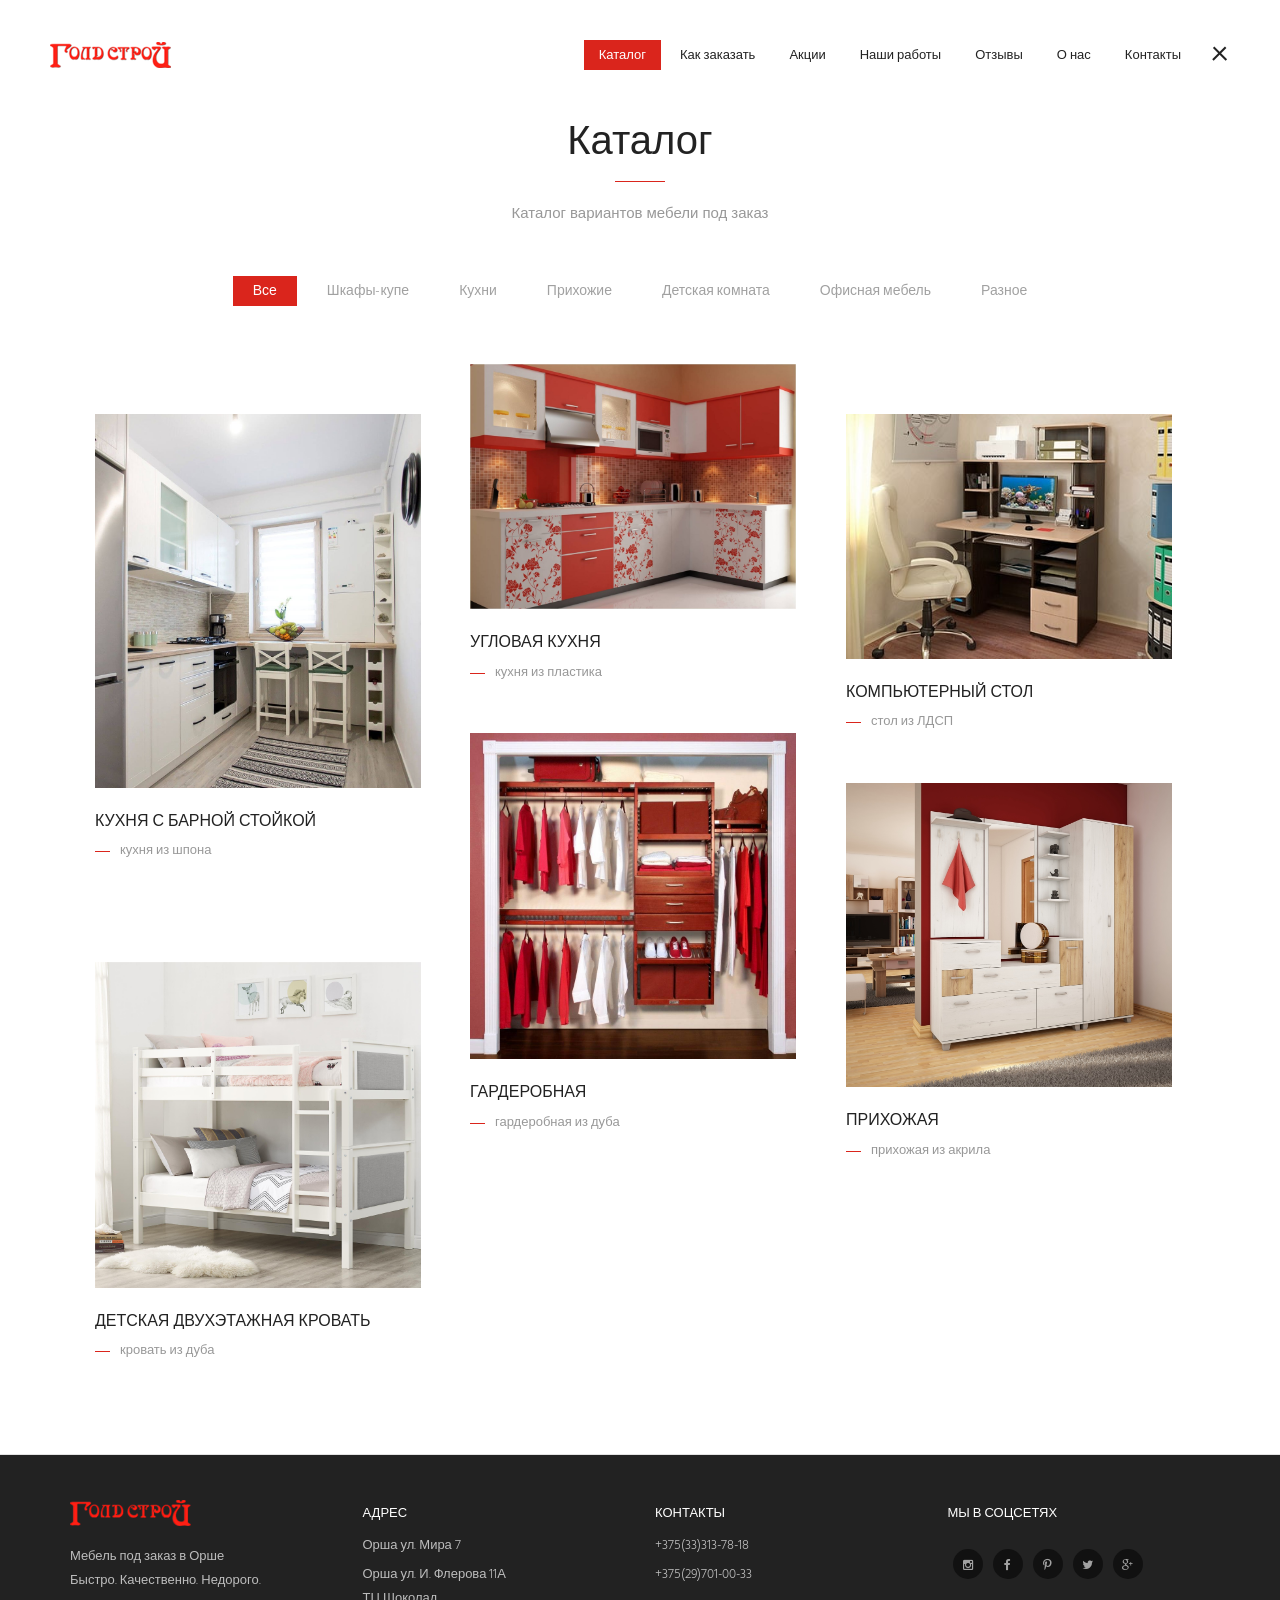
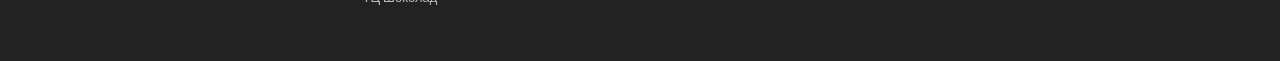
==== catalog.html @ b4206590 "Add files via upload" ====
<!DOCTYPE html>
<html lang="en">
<head>
    <meta http-equiv="content-type" content="text/html; charset=utf-8" />
    <meta name="format-detection" content="telephone=no" />
    <meta name="viewport" content="width=device-width, initial-scale=1, maximum-scale=1, user-scalable=no">
    <link href="css/bootstrap.min.css" rel="stylesheet" type="text/css" />
    <link href="css/swiper.min.css" rel="stylesheet" type="text/css" />
    <link href="css/simplelightbox.css" rel="stylesheet" type="text/css" />
    <link href="css/jquery-ui.css" rel="stylesheet" />
    <link href="css/style.css" rel="stylesheet" type="text/css" />
    <link href="css/font-awesome.min.css" rel="stylesheet" type="text/css" />
    <link href="img/tab.png" rel="shortcut icon" />
    <link href="https://fonts.googleapis.com/css?family=Hind:300,500,600%7CTitillium+Web%7COswald:700" rel="stylesheet">
    <title>Мебель под заказ в Орше | Голдстрой</title>
</head>
<body>
    <div class="is-mobile"></div>
    <!-- LOADER -->
        <div id="loader-wrapper">
            <div class="loader"></div>
        </div>
    <!--end LOADER -->

     <!-- HEADER -->
    <header class="header-style-2">
        <div class="wide-container-fluid">
            <div class="row">
                <div class="col-xs-2">
                    <a class="logo" href="index.html"><img src="img/logo.png" alt="Голдстрой" /></a>  
                </div>
                <div class="col-xs-10 text-right">

                    <ul class="header-menu">                        
                        <li class="active">
                            <a href="#catalog"><span>Каталог</span></a>
                            <span></span>
                            <ul>
                                <li><a href="#catalog">Шкафы-купе</a></li>
                                <li><a href="#catalog">Кухни</a></li>
                                <li><a href="#catalog">Прихожие</a></li>
                                <li><a href="#catalog">Детская комната</a></li>
                                <li><a href="#catalog">Офисная мебель</a></li>
                                <li><a href="#catalog">Разное</a></li>
                            </ul>
                        </li>
                        <li><a href="index.html#infographic"><span>Как заказать</span></a></li>
                        <li><a href="index.html#discounts"><span>Акции</span></a></li>
                        <li><a href="index.html#portfolio"><span>Наши работы</span></a></li>
                        <li><a href="index.html#reviews"><span>Отзывы</span></a></li>
                        <li><a href="index.html#about-us"><span>О нас</span></a></li>
                        <li><a href="#contacts"><span>Контакты</span></a></li>
                    </ul>   

                    <div class="hamburger-icon">
                        <span></span>
                        <span></span>
                        <span></span>
                    </div>
                     <div class="hamburger-icon-2">
                        <span></span>
                        <span></span>
                        <span></span>
                    </div>
                </div>
            </div>
        </div>
    </header>
    <!-- HEADER -->

    <!-- OVERLAY-MENU -->
    <div class="overlay-wrapper">
        <div class="overlay-animation"></div>
        <div class="flex">
        <div class="flex-in">
        <div class="overlay-menu">
            <div class="container">
                <div class="row">
                    <div class="btn-close"><span></span><span></span></div>
                    <div class="col-md-2 col-md-offset-5">
                        <ul>
                            <li class="active dropdown-plus">
                                <a href="#catalog">Каталог</a>
                                <span></span>
                                <ul>
                                    <li><a href="#catalog">Шкафы-купе</a></li>
                                    <li><a href="#catalog">Кухни</a></li>
                                    <li><a href="#catalog">Прихожие</a></li>
                                    <li><a href="#catalog">Детская комната</a></li>
                                    <li><a href="#catalog">Офисная мебель</a></li>
                                    <li><a href="#catalog">Разное</a></li>
                                </ul>
                            </li>                            
                            <li><a href="index.html#infographic-mobile">Как заказать</a></li>
                            <li><a href="index.html#discounts">Акции</a></li>
                            <li><a href="index.html#portfolio">Наши работы</a></li>
                            <li><a href="index.html#reviews">Отзывы</a></li>
                            <li><a href="index.html#about-us">О нас</a></li>
                            <li><a href="#contacts">Контакты</a></li>
                        </ul>
                    </div>
                </div>
            </div>
        </div>
        </div>
        </div>
    </div>
    <!-- end OVERLAY-MENU -->

    <!-- OVERLAY-VIDEO -->
     <div class="overlay-wrapper height-min video">
        <div class="overlay-animation"></div>
        <div class="iframe-wrapper">
        </div>
        <div class="btn-close"><span></span><span></span></div>
    </div>
    <!-- end OVERLAY-VIDEO -->

    <!-- content -->
    <div id="content">
        <div class="clear" id="catalog"></div>
        <div class="empty-space h40-xs h100-md"></div>
        <div class="empty-space h20-xs"></div>

        <!-- what-we-made-before -->
        <div class="container">
            <div class="row text-center">
                <div class="col-xs-12">
                   <h2 class="h2">Каталог</h2> 
                </div>
                <div class="col-md-6 col-md-offset-3 col-sm-8 col-sm-offset-2 col-xs-12 col-xs-offset-0">
                    <div class="empty-space h20-xs"></div>
                    <p>Каталог вариантов мебели под заказ</p>
                    <p></p>
                </div>
            </div>
            <div class="empty-space h25-xs h50-sm"></div>
            <div class="sorting-menu">
                <div class="button-drop">
                   <a href="#">
                        <span>Все</span>
                        <i class="fa fa-angle-down" aria-hidden="true"></i>
                        <i class="fa fa-angle-up" aria-hidden="true"></i>
                    </a> 
                </div>
                <ul>
                    <li data-filter="*" class="active" data-name="Все">Все</li>
                    <li data-filter=".category-1" data-name="Шкафы-купе">Шкафы-купе</li>
                    <li data-filter=".category-2" data-name="Кухни">Кухни</li>
                    <li data-filter=".category-3" data-name="Прихожие">Прихожие</li>
                    <li data-filter=".category-4" data-name="Детская комната">Детская комната</li>
                    <li data-filter=".category-3" data-name="Офисная мебель">Офисная мебель</li>
                    <li data-filter=".category-4" data-name="Разное">Разное</li>
                </ul>
            </div>
            <div class="empty-space h20-xs h50-sm"></div>
            <div class="row">
                <div class="col-md-12">
                    <div class="grid">
                        <div class="grid-sizer"></div>
                        <div class="grid-item category-3">
                            <a href="img/portfolio-1.jpg" class="lightbox"><img src="img/portfolio-1.jpg" alt=""></a>
                            <a class="h6" href="#">Кухня с барной стойкой</a>
                            <p>кухня из шпона</p>
                        </div>
                        <div class="grid-item big category-1">
                            <a href="img/portfolio-2.jpg" class="lightbox"><img src="img/portfolio-2.jpg" alt=""></a>
                            <a class="h6" href="#">Угловая кухня</a>
                            <p>кухня из пластика</p>
                        </div>
                        <div class="grid-item category-4">
                            <a href="img/portfolio-3.jpg" class="lightbox"><img src="img/portfolio-3.jpg" alt=""></a>
                            <a class="h6" href="#">Компьютерный стол</a>
                            <p>стол из ЛДСП</p>
                        </div>
                        <div class="grid-item big category-2">
                            <a href="img/portfolio-4.jpg" class="lightbox"><img src="img/portfolio-4.jpg" alt=""></a>
                            <a class="h6" href="#">Гардеробная</a>
                            <p>гардеробная из дуба</p>
                        </div>
                        <div class="grid-item big category-3">
                            <a href="img/portfolio-5.jpg" class="lightbox"><img src="img/portfolio-6.jpg" alt=""></a>
                            <a class="h6" href="#">Прихожая</a>
                            <p>прихожая из акрила</p>
                        </div>
                        <div class="grid-item category-1">
                            <a href="img/portfolio-6.jpg" class="lightbox"><img src="img/portfolio-5.jpg" alt=""></a>
                            <a class="h6" href="#">Детская двухэтажная кровать</a>
                            <p>кровать из дуба</p>
                        </div>
                    </div>
                </div>
            </div>
        </div>
        <!-- what-we-made-before -->

<!--

        <div class="clear"></div>
        <div class="empty-space h40-xs h100-md"></div>
        <div class="empty-space h20-xs"></div>

        <!-- our-preference --><!--
        <div class="container">
            <div class="row text-center">
                <div class="col-xs-12">
                   <h2 class="h2">Our preference</h2> 
                </div>
                <div class="col-md-6 col-md-offset-3 col-sm-8 col-sm-offset-2 col-xs-12 col-xs-offset-0">
                    <div class="empty-space h20-xs"></div>
                    <p>Lorem ipsum dolor sit amet, consectetur adipiscing elit cras elementum id metus ac mauris and doing get velit</p>
                </div>
            </div>
            <div class="empty-space h30-xs h60-md"></div>
        </div>
        <!-- swiper --><!--
        <div class="swiper-style-1">
            <div class="swiper-button-wrapper">
                <div class="container">
                    <div class="swiper-button-prev swiper-button square-style" data-pagination-rel="2"></div>
                    <div class="swiper-button-next swiper-button square-style" data-pagination-rel="2"></div>
                </div>
            </div>
            <div class="swiper-container" data-speed="1000" data-space="50" data-pagination-rel="2" data-breakpoints="1" data-slides-per-view="1" data-xs-slides="1" data-sm-slides="1" data-md-slides="1">
                <div class="swiper-wrapper">
                    <div class="swiper-slide">
                        <div class="container">
                            <div class="row flex">
                                <div class="col-md-6 flex-order-2">
                                    <div class="percent-img-wrapper style-2">
                                        <div class="percent-img-inner">
                                            <div class="percent-img-item-1">
                                                <div class="percent-img-1"><span>1</span></div>
                                            </div>
                                            <div class="percent-img-item-2">
                                                <div class="percent-img-2" style="background-image: url(img/img-7-1.jpg);"></div>
                                            </div>
                                        </div>
                                    </div>
                                </div>
                                <div class="col-md-6 flex-order-1">
                                    <div class="row">
                                        <div class="col-md-11">
                                            <div class="empty-space h50-xs h0-md"></div>
                                            <div class="slide-number"><span>01</span> &#47; 03</div>
                                            <div class="empty-space h5-xs"></div>
                                            <article class="small-sm">
                                                <a href="#"><h4 class="h4 hover-1">you can see all detail information</h4></a>
                                                <div class="empty-space h20-xs"></div>
                                                <p>Phasellus mattis magna vel augue gravida eleifend. Donec sit amet diam mollis, sodales lorem vel someorci. Proin nec mauris lectus vitae dictum urna bibendum hasellus elementum ex turpis something hendreritdiam enim</p>
                                                <div class="empty-space h25-xs"></div>
                                            </article>
                                            <div class="detail-info small">
                                                <div class="row">
                                                    <div class="col-sm-3"><span>Item article&#58;</span></div>
                                                    <div class="col-sm-9"><p>5682676</p></div>
                                                </div>
                                                <div class="row">
                                                    <div class="col-sm-3"><span>Brand&#58;</span></div>
                                                    <div class="col-sm-9"><p>Pion&#38;Rion</p></div>
                                                </div>
                                                <div class="row">
                                                    <div class="col-sm-3"><span>Materials&#58;</span></div>
                                                    <div class="col-sm-9"><p>Wood 86&#37;, Plastic11&#37;, Silk 3&#37;</p></div>
                                                </div>
                                                <div class="row">
                                                    <div class="col-sm-3"><span>Color&#58;</span></div>
                                                    <div class="col-sm-9"><p>Black</p></div>
                                                </div>
                                                <div class="row">
                                                    <div class="col-sm-3"><span>Parametrs&#59;</span></div>
                                                    <div class="col-sm-9"><p>230&#42;556&#42;36</p></div>
                                                </div>
                                            </div>
                                        </div>
                                    </div>
                                </div>
                            </div>
                        </div>
                    </div>
                    <div class="swiper-slide">
                        <div class="container">
                            <div class="row flex">
                                <div class="col-md-6 flex-order-2">
                                    <div class="percent-img-wrapper style-2">
                                        <div class="percent-img-inner">
                                            <div class="percent-img-item-1">
                                                <div class="percent-img-1"><span>2</span></div>
                                            </div>
                                            <div class="percent-img-item-2">
                                                <div class="percent-img-2" style="background-image: url(img/img-7-2.jpg);"></div>
                                            </div>
                                        </div>
                                    </div>
                                </div>
                                <div class="col-md-6 flex-order-1">
                                    <div class="row">
                                        <div class="col-md-11">
                                            <div class="empty-space h50-xs h0-md"></div>
                                            <div class="slide-number"><span>02</span> &#47; 03</div>
                                            <div class="empty-space h5-xs"></div>
                                            <article class="small-sm">
                                                <a href="#"><h4 class="h4 hover-1">you can see all detail information</h4></a>
                                                <div class="empty-space h20-xs"></div>
                                                <p>Phasellus mattis magna vel augue gravida eleifend. Donec sit amet diam mollis, sodales lorem vel someorci. Proin nec mauris lectus vitae dictum urna bibendum hasellus elementum ex turpis something hendreritdiam enim</p>
                                                <div class="empty-space h25-xs"></div>
                                            </article>
                                            <div class="detail-info small">
                                                <div class="row">
                                                    <div class="col-sm-3"><span>Item article&#58;</span></div>
                                                    <div class="col-sm-9"><p>5682676</p></div>
                                                </div>
                                                <div class="row">
                                                    <div class="col-sm-3"><span>Brand&#58;</span></div>
                                                    <div class="col-sm-9"><p>Pion&#38;Rion</p></div>
                                                </div>
                                                <div class="row">
                                                    <div class="col-sm-3"><span>Materials&#58;</span></div>
                                                    <div class="col-sm-9"><p>Wood 86&#37;, Plastic11&#37;, Silk 3&#37;</p></div>
                                                </div>
                                                <div class="row">
                                                    <div class="col-sm-3"><span>Color&#58;</span></div>
                                                    <div class="col-sm-9"><p>Black</p></div>
                                                </div>
                                                <div class="row">
                                                    <div class="col-sm-3"><span>Parametrs&#59;</span></div>
                                                    <div class="col-sm-9"><p>230&#42;556&#42;36</p></div>
                                                </div>
                                            </div>
                                        </div>
                                    </div>
                                </div>
                            </div>
                        </div>
                    </div>
                    <div class="swiper-slide">
                        <div class="container">
                            <div class="row flex">
                                <div class="col-md-6 flex-order-2">
                                    <div class="percent-img-wrapper style-2">
                                        <div class="percent-img-inner">
                                            <div class="percent-img-item-1">
                                                <div class="percent-img-1"><span>3</span></div>
                                            </div>
                                            <div class="percent-img-item-2">
                                                <div class="percent-img-2" style="background-image: url(img/img-7-3.jpg);"></div>
                                            </div>
                                        </div>
                                    </div>
                                </div>
                                <div class="col-md-6 flex-order-1">
                                    <div class="row">
                                        <div class="col-md-11">
                                            <div class="empty-space h50-xs h0-md"></div>
                                            <div class="slide-number"><span>03</span> &#47; 03</div>
                                            <div class="empty-space h5-xs"></div>
                                            <article class="small-sm">
                                                <a href="#"><h4 class="h4 hover-1">you can see all detail information</h4></a>
                                                <div class="empty-space h20-xs"></div>
                                                <p>Phasellus mattis magna vel augue gravida eleifend. Donec sit amet diam mollis, sodales lorem vel someorci. Proin nec mauris lectus vitae dictum urna bibendum hasellus elementum ex turpis something hendreritdiam enim</p>
                                                <div class="empty-space h25-xs"></div>
                                            </article>
                                            <div class="detail-info small">
                                                <div class="row">
                                                    <div class="col-sm-3"><span>Item article&#58;</span></div>
                                                    <div class="col-sm-9"><p>5682676</p></div>
                                                </div>
                                                <div class="row">
                                                    <div class="col-sm-3"><span>Brand&#58;</span></div>
                                                    <div class="col-sm-9"><p>Pion&#38;Rion</p></div>
                                                </div>
                                                <div class="row">
                                                    <div class="col-sm-3"><span>Materials&#58;</span></div>
                                                    <div class="col-sm-9"><p>Wood 86&#37;, Plastic11&#37;, Silk 3&#37;</p></div>
                                                </div>
                                                <div class="row">
                                                    <div class="col-sm-3"><span>Color&#58;</span></div>
                                                    <div class="col-sm-9"><p>Black</p></div>
                                                </div>
                                                <div class="row">
                                                    <div class="col-sm-3"><span>Parametrs&#59;</span></div>
                                                    <div class="col-sm-9"><p>230&#42;556&#42;36</p></div>
                                                </div>
                                            </div>
                                        </div>
                                    </div>
                                </div>
                            </div>
                        </div>
                    </div>
                </div>
                <div class="swiper-pagination swiper-pagination-black"></div>
            </div>
        </div>
        <!-- our-preference --><!--

        <div class="empty-space h45-xs h100-md"></div>
        <div class="empty-space h10-xs"></div>

        <!-- team --><!--
        <div class="container">
            <div class="row text-center">
                <div class="col-xs-12">
                   <h2 class="h2">Designers team</h2> 
                </div>
                <div class="col-md-6 col-md-offset-3 col-sm-8 col-sm-offset-2 col-xs-12 col-xs-offset-0">
                    <div class="empty-space h20-xs"></div>
                    <p>Lorem ipsum dolor sit amet, consectetur adipiscing elit cras elementum id metus acestyks velit volutpat posuere</p>
                </div>
            </div>
            <div class="empty-space h30-xs h60-md"></div>
            <div class="row">
                <div class="col-md-4">
                    <a href="#" class="team-img">
                        <img src="img/team-1.png" alt="">
                    </a>
                    <div class="empty-space h20-xs"></div>
                    <div class="article text-center">
                        <a href="#" class="h6 hover-1">ELISABET MENSON</a>
                        <p>designer</p>
                    </div>
                    <div class="clear"></div>
                </div>
                <div class="empty-space h20-xs h0-md"></div>
                <div class="col-md-4">
                    <a href="#" class="team-img">
                        <img src="img/team-2.png" alt="">
                    </a>
                    <div class="empty-space h20-xs"></div>
                    <div class="article text-center">
                        <a href="#" class="h6 hover-1">ELISABET MENSON</a>
                        <p>designer</p>
                    </div>
                    <div class="clear"></div>
                </div>
                <div class="empty-space h20-xs h0-md"></div>
                <div class="col-md-4">
                    <a href="#" class="team-img">
                        <img src="img/team-3.png" alt="">
                    </a>
                    <div class="empty-space h20-xs"></div>
                    <div class="article text-center">
                        <a href="#" class="h6 hover-1">ELISABET MENSON</a>
                        <p>designer</p>
                    </div>
                    <div class="clear"></div>
                </div>
            </div>
        </div>
        <!-- team --><!--

        <div class="empty-space h45-xs h100-md"></div>
        <div class="empty-space h10-xs"></div>

        <!-- 3D excursion --><!--
        <div class="container">
            <div class="row text-center">
                <div class="col-xs-12">
                   <h2 class="h2">Would you like to try 3D excursion</h2> 
                </div>
                <div class="col-md-6 col-md-offset-3 col-sm-8 col-sm-offset-2 col-xs-12 col-xs-offset-0">
                    <div class="empty-space h20-xs"></div>
                    <p>Lorem ipsum dolor amet, consectetur adipiscing elit elemen tum iesded metus ac tempus mauris something volutpat</p>
                </div>
            </div>
            <div class="empty-space h30-xs h60-md"></div>
            <div class="excursion">
                <div class="row">
                    <div class="col-md-8">
                        <div class="excursion-video">
                            <img src="img/img-8.jpg" alt="">
                            <div class="btn-play open-video" data-src="https://www.youtube.com/embed/kQT2y3UiosQ?autoplay=1&amp;loop=1&amp;modestbranding=1&amp;rel=0&amp;showinfo=0&amp;color=white&amp;theme=light&amp;wmode=transparent">
                                <i class="fa fa-play fa-2x" aria-hidden="true"></i>
                            </div>
                        </div>
                    </div>
                    <div class="col-md-4">
                        <div class="swiper-style-1">
                            <div class="swiper-container" data-speed="1000" data-space="30" data-breakpoints="1" data-slides-per-view="1" data-xs-slides="1" data-sm-slides="1" data-md-slides="1">
                                <div class="swiper-wrapper">
                                    <div class="swiper-slide">
                                        <div class="excursion-preview active" data-img="img/img-8.jpg" data-video-link="https://www.youtube.com/embed/kQT2y3UiosQ?autoplay=1&amp;loop=1&amp;modestbranding=1&amp;rel=0&amp;showinfo=0&amp;color=white&amp;theme=light&amp;wmode=transparent">
                                            <div class="row flex">
                                                <div class="col-md-6 col-sm-6 col-xs-6">
                                                    <img src="img/img-8-sm.jpg" alt="">
                                                </div>
                                                <div class="col-md-6 col-sm-6 col-xs-6">
                                                    <h6 class="h6 hover-1 title">STUDIO PHOTO  WITH OPEN SPACE</h6>
                                                    <div class="empty-space h15-xs"></div>
                                                    <p>hall room</p>
                                                </div>
                                            </div>
                                        </div>
                                        <div class="empty-space h30-xs"></div>
                                        <div class="excursion-preview" data-img="img/img-9.jpg" data-video-link="https://www.youtube.com/embed/vlDzYIIOYmM?autoplay=1&amp;loop=1&amp;modestbranding=1&amp;rel=0&amp;showinfo=0&amp;color=white&amp;theme=light&amp;wmode=transparent">
                                            <div class="row flex">
                                                <div class="col-md-6 col-sm-6 col-xs-6">
                                                    <img src="img/img-9-sm.jpg" alt="">
                                                </div>
                                                <div class="col-md-6 col-sm-6 col-xs-6">
                                                    <h6 class="h6 hover-1 title">NAM MAGNA FELIS IACULIS SIT</h6>
                                                    <div class="empty-space h15-xs"></div>
                                                    <p>hall room</p>
                                                </div>
                                            </div>
                                        </div>
                                        <div class="empty-space h30-xs"></div>
                                        <div class="excursion-preview" data-img="img/img-10.jpg" data-video-link="https://www.youtube.com/embed/A3PDXmYoF5U?autoplay=1&amp;loop=1&amp;modestbranding=1&amp;rel=0&amp;showinfo=0&amp;color=white&amp;theme=light&amp;wmode=transparent">
                                            <div class="row flex">
                                                <div class="col-md-6 col-sm-6 col-xs-6">
                                                    <img src="img/img-10-sm.jpg" alt="">
                                                </div>
                                                <div class="col-md-6 col-sm-6 col-xs-6">
                                                    <h6 class="h6 hover-1 title">AENEAN VITAE SAPIEN AT RISUS LAOREET</h6>
                                                    <div class="empty-space h15-xs"></div>
                                                    <p>hall room</p>
                                                </div>
                                            </div>
                                        </div>
                                    </div>
                                    <div class="swiper-slide">
                                        <div class="excursion-preview active" data-img="img/img-8.jpg" data-video-link="https://www.youtube.com/embed/kQT2y3UiosQ?autoplay=1&amp;loop=1&amp;modestbranding=1&amp;rel=0&amp;showinfo=0&amp;color=white&amp;theme=light&amp;wmode=transparent">
                                            <div class="row flex">
                                                <div class="col-md-6 col-sm-6 col-xs-6">
                                                    <img src="img/img-8-sm.jpg" alt="">
                                                </div>
                                                <div class="col-md-6 col-sm-6 col-xs-6">
                                                    <h6 class="h6 hover-1 title">STUDIO PHOTO  WITH OPEN SPACE</h6>
                                                    <div class="empty-space h15-xs"></div>
                                                    <p>hall room</p>
                                                </div>
                                            </div>
                                        </div>
                                        <div class="empty-space h30-xs"></div>
                                        <div class="excursion-preview" data-img="img/img-9.jpg" data-video-link="https://www.youtube.com/embed/vlDzYIIOYmM?autoplay=1&amp;loop=1&amp;modestbranding=1&amp;rel=0&amp;showinfo=0&amp;color=white&amp;theme=light&amp;wmode=transparent">
                                            <div class="row flex">
                                                <div class="col-md-6 col-sm-6 col-xs-6">
                                                    <img src="img/img-9-sm.jpg" alt="">
                                                </div>
                                                <div class="col-md-6 col-sm-6 col-xs-6">
                                                    <h6 class="h6 hover-1 title">NAM MAGNA FELIS IACULIS SIT</h6>
                                                    <div class="empty-space h15-xs"></div>
                                                    <p>hall room</p>
                                                </div>
                                            </div>
                                        </div>
                                        <div class="empty-space h30-xs"></div>
                                        <div class="excursion-preview" data-img="img/img-10.jpg" data-video-link="https://www.youtube.com/embed/A3PDXmYoF5U?autoplay=1&amp;loop=1&amp;modestbranding=1&amp;rel=0&amp;showinfo=0&amp;color=white&amp;theme=light&amp;wmode=transparent">
                                            <div class="row flex">
                                                <div class="col-md-6 col-sm-6 col-xs-6">
                                                    <img src="img/img-10-sm.jpg" alt="">
                                                </div>
                                                <div class="col-md-6 col-sm-6 col-xs-6">
                                                    <h6 class="h6 hover-1 title">AENEAN VITAE SAPIEN AT RISUS LAOREET</h6>
                                                    <div class="empty-space h15-xs"></div>
                                                    <p>hall room</p>
                                                </div>
                                            </div>
                                        </div>
                                    </div>
                                    <div class="swiper-slide">
                                        <div class="excursion-preview active" data-img="img/img-8.jpg" data-video-link="https://www.youtube.com/embed/kQT2y3UiosQ?autoplay=1&amp;loop=1&amp;modestbranding=1&amp;rel=0&amp;showinfo=0&amp;color=white&amp;theme=light&amp;wmode=transparent">
                                            <div class="row flex">
                                                <div class="col-md-6 col-sm-6 col-xs-6">
                                                    <img src="img/img-8-sm.jpg" alt="">
                                                </div>
                                                <div class="col-md-6 col-sm-6 col-xs-6">
                                                    <h6 class="h6 hover-1 title">STUDIO PHOTO  WITH OPEN SPACE</h6>
                                                    <div class="empty-space h15-xs"></div>
                                                    <p>hall room</p>
                                                </div>
                                            </div>
                                        </div>
                                        <div class="empty-space h30-xs"></div>
                                        <div class="excursion-preview" data-img="img/img-9.jpg" data-video-link="https://www.youtube.com/embed/vlDzYIIOYmM?autoplay=1&amp;loop=1&amp;modestbranding=1&amp;rel=0&amp;showinfo=0&amp;color=white&amp;theme=light&amp;wmode=transparent">
                                            <div class="row flex">
                                                <div class="col-md-6 col-sm-6 col-xs-6">
                                                    <img src="img/img-9-sm.jpg" alt="">
                                                </div>
                                                <div class="col-md-6 col-sm-6 col-xs-6">
                                                    <h6 class="h6 hover-1 title">NAM MAGNA FELIS IACULIS SIT</h6>
                                                    <div class="empty-space h15-xs"></div>
                                                    <p>hall room</p>
                                                </div>
                                            </div>
                                        </div>
                                        <div class="empty-space h30-xs"></div>
                                        <div class="excursion-preview" data-img="img/img-10.jpg" data-video-link="https://www.youtube.com/embed/A3PDXmYoF5U?autoplay=1&amp;loop=1&amp;modestbranding=1&amp;rel=0&amp;showinfo=0&amp;color=white&amp;theme=light&amp;wmode=transparent">
                                            <div class="row flex">
                                                <div class="col-md-6 col-sm-6 col-xs-6">
                                                    <img src="img/img-10-sm.jpg" alt="">
                                                </div>
                                                <div class="col-md-6 col-sm-6 col-xs-6">
                                                    <h6 class="h6 hover-1 title">AENEAN VITAE SAPIEN AT RISUS LAOREET</h6>
                                                    <div class="empty-space h15-xs"></div>
                                                    <p>hall room</p>
                                                </div>
                                            </div>
                                        </div>
                                    </div>
                                </div>
                                <div class="swiper-pagination swiper-pagination-black"></div>
                            </div>
                        </div>
                    </div>
                </div>
            </div>
        </div>
        <!-- 3D excursion --><!--

        <div class="empty-space h45-xs h100-md"></div>
        <div class="empty-space h20-xs"></div>

        <!-- design-items --><!--
        <div class="container-fluid nopadding block">
            <div class="clip">
                <div class="bg fix" style="background-image: url(img/img-11.jpg);">
                    <div class="bg-layer-6"></div>
                </div>
            </div>
            <div class="empty-space h40-xs h100-md"></div>
            <div class="empty-space h20-xs"></div>

            <div class="container">
                <div class="row text-center">
                    <div class="col-xs-12">
                       <h2 class="h2 white">Design items</h2> 
                    </div>
                    <div class="col-md-6 col-md-offset-3 col-sm-8 col-sm-offset-2 col-xs-12 col-xs-offset-0 white-70">
                        <div class="empty-space h20-xs"></div>
                        <p>Lorem ipsum dolor sit amet, consectetur adipiscing elit cras elementum id metus acestyks velit volutpat posuere</p>
                    </div>
                </div>
            </div>
            <div class="empty-space h35-xs h70-md"></div>
            <div class="container-fluid nopadding">
                <div class="swiper-style-2">
                    <div class="swiper-container" data-speed="1000" data-space="0" data-breakpoints="1" data-slides-per-view="4" data-xs-slides="1" data-sm-slides="2" data-md-slides="3">
                        <div class="swiper-wrapper">
                            <div class="swiper-slide">
                                <div class="design-item text-center">
                                    <article>
                                        <a href="#"><h6 class="h6 hover-1">CHAIR WITH OPEN SPACE</h6></a>
                                        <div class="empty-space h5-xs"></div>
                                        <p>cursus augue tempus consequat mollis</p>
                                        <div class="empty-space h20-xs"></div>
                                        <span class="price">&#36;286<sup>00</sup></span>
                                        <div class="empty-space h30-xs"></div>
                                        <a class="img-hover-2" href="#"><img src="img/item-1.png" alt=""></a>
                                        <div class="empty-space h35-xs"></div>
                                        <div class="btn-wrap"><a href="#" class="btn-2"><span>read more</span></a></div>
                                    </article>
                                </div>
                            </div>
                            <div class="swiper-slide">
                                <div class="design-item text-center">
                                    <article>
                                        <a href="#"><h6 class="h6 hover-1">CHAIR WITH OPEN SPACE</h6></a>
                                        <div class="empty-space h5-xs"></div>
                                        <p>cursus augue tempus consequat mollis</p>
                                        <div class="empty-space h20-xs"></div>
                                        <span class="price">&#36;286<sup>00</sup></span>
                                        <div class="empty-space h30-xs"></div>
                                        <a class="img-hover-2" href="#"><img src="img/item-2.png" alt=""></a>
                                        <div class="empty-space h35-xs"></div>
                                        <div class="btn-wrap"><a href="#" class="btn-2"><span>read more</span></a></div>
                                    </article>
                                </div>
                            </div>
                            <div class="swiper-slide">
                                <div class="design-item text-center">
                                    <article>
                                        <a href="#"><h6 class="h6 hover-1">CHAIR WITH OPEN SPACE</h6></a>
                                        <div class="empty-space h5-xs"></div>
                                        <p>cursus augue tempus consequat mollis</p>
                                        <div class="empty-space h20-xs"></div>
                                        <span class="price">&#36;286<sup>00</sup></span>
                                        <div class="empty-space h30-xs"></div>
                                        <a class="img-hover-2" href="#"><img src="img/item-3.png" alt=""></a>
                                        <div class="empty-space h35-xs"></div>
                                        <div class="btn-wrap"><a href="#" class="btn-2"><span>read more</span></a></div>
                                    </article>
                                </div>
                            </div>
                            <div class="swiper-slide">
                                <div class="design-item text-center">
                                    <article>
                                        <a href="#"><h6 class="h6 hover-1">CHAIR WITH OPEN SPACE</h6></a>
                                        <div class="empty-space h5-xs"></div>
                                        <p>cursus augue tempus consequat mollis</p>
                                        <div class="empty-space h20-xs"></div>
                                        <span class="price">&#36;286<sup>00</sup></span>
                                        <div class="empty-space h30-xs"></div>
                                        <a class="img-hover-2" href="#"><img src="img/item-4.png" alt=""></a>
                                        <div class="empty-space h35-xs"></div>
                                        <div class="btn-wrap"><a href="#" class="btn-2"><span>read more</span></a></div>
                                    </article>
                                </div>
                            </div>
                        </div>
                    </div>
                </div>
            </div>
            <div class="clear"></div>
            <div class="empty-space h30-xs h60-md"></div>
            <div class="container-fluid text-center">
                <div class="btn-wrap"><a href="#" class="btn-1"><span>view all products</span></a></div>
            </div>
            <div class="empty-space h40-xs h100-md"></div>
            <div class="empty-space h20-xs"></div>
        </div>
        <!-- design-items -->
        <!--

        <div class="empty-space h40-xs h100-md"></div>
        <div class="empty-space h20-xs"></div>

        <!-- instagram --><!--
        <div class="swiper-instagram">
            <div class="swiper-container" data-speed="1000" data-space="10" data-breakpoints="1" data-slides-per-view="6" data-xs-slides="4" data-sm-slides="6" data-md-slides="6">
                <div class="swiper-wrapper">
                    <div class="swiper-slide">
                        <a class="img-hover-2" href="#"><img src="img/instagram-1.jpg" alt=""></a>
                    </div>
                    <div class="swiper-slide">
                        <a class="img-hover-2" href="#"><img src="img/instagram-2.jpg" alt=""></a>
                    </div>
                    <div class="swiper-slide">
                        <a class="img-hover-2" href="#"><img src="img/instagram-3.jpg" alt=""></a>
                    </div>
                    <div class="swiper-slide">
                        <a class="img-hover-2" href="#"><img src="img/instagram-4.jpg" alt=""></a>
                    </div>
                    <div class="swiper-slide">
                        <a class="img-hover-2" href="#"><img src="img/instagram-5.jpg" alt=""></a>
                    </div>
                    <div class="swiper-slide">
                        <a class="img-hover-2" href="#"><img src="img/instagram-6.jpg" alt=""></a>
                    </div>
                    <div class="swiper-slide">
                        <a class="img-hover-2" href="#"><img src="img/instagram-1.jpg" alt=""></a>
                    </div>
                    <div class="swiper-slide">
                        <a class="img-hover-2" href="#"><img src="img/instagram-2.jpg" alt=""></a>
                    </div>
                </div>
            </div>
        </div>
        <!-- instagram -->

        
        <div class="empty-space h40-xs"></div>

        <!-- footer -->
        <footer class="footer-black" id="contacts">
            <div class="container small-sm">
                <div class="row">
                    <div class="col-md-3">
                        <a href="index.html"><img src="img/logo-white.png" alt=""></a>
                        <div class="empty-space h10-xs"></div>
                        <p>Мебель под заказ в Орше</p>
                        <p>Быстро. Качественно. Недорого.</p>
                    </div>
                    <div class="empty-space h20-xs h0-md"></div>
                    <div class="col-md-2">
                        <h6 class="h7">Адрес</h6>
                        <div class="empty-space h10-xs"></div>
                        <ul>
                            <li>
                                <a href="https://www.google.com.ua/maps/@54.5124916,30.4238401,17z">Орша ул. Мира 7</a>
                            </li>
                            <li>
                                <a href="https://www.google.com.ua/maps/@54.4927201,30.4242001,455m">Орша ул. И. Флерова 11А<br/>
                                ТЦ Шоколад</a>
                            </li>
                        </ul>
                    </div>
                    <div class="empty-space h20-xs h0-md"></div>
                    <div class="col-md-2 col-md-offset-1">
                        <h6 class="h7">КОНТАКТЫ</h6>
                        <div class="empty-space h10-xs"></div>
                        <ul>
                            <li>
                                <a href="tel:+375333137818">+375(33)313-78-18</a>
                            </li>
                            <li>
                                <a href="tel:+375297010033">+375(29)701-00-33</a>
                            </li>
                        </ul>
                    </div>
                    <div class="empty-space h20-xs h0-md"></div>
                    <div class="col-md-3 col-md-offset-1">
                        <h6 class="h7">МЫ В СОЦСЕТЯХ</h6>
                        <div class="empty-space h15-xs h25-md"></div>
                        <div class="follow">
                            <a class="item" href="https://www.instagram.com/" target="_blank"><i class="fa fa-instagram"></i></a>
                            <a class="item" href="https://www.facebook.com/" target="_blank"><i class="fa fa-facebook"></i></a>
                            <a class="item" href="https://www.pinterest.com/" target="_blank"><i class="fa fa-pinterest-p"></i></a>
                            <a class="item" href="https://twitter.com/" target="_blank"><i class="fa fa-twitter"></i></a>
                            <a class="item" href="https://plus.google.com/" target="_blank"><i class="fa fa-google-plus"></i></a>
                        </div>
                    </div>
                </div>
            </div>
        </footer>
        <!-- footer -->

    </div>
    <!-- content -->

    <!-- POPUPS -->
    <div class="popup-wrapper">
        <div class="bg-layer"></div>

        <div class="popup-content basket-popup" data-rel="1">
            <div class="layer-close"></div>
            <div class="popup-container size-2 right">
                <div class="popup-align">
                    <div class="basket-item">
                        <div class="basket-item-close"></div>
                        <a href="#" class="img-hover-2"><img src="img/shop/item-1-sm.jpg" alt=""></a>
                        <div class="description">
                            <article>
                                <a href="#"><h6 class="h6 hover-1">CHAIR WITH OPEN SPACE</h6></a>
                                <p>Lorem ipsum dolor sit amet, cons adipisicing elit</p>
                            </article>
                        </div>
                        <div class="quantity-wrapper">
                            <div class="quantity">
                                <input type="number" value="1">
                                <i class="fa fa-caret-left" aria-hidden="true"></i>
                                <i class="fa fa-caret-right" aria-hidden="true"></i>
                            </div>
                        </div>
                        <div class="price"><span>&#36;572<sup>00</sup></span></div>
                    </div>
                    <div class="basket-item">
                        <div class="basket-item-close"></div>
                        <a href="#" class="img-hover-2"><img src="img/shop/item-2-sm.jpg" alt=""></a>
                        <div class="description">
                            <article>
                                <a href="#"><h6 class="h6 hover-1">CHAIR WITH OPEN SPACE</h6></a>
                                <p>Lorem ipsum dolor sit amet, cons adipisicing elit</p>
                            </article>
                        </div>
                        <div class="quantity-wrapper">
                            <div class="quantity">
                                <input type="number" value="1">
                                <i class="fa fa-caret-left" aria-hidden="true"></i>
                                <i class="fa fa-caret-right" aria-hidden="true"></i>
                            </div>
                        </div>
                        <div class="price"><span>&#36;567<sup>00</sup></span></div>
                    </div>
                    <div class="total-basket-price price">total price: <span>&#36;1139<sup>00</sup></span></div>
                    <div class="btn-wrap"><a href="#" class="btn-2"><span>proceed to checkout</span></a></div>
                </div>
                <div class="button-close"></div>
            </div>
        </div>

        <div class="popup-content login-popup" data-rel="2">
            <div class="layer-close"></div>
            <div class="popup-container size-3">
                <div class="popup-align">
                    <div class="row">
                        <div class="col-md-12 text-center">
                            <h2 class="h2">Log in</h2>
                            <div class="empty-space h60-xs"></div>
                        </div>
                    </div>
                    <div class="row separator">
                        <div class="col-sm-6">
                            <form>
                                <div class="input-wrapper">
                                    <div class="input-style">
                                        <input id="inputEmail2" name="email" type="text" class="input" required>
                                        <label for="inputEmail2">E-mail</label>
                                    </div>
                                    <div class="input-style">
                                        <input id="inputPass" name="psw" type="password" class="input" required>
                                        <label for="inputPass">Password</label>
                                    </div>
                                </div>
                                <p><a href="#">Forgot your password&#63;</a></p>
                                <div class="empty-space h20-xs"></div>
                                <div class="btn-wrap"><a href="#" class="btn-2"><span>submit</span></a></div>
                            </form>
                        </div>
                        <div class="col-sm-6">
                            <article>
                                <h4 class="h4">LOG IN VIA SOCIAL NETWORKS</h4>
                                <div class="empty-space h20-xs"></div>
                                <p>Ut enim ad minim veniam, quis nostrud laboris nisi ut aliquip commodo quat duis aute irure dolor</p>
                            </article>
                            <div class="empty-space h30-xs fl"></div>
                            <a href="#" class="btn-2 twitter"><span>twitter</span></a>
                            <a href="#" class="btn-2 facebook"><span>facebook</span></a>
                        </div>
                    </div>
                    <div class="row">
                       <div class="col-md-12 text-center">
                            <div class="empty-space h30-xs"></div>
                           <a href="#" class="btn-sing-up open-popup" data-rel="3">Sign up now</a>
                       </div> 
                    </div>
                </div>
                <div class="button-close"></div>
            </div>
        </div>

        <div class="popup-content login-popup" data-rel="3">
            <div class="layer-close"></div>
            <div class="popup-container size-3">
                <div class="popup-align">
                    <div class="row">
                        <div class="col-md-12 text-center">
                            <h2 class="h2">Sign up</h2>
                            <div class="empty-space h60-xs"></div>
                        </div>
                    </div>
                    <div class="row separator">
                        <div class="col-sm-6">
                            <form>
                                <div class="input-wrapper">
                                    <div class="input-style">
                                        <input id="inputName2" name="name" type="text" class="input" required>
                                        <label for="inputName2">Name</label>
                                    </div>
                                    <div class="input-style">
                                        <input id="inputEmail3" name="email" type="text" class="input" required>
                                        <label for="inputEmail3">E-mail</label>
                                    </div>
                                    <div class="input-style">
                                        <input id="inputPass2" name="psw" type="password" class="input" required>
                                        <label for="inputPass2">Password</label>
                                    </div>
                                    <div class="input-style">
                                        <input id="inputRePass" name="psw" type="password" class="input" required>
                                        <label for="inputRePass">Repeat password</label>
                                    </div>
                                </div>
                                <div class="empty-space h10-xs"></div>
                                <div class="btn-wrap"><a href="#" class="btn-2"><span>submit</span></a></div>
                            </form>
                        </div>
                        <div class="col-sm-6">
                            <article>
                                <h4 class="h4">REGISTER VIA SOCIAL NETWORKS</h4>
                                <div class="empty-space h20-xs"></div>
                                <p>Ut enim ad minim veniam, quis nostrud laboris nisi ut aliquip commodo quat duis aute irure dolor</p>
                            </article>
                            <div class="empty-space h30-xs fl"></div>
                            <a href="#" class="btn-2 twitter"><span>twitter</span></a>
                            <a href="#" class="btn-2 facebook"><span>facebook</span></a>
                        </div>
                    </div>
                </div>
                <div class="button-close"></div>
            </div>
        </div>

        <div class="popup-content quick-view-popup" data-rel="4">
            <div class="layer-close"></div>
            <div class="popup-container size-3">
                <div class="popup-align">
                    <div class="row separator">
                        <div class="col-sm-5">
                            <!-- swiper -->
                            <div class="swiper-popup">
                                <div class="swiper-button-prev swiper-button" data-pagination-rel="1"></div>
                                <div class="swiper-button-next swiper-button" data-pagination-rel="1"></div>
                                <div class="swiper-container" data-speed="1000" data-pagination-rel="1" data-breakpoints="1" data-slides-per-view="1" data-xs-slides="1" data-sm-slides="1" data-md-slides="1">
                                    <div class="swiper-wrapper">
                                        <div class="swiper-slide">
                                            <img src="img/shop/swiper-popup-1.png" alt="">
                                        </div>
                                        <div class="swiper-slide">
                                            <img src="img/shop/swiper-popup-2.png" alt="">
                                        </div>
                                        <div class="swiper-slide">
                                            <img src="img/shop/swiper-popup-3.png" alt="">
                                        </div>
                                    </div>
                                    <div class="swiper-pagination swiper-pagination-black"></div>
                                </div>
                            </div>
                        </div>
                        <div class="col-sm-7">
                            <h4 class="h4">chair with open space</h4>
                            <div class="empty-space h25-xs"></div>
                            <h6 class="h6">Price:<span class="price">&#36;567<sup>00</sup></span></h6>
                            <div class="empty-space h25-xs"></div>
                            <h6 class="h6">Available:<span class="h4 yellow">YES</span></h6>
                            <div class="empty-space h25-xs"></div>
                            <p>Ut enim ad minim veniam, quis nostrud laboris nisi ut aliquip com qu duis aute irure dolor in reprehenderit  cillum dolore eu fugiat nulla pariatur excepteur sint occa ecat cupidatat culpa qui officia  deserunt mollit anim id est  laborum. Sed ut per spiciatis unde omnis iste natus error</p>
                            <div class="empty-space h20-xs"></div>
                            <div class="row">
                                <div class="col-sm-6">
                                    <div class="quantity-wrapper">
                                        <div class="quantity">
                                            <input type="number" value="1">
                                            <i class="fa fa-caret-left" aria-hidden="true"></i>
                                            <i class="fa fa-caret-right" aria-hidden="true"></i>
                                        </div>
                                    </div>
                                </div>
                                <div class="col-sm-6 text-right">
                                    <div class="btn-wrap"><a href="#" class="btn-2"><span>add to cart</span></a></div>
                                </div>
                            </div>
                            <div class="empty-space h30-xs"></div>
                            <div class="follow-wrapper">
                                <h6 class="h6">Share:</h6>
                                <div class="follow">
                                    <a class="item" href="https://www.instagram.com/" target="_blank"><i class="fa fa-instagram"></i></a>
                                    <a class="item" href="https://www.facebook.com/" target="_blank"><i class="fa fa-facebook"></i></a>
                                    <a class="item" href="https://www.pinterest.com/" target="_blank"><i class="fa fa-pinterest-p"></i></a>
                                    <a class="item" href="https://twitter.com/" target="_blank"><i class="fa fa-twitter"></i></a>
                                    <a class="item" href="https://plus.google.com/" target="_blank"><i class="fa fa-google-plus"></i></a>
                                </div>
                            </div>
                        </div>
                    </div>
                </div>
                <div class="button-close"></div>
            </div>
        </div>

    </div>


    <script src="js/jquery-2.2.4.min.js"></script>
    <script src="js/swiper.jquery.min.js"></script>
    <script src="js/jquery-ui.min.js"></script>
    <script src="http://maps.googleapis.com/maps/api/js?sensor=false&amp;language=en"></script>
    <script src="js/map.js"></script>
    <script src="js/isotope.pkgd.min.js"></script>
    <script src="js/simple-lightbox.min.js"></script>
    <script src="js/jquery.sumoselect.min.js"></script>
    <script src="js/global.js"></script>

</body>
</html>
---- css/simplelightbox.css ----
/* line 1, ../sass/simplelightbox.scss */
.sl-overlay {
  position: fixed;
  left: 0;
  right: 0;
  top: 0;
  bottom: 0;
  background: #fff;
  opacity: 0.95;
  display: none;
  z-index: 1006;
}

/* line 12, ../sass/simplelightbox.scss */
.sl-wrapper {
  z-index: 1000;
}
/* line 14, ../sass/simplelightbox.scss */
.sl-wrapper button {
  border: 0 none;
  background: transparent;
  font-size: 24px;
  padding: 0;
  cursor: pointer;
  -webkit-transition:background 0.15s ease-out; 
  transition:background 0.15s ease-out;
}
/* line 20, ../sass/simplelightbox.scss */
.sl-wrapper button:hover {
  
}
/* line 25, ../sass/simplelightbox.scss */
.sl-wrapper .sl-close {
  display: none;
  position: fixed;
  right: 0;
  top: 0;
  z-index: 1015;
  width: 46px;
  height: 46px;
  text-align: center;
  background: #151515;
  color: transparent;
}
.sl-wrapper .sl-close:before, .sl-wrapper .sl-close:after{width: 14px; height: 2px; position: absolute; left: 50%; top: 50%; margin: -1px 0 0 -7px; content: ""; background: #fff; transform: rotate(45deg); -webkit-transform: rotate(45deg);}
.sl-wrapper .sl-close:after{transform: rotate(-45deg); -webkit-transform: rotate(-45deg);}
.sl-wrapper .sl-close:hover{background: #fff;}
.sl-wrapper .sl-close:hover:before, .sl-wrapper .sl-close:hover:after{background: #151515;}
/* line 33, ../sass/simplelightbox.scss */
.sl-wrapper .sl-counter {
  display: none;
  position: fixed;
  top: 30px;
  left: 50px;
  z-index: 1015;
  font-size: 15px;
  line-height: 24px;
}
/* line 41, ../sass/simplelightbox.scss */
.sl-wrapper .sl-navigation {
  width: 100%;
  display: none;
}
/* line 44, ../sass/simplelightbox.scss */
.sl-wrapper .sl-navigation button {
  position: fixed;
  top: 50%;
  margin-top: -23px;
  height: 46px;
  width: 46px;
  line-height: 30px;
  text-align: center;
  display: block;
  z-index: 1015;
  font-family: arial sans-serif;
  color: transparent;
  -webkit-transition:border-color 0.15s ease-out; 
  transition:border-color 0.15s ease-out;
}
.sl-wrapper .sl-navigation button:hover{
  border: 1px #b5b5b5 solid;
}
/* line 55, ../sass/simplelightbox.scss */
.sl-wrapper .sl-navigation button.sl-next {
  right: 50px;
  background: url(../img/next.png) center center no-repeat;
}
/* line 59, ../sass/simplelightbox.scss */
.sl-wrapper .sl-navigation button.sl-prev {
  left: 50px;
  background: url(../img/prevt.png) center center no-repeat;
}
/* line 65, ../sass/simplelightbox.scss */
.sl-wrapper .sl-image {
  position: fixed;
  -ms-touch-action: none;
  touch-action: none;
  z-index: 10000;
}
/* line 70, ../sass/simplelightbox.scss */
.sl-wrapper .sl-image img {
  margin: 0;
  padding: 0;
  display: block;
}
/* line 75, ../sass/simplelightbox.scss */
.sl-wrapper .sl-image iframe {
  border: 0 none;
  background: #000;
}
/* line 79, ../sass/simplelightbox.scss */
.sl-wrapper .sl-image .sl-caption {
  display: none;
  padding: 10px;
  color: #fff;
  background: #000;
  opacity: 0.8;
  position: absolute;
  bottom: 0;
  left: 0;
  right: 0;
}
/* line 90, ../sass/simplelightbox.scss */
.sl-wrapper .sl-image .sl-caption.pos-top {
  bottom: auto;
  top: 0;
}
/* line 95, ../sass/simplelightbox.scss */
.sl-wrapper .sl-image .sl-caption.pos-outside {
  bottom: auto;
}
/* line 100, ../sass/simplelightbox.scss */
.sl-wrapper .sl-image .sl-download {
  display: none;
  position: absolute;
  bottom: 5px;
  right: 5px;
  color: #fff;
  z-index: 1005;
}

/* line 111, ../sass/simplelightbox.scss */
.sl-spinner {
  display: none;
  border: 5px solid #333;
  border-radius: 40px;
  height: 40px;
  left: 50%;
  margin: -20px 0 0 -20px;
  opacity: 0;
  position: fixed;
  top: 50%;
  width: 40px;
  z-index: 1007;
  -webkit-animation: pulsate 1s ease-out infinite;
  -moz-animation: pulsate 1s ease-out infinite;
  -ms-animation: pulsate 1s ease-out infinite;
  -o-animation: pulsate 1s ease-out infinite;
  animation: pulsate 1s ease-out infinite;
}

/* line 130, ../sass/simplelightbox.scss */
.sl-scrollbar-measure {
  position: absolute;
  top: -9999px;
  width: 50px;
  height: 50px;
  overflow: scroll;
}

@-webkit-keyframes pulsate {
  0% {
    transform: scale(0.1);
    opacity: 0.0;
  }
  50% {
    opacity: 1;
  }
  100% {
    transform: scale(1.2);
    opacity: 0;
  }
}
@keyframes pulsate {
  0% {
    transform: scale(0.1);
    opacity: 0.0;
  }
  50% {
    opacity: 1;
  }
  100% {
    transform: scale(1.2);
    opacity: 0;
  }
}
@-moz-keyframes pulsate {
  0% {
    transform: scale(0.1);
    opacity: 0.0;
  }
  50% {
    opacity: 1;
  }
  100% {
    transform: scale(1.2);
    opacity: 0;
  }
}
@-o-keyframes pulsate {
  0% {
    transform: scale(0.1);
    opacity: 0.0;
  }
  50% {
    opacity: 1;
  }
  100% {
    transform: scale(1.2);
    opacity: 0;
  }
}
@-ms-keyframes pulsate {
  0% {
    transform: scale(0.1);
    opacity: 0.0;
  }
  50% {
    opacity: 1;
  }
  100% {
    transform: scale(1.2);
    opacity: 0;
  }
}
---- css/style.css ----
/*-------------------------------------------------------------------------------------------------------------------------------*/
/*This is main CSS file that contains custom style rules used in this template*/
/*-------------------------------------------------------------------------------------------------------------------------------*/
/* Template Name: "Bristol" */
/* Version: 1.0 Initial Release */
/* Build Date: 08-03-2017 */
/* Author: UnionAgency */
/* Copyright: (C) 2017 */
/*-------------------------------------------------------------------------------------------------------------------------------*/

/*--------------------------------------------------------*/
/* TABLE OF CONTENTS: */
/*--------------------------------------------------------*/
/* 01 - FONTS */
/* 02 - LOADER */
/* 03 - RESET STYLES */
/* 04 - GLOBAL SETTINGS */
/* 05 - SWIPER SLIDER */
/* 06 - POPUPS */
/* 07 - HEADER */
/* 08 - FOOTER */
/* 09 - HOME PAGE */
/* 10 - ABOUT PAGE */
/* 11 - SHOP */
/* 12 - SHOP #2*/
/* 13 - DETAIL PAGE*/
/* 14 - CHECKOUT*/
/* 15 - CSS ANIMATION */

/*-------------------------------------------------------------------------------------------------------------------------------*/

/*-------------------------------------------------------------------------------------------------------------------------------*/
/* 01 - FONTS */
/*-------------------------------------------------------------------------------------------------------------------------------*/

.class{font-family: 'Hind', sans-serif;}
.quick-view-popup .info-title, .btn-sing-up, .shop .detail-item .description ul li > span, .tab-menu, .price, .btn-1, .btn-2{font-family: 'Titillium Web', sans-serif;}
.percent-img-wrapper .percent-img-1 span{font-family: 'Oswald', sans-serif; font-weight: 700;}
.radio .text{font-family: 'Cabin', sans-serif;}

/*-------------------------------------------------------------------------------------------------------------------------------*/
/* 02 - LOADER */
/*-------------------------------------------------------------------------------------------------------------------------------*/

#loader-wrapper{position: fixed; top: 0; left: 0; width: 100%; height: 100%; background-color: white; z-index: 500;}

.loader {
    position: absolute;
    top: 50%; margin-top: -50px;
    left: 50%; margin-left: -50px;
    border: 4px solid #f3f3f3; /* Light grey */
    border-top: 4px solid #222; /* Green */
    border-radius: 50%;
    width: 100px;
    height: 100px;
    animation: spin 2s linear infinite;
}

@keyframes spin {
    0% { transform: rotate(0deg); }
    100% { transform: rotate(360deg); }
}

/*-------------------------------------------------------------------------------------------------------------------------------*/
/* 03 - RESET STYLES */
/*-------------------------------------------------------------------------------------------------------------------------------*/
html, body, div, span, applet, object, iframe, h1, h2, h3, h4, h5, h6, p, blockquote, pre, a, abbr, acronym, address, big, cite, code, del, dfn, em, img, ins, kbd, q, s, samp, small, strike, strong, sub, sup, tt, var, b, u, i, center, dl, dt, dd, ol, ul, li, fieldset, form, label, legend, table, caption, tbody, tfoot, thead, tr, th, td, article, aside, canvas, details, embed, figure, figcaption, footer, header, hgroup, menu, nav, output, ruby, section, summary, time, mark, audio, video {margin: 0; padding: 0; border: 0; font-size: 100%; font: inherit; vertical-align: baseline;}
i{font-style: italic;}
/* HTML5 display-role reset for older browsers */
article, aside, details, figcaption, figure, footer, header, hgroup, menu, nav, section {display: block;}
blockquote, q {quotes: none;}
blockquote:before, blockquote:after, q:before, q:after {content: ''; content: none;}
body *{-webkit-text-size-adjust:none;}
.clear{clear:both; overflow: hidden; height:0px; font-size:0px; display: block;}
input:focus, select:focus, textarea:focus, button:focus {outline: none;}
input, textarea, select{-webkit-appearance: none; border-radius: 0;}
input[type='number'] {
    -moz-appearance: textfield;
}
a, a:link, a:visited, a:active, a:hover{cursor: pointer; text-decoration: none; outline: none;}
body{font-family: 'Hind', sans-serif; font-weight: 300; font-size: 15px; line-height: 24px; color: #989898;}
body:not(.loaded) *{-webkit-transition: none !important; transition: none !important;}
ul{list-style-type: none;}

/*-------------------------------------------------------------------------------------------------------------------------------*/
/* 04 - GLOBAL SETTINGS */
/*-------------------------------------------------------------------------------------------------------------------------------*/

.is-mobile{display: none;}
@media (max-width: 1199px) {
    .is-mobile{display: block;}
}

#content{overflow-x: hidden;}

/*table*/
.table-view{height: 100%; width: 100%; display: table;}
.row-view{display: table-row;}
.cell-view{display: table-cell; vertical-align: middle; height: inherit;}

.height-min{min-height: 100vh; height: 100%;}
@media (max-width: 1199px) {
  .height-min{min-height: 1px; height: 100%;}
}

/*flex*/
.flex-js{display: flex; /*width:100%;*/ -webkit-align-items:center; align-items:center;}
.flex{
  display: -ms-flexbox;
  display: -webkit-flex;
  display: flex;
  -ms-flex-align: center;
  -webkit-align-items: center;
  -webkit-box-align: center;
  align-items: center;
  /*width: 100%;*/ height: 100%; min-height: inherit;
}
.flex-in{display: inline-block; width: 100%;}
.flex-order-1{order: 1;}
.flex-order-2{order: 2;}
.flex-eq-h{display: -ms-flexbox; display: -webkit-flex; display: flex; -ms-flex-align: stretch; -webkit-align-items: stretch; -webkit-box-align: stretch; align-items: stretch; width: 100%; height: 100%; min-height: inherit;}
@media (min-width: 992px) {
  .flex-md{display: -ms-flexbox; display: -webkit-flex; display: flex; -ms-flex-align: center; -webkit-align-items: center; -webkit-box-align: center; align-items: center; /*width: 100%;*/ height: 100%; min-height: inherit;}
}
@media (min-width: 768px) {
  .flex-sm{display: -ms-flexbox; display: -webkit-flex; display: flex; -ms-flex-align: center; -webkit-align-items: center; -webkit-box-align: center; align-items: center; /*width: 100%;*/ height: 100%; min-height: inherit;}
}
@media (max-width: 991px) {
  .flex-js{display: block;}
  .flex{display: block;}
  .flex-eq-h{display: block;}
}
/*flex*/

/*inputs*/
.input-wrapper{display: inline-block; position: relative; margin: 0; height: 100%; width: 100%;}
.input-wrapper .input-style{position: relative; display: block; float: left; width: 100%; height: 40px; margin-right: 0; margin-bottom: 10px; overflow: hidden;}
.input-wrapper .input-style input{width: 100%; height: 100%; padding: 0 15px; color: #222; background-color: transparent; border: 1px solid #e3e3e3;}
.input-wrapper .input-style label{position: absolute; left: 15px; top: 6px; cursor: text; font-size: 13px; line-height: 16px; -moz-transition:all 150ms ease-out; -o-transition:all 150ms ease-out; -webkit-transition:all 150ms ease-out; transition:all 150ms ease-out; -ms-transition:all 150ms ease-out; transition-delay: 250ms; -moz-transition-delay: 250ms; -webkit-transition-delay: 250ms; -ms-transition-delay: 250ms;}
.input-wrapper .input-style.focus label{top: 6px; opacity: 0; transition-delay: 0ms; -moz-transition-delay: 0ms; -webkit-transition-delay: 0ms; -ms-transition-delay: 0ms;}

.input-wrapper .input-style.half{width: calc(50% - 5px); margin-right: 10px;}
.input-wrapper .input-style.half.half-right{margin-right: 0;}
.input-wrapper .input-style.third{width: calc(33.33% - 7px); margin-right: 10px;}
.input-wrapper .input-style.third.third-right{margin-right: 0;}
@media (max-width: 1199px) {
  .input-wrapper .input-style.third{width: 100%;}
}
@media (max-width: 767px) {
  .input-wrapper .input-style.half{width: 100%;}
}

/*-------------------------------------------------------------------------------------------------------------------------------*/
/* 02 - BUTTONS AND INPUT STYLE */
/*-------------------------------------------------------------------------------------------------------------------------------*/

/*inputs*/

/*sumoselect*/
.shop .SumoSelect{position: relative; display: inline-block; height: 40px; width: 100%; font-size: 13px; line-height: 30px; vertical-align: top; text-align: left; margin-bottom: 10px;}
.shop .SumoSelect > .CaptionCont{border-radius: 0; border: 1px solid #e3e3e3;}
.shop .SumoSelect > .optWrapper{border-radius: 0;}
.shop .SumoSelect.open > .optWrapper{top: 40px;}
.shop .SumoSelect > .optWrapper > .options{border-radius: 0;}
.shop .SelectBox{display: block; height: 40px; padding: 5px 15px;}
.shop .SumoSelect:focus > .CaptionCont,
.shop .SumoSelect:hover > .CaptionCont,
.shop .SumoSelect.open > .CaptionCont{box-shadow: none; border-color: #dfcd50; -moz-transition:all 150ms ease-out; -o-transition:all 150ms ease-out; -webkit-transition:all 150ms ease-out; transition:all 150ms ease-out; -ms-transition:all 150ms ease-out;}
.shop .SumoSelect > .CaptionCont > label > i{background-image: url(../img/shop/down.png);}
.shop .SumoSelect > .optWrapper > .options  li.opt{padding: 3px 6px;}
.shop .SumoSelect > .optWrapper > .options  li.opt:hover{background-color: #dfcd50; color: #fff; -moz-transition:all 150ms ease-out; -o-transition:all 150ms ease-out; -webkit-transition:all 150ms ease-out; transition:all 150ms ease-out; -ms-transition:all 150ms ease-out;}
.shop .SumoSelect > .optWrapper > .options > li.opt:first-child,
.shop .SumoSelect > .optWrapper > .options > li.opt:last-child{border-radius: 0;}
.shop .SumoSelect > .CaptionCont > span.placeholder{font-style: normal; color: #989898;}

.shop .SumoSelect.sumo_sortby{width: 270px;}
.shop .SumoSelect.sumo_show{width: 110px;}
.shop .SumoSelect.sumo_country{width: calc(33.33% - 7px); margin-right: 10px; margin-bottom: 10px; float: left;}
.shop .SumoSelect.sumo_city{width: calc(33.33% - 7px); margin-right: 0; margin-bottom: 10px; float: left;}

.select-date{width: 67.2%; position: relative; float: left; padding-left: 120px;}
.select-date > span{position: absolute; left: 0; top: 0; font-size: 12px; line-height: 40px; color: #222;}
.select-date .SumoSelect{width: calc(50% - 10px); margin-right: 10px; float: left;}

@media (min-width: 992px) and (max-width: 1199px) {
  .shop .inline-wrapper .SumoSelect:first-child{width: 250px;}
  .shop .inline-wrapper .SumoSelect:last-child{width: 110px;}
}
@media (max-width: 991px) {
  .shop .SumoSelect{width: 100%;}
  .select-date{width: 100%;}
}
@media (max-width: 767px) {
  .shop .SumoSelect{display: block; width: 100%; margin-bottom: 15px; float: left;}
}

/*radiobutton*/
.radio{position: relative; display: inline-block; cursor: pointer; min-width: 20px; min-height: 20px;}
.radio .text{position: relative; font-size: 16px; line-height: 20px; padding-left: 35px; display: block; text-transform: uppercase; color: #222;}
.radio .text span{color: #7a7a7a; padding-left: 15px;}
.radio input:checked+.text{color: #dfcd50;}
.radio input{opacity: 0;}
.radio input:checked+.text span{color: #dfcd50;}
.radio .text:before{content: ""; position: absolute; left: 3px; top: 3px; width: 14px; height: 14px; border-radius: 50%; -webkit-border-radius: 50%; background-color: transparent;}
.radio input:checked+.text:before{background-color: #dfcd50;}
.radio .text:after{content: ""; position: absolute; left: 0; top: 0; width: 20px; height: 20px; border: 1px #222 solid; border-radius: 10px; -webkit-border-radius: 10px;}
.radio input:checked+.text:after{content: ""; position: absolute; left: 0; top: 0; width: 20px; height: 20px; border: 1px #dfcd50 solid; border-radius: 10px; -webkit-border-radius: 10px;}

.radio-item{display: block; float: left; width: calc(50% - 10px); margin-right: 20px; margin-bottom: 10px;}
.radio-item.right{margin-right: 0;}
.radio-item p{padding-left: 35px;}
@media (max-width: 767px) {
  .radio-item{width: 100%;}
}

/*buttons*/
.btn-wrap{position: relative; display: inline-block;}
.btn-1{position: relative; float: left; padding: 7px 25px 7px 25px; background:#fff; color: #222; font-size: 12px; line-height: 24px; font-weight: bold; text-transform: uppercase; cursor: pointer;}
.btn-1 span{z-index: 2; position: relative; color: #222; cursor: pointer;}
.btn-1:before{content: ""; position: absolute; left: 0; top: 0; width: 100%; height: 100%; background: #dfcd50; opacity: 0; -webkit-transform: scale(0); -ms-transform: scale(0); transform: scale(0);}
.btn-1.border{border: 1px solid #dfcd50;}
.btn-1.border span{color: #dfcd50;}
.btn-1.border:before{background: #222; width: calc(100% + 2px); left: -1px; height: calc(100% + 2px); top: -1px;}
.btn-2{position: relative; float: left; padding: 7px 25px 7px 25px; background:#da251c; color: #fff; font-size: 12px; line-height: 24px; font-weight: bold; text-transform: uppercase; cursor: pointer;}
.btn-2 span{z-index: 2; position: relative; color: #fff; cursor: pointer;}
.btn-2:before{content: ""; position: absolute; left: 0; top: 0; width: 100%; height: 100%; background: #222; opacity: 0; -webkit-transform: scale(0); -ms-transform: scale(0); transform: scale(0);}
.btn-play{position: absolute; left: 50%; top: 50%; width: 84px; height: 54px; text-align: center; background-color: #dfcd50; cursor: pointer; color: #fff; margin-left: -42px; margin-top: -27px; outline: 3px solid rgba(223, 205, 80, 0.5); box-sizing: border-box;}
.btn-play i{line-height: 54px;}

@media (min-width: 1200px) {
    .btn-1:hover span{color: #fff;}
    .btn-1.border:hover span{color: #dfcd50;}
    .btn-2:hover span{color: #FFFFFF;}
    .btn-1:hover:before{opacity: 1; -webkit-transform: scale(1); -ms-transform: scale(1); transform: scale(1);}
    .btn-2:hover:before{opacity: 1; -webkit-transform: scale(1); -ms-transform: scale(1); transform: scale(1);}
    .btn-play:hover{background-color: rgba(255,255,255,0.7); color: #dfcd50; outline-color: #dfcd50;}
}
/*buttons*/

/*-------------------------------------------------------------------------------------------------------------------------------*/
/* 03 - TYPOGRAPHY */
/*-------------------------------------------------------------------------------------------------------------------------------*/

.h1,.h2,.h3,.h4,.h5,.h6, .h1-2{font-family: 'Titillium Web', sans-serif; color: #222; font-weight: 400; margin: 0;}
.h1{font-size: 60px; line-height: 60px; padding-bottom: 17px; position: relative;}
.h1:before{content: ""; position: absolute; width: 100%; height: 1px; bottom: 0; left: 0; background-color: #da251c;}
.h1-2{font-size: 60px; line-height: 60px; padding-bottom: 17px; position: relative;}
.h1-2:before{content: ""; position: absolute; width: 50px; height: 1px; bottom: 0; left: 50%; margin-left: -25px; background-color: #da251c;}
.h2{font-size: 40px; line-height: 40px; padding-bottom: 22px; position: relative;}
.h2:before{content: ""; position: absolute; width: 50px; height: 1px; bottom: 0; left: 50%; margin-left: -25px; background-color: #da251c;}
.h2.text-left:before {left: 0px; margin-left: 0px;}
.h2.white:before{background-color: #fff;}
.h3{font-size: 28px; line-height: 28px; text-transform: uppercase;}
.h4{font-size: 24px; line-height: 24px; text-transform: uppercase;}
.h5{font-size: 16px; line-height: 40px; text-transform: uppercase;}
.h6{font-size: 16px; line-height: 24px;}
.h6.sm {font-size: 14px; line-height: 22px;}
.h7{font-size: 13px; line-height: 24px; color: #fff; font-family: 'Hind', sans-serif;}

.large{font-size: 26px; line-height: 26px;}
.big{font-size: 15px; line-height: 26px;}
.normal{font-size: 15px; line-height: 24px;}
.small{font-size: 13px; line-height: 32px;}
.small-sm{font-size: 13px; line-height: 24px;}
.small-xs{font-size: 12px; line-height: 28px;}

@media (max-width: 991px) {
  .h1{padding-bottom: 10px;}
  .h1:before{display: none;}
}
@media (max-width: 479px) {
  .h1{font-size: 46px; line-height: 46px;}
}

article{position: relative; float: left; width: 100%;}
.article{position: relative; float: left; width: 100%;}

.white{color: #fff;}
.white-70{color: rgba(255,255,255,0.7);}
.black{color: #222222;}
.grey{color: #989898;}
.yellow{color: #dfcd50;}

/*hover*/
.img-hover-1,
.img-hover-2{display: block; width: 100%; overflow: hidden;}
.img-hover-1 img,
.img-hover-2 img{display: block; width: 100%; -ms-transform: scale(1); -webkit-transform: scale(1); transform: scale(1); -moz-transition:transform 300ms ease-out; -o-transition:transform 300ms ease-out; -webkit-transition:transform 300ms ease-out; transition:transform 300ms ease-out; -ms-transition:transform 300ms ease-out;}
@media (min-width: 1200px) {
  .hover-1:hover{color: #da251c; cursor: pointer; -moz-transition:all 150ms ease-out; -o-transition:all 150ms ease-out; -webkit-transition:all 150ms ease-out; transition:all 150ms ease-out; -ms-transition:all 150ms ease-out;}
  .img-hover-1:hover img{-ms-transform: scale(1.1); -webkit-transform: scale(1.1); transform: scale(1.1);}
  .img-hover-2:hover img{-ms-transform: scale(0.9); -webkit-transform: scale(0.9); transform: scale(0.9);}
}
/*hover*/

/*-------------------------------------------------------------------------------------------------------------------------------*/
/* 04 - EMPTY SPACE */
/*-------------------------------------------------------------------------------------------------------------------------------*/

/*padding class*/
.empty-space{position: relative; display: block;}

.h0-xs{height: 0px;}
.h5-xs{height: 5px;}
.h10-xs{height: 10px;}
.h15-xs{height: 15px;}
.h20-xs{height: 20px;}
.h25-xs{height: 25px;}
.h30-xs{height: 30px;}
.h35-xs{height: 35px;}
.h40-xs{height: 40px;}
.h45-xs{height: 45px;}
.h50-xs{height: 50px;}
.h55-xs{height: 55px;}
.h60-xs{height: 60px;}
.h65-xs{height: 65px;}
.h70-xs{height: 70px;}
.h75-xs{height: 75px;}
.h80-xs{height: 80px;}
.h85-xs{height: 85px;}
.h90-xs{height: 90px;}
.h95-xs{height: 95px;}
.h100-xs{height: 100px;}

@media (min-width: 768px) {
  .h0-sm{height: 0px;}
  .h5-sm{height: 5px;}
  .h10-sm{height: 10px;}
  .h15-sm{height: 15px;}
  .h20-sm{height: 20px;}
  .h25-sm{height: 25px;}
  .h30-sm{height: 30px;}
  .h35-sm{height: 35px;}
  .h40-sm{height: 40px;}
  .h45-sm{height: 45px;}
  .h50-sm{height: 50px;}
  .h55-sm{height: 55px;}
  .h60-sm{height: 60px;}
  .h65-sm{height: 65px;}
  .h70-sm{height: 70px;}
  .h75-sm{height: 75px;}
  .h80-sm{height: 80px;}
  .h85-sm{height: 85px;}
  .h90-sm{height: 90px;}
  .h95-sm{height: 95px;}
  .h100-sm{height: 100px;}
}

@media (min-width: 992px) {
  .h0-md{height: 0px;}
  .h5-md{height: 5px;}
  .h10-md{height: 10px;}
  .h15-md{height: 15px;}
  .h20-md{height: 20px;}
  .h25-md{height: 25px;}
  .h30-md{height: 30px;}
  .h35-md{height: 35px;}
  .h40-md{height: 40px;}
  .h45-md{height: 45px;}
  .h50-md{height: 50px;}
  .h55-md{height: 55px;}
  .h60-md{height: 60px;}
  .h65-md{height: 65px;}
  .h70-md{height: 70px;}
  .h75-md{height: 75px;}
  .h80-md{height: 80px;}
  .h85-md{height: 85px;}
  .h90-md{height: 90px;}
  .h95-md{height: 95px;}
  .h100-md{height: 100px;}
}

@media (min-width: 1200px) {
  .h0-lg{height: 0px;}
  .h5-lg{height: 5px;}
  .h10-lg{height: 10px;}
  .h15-lg{height: 15px;}
  .h20-lg{height: 20px;}
  .h25-lg{height: 25px;}
  .h30-lg{height: 30px;}
  .h35-lg{height: 35px;}
  .h40-lg{height: 40px;}
  .h45-lg{height: 45px;}
  .h50-lg{height: 50px;}
  .h55-lg{height: 55px;}
  .h60-lg{height: 60px;}
  .h65-lg{height: 65px;}
  .h70-lg{height: 70px;}
  .h75-lg{height: 75px;}
  .h80-lg{height: 80px;}
  .h85-lg{height: 85px;}
  .h90-lg{height: 90px;}
  .h95-lg{height: 95px;}
  .h100-lg{height: 100px;}
}

.fl{float: left; width:100%;}


/*nopadding class*/
.nopadding {padding-left: 0; padding-right: 0; margin-left: 0; margin-right: 0;}
@media (min-width: 992px) {
  .nopadding-md{padding-left: 0; padding-right: 0; margin-left: 0; margin-right: 0;}
}

/*background*/
.bg{position:absolute; left:0px; top:0px; width:100%; height:100%; overflow:hidden; background-position: 50% 50%; background-repeat: no-repeat; -webkit-background-size: cover; -moz-background-size: cover; -o-background-size: cover; background-size: cover; background-attachment:scroll;}
.bg.fix{background-attachment: fixed;}
.bg-layer-5{position:absolute; left:0px; top:0px; width:100%; height:100%; background:rgba(0,0,0,0.5);}
.bg-layer-6{position:absolute; left:0px; top:0px; width:100%; height:100%; background:rgba(0,0,0,0.6);}
.clip{clip: rect(auto, auto, auto, auto); height: 100%; position: absolute; width: 100%; left: 0px; top: 0px;}
.img{width: 100%; height: auto; display: block;}

/*table*/
.table-view{height: 100%; width: 100%; display: table;}
.row-view{display: table-row;}
.cell-view{display: table-cell; vertical-align: middle; height: inherit;}

/*block*/
.block{position: relative; float: left; width: 100%;}
.wide-container-fluid{position: relative; padding: 0 50px;}
.container-fluid-05{position: relative; padding: 0 5px;}
.container-fluid-10{position: relative; padding: 0 10px;}
@media (max-width: 767px) {
  .wide-container-fluid{padding: 0 15px;}
}

.grid-5-col{position: relative; width: 20%; float: left; min-height: 1px; padding-left: 15px; padding-right: 15px;}

/*-------------------------------------------------------------------------------------------------------------------------------*/
/* 05 - SWIPER SLIDER */
/*-------------------------------------------------------------------------------------------------------------------------------*/

.swiper-button-wrapper{position: absolute; left: 0; top: 50%; width: 100%; height: 0;}
.swiper-button-wrapper .container{position: relative;}
.swiper-button-wrapper .container .swiper-button-prev{left: -60px;}
.swiper-button-wrapper .container .swiper-button-next{right: -60px;}
.swiper-button-next, .swiper-button-prev{width: 8px; height: 14px; margin-top: -4px; background-size: 8px 14px;}
.swiper-button-prev{background-image: url(../img/prev.png);}
.swiper-button-next{background-image: url(../img/next.png);}
.swiper-pagination{position: relative; margin-top: 30px; display: block;}
.swiper-pagination-bullet{margin: 0 7px; width: 7px; height: 7px;}
.swiper-pagination-black .swiper-pagination-bullet-active{background-color: #da251c;}
.swiper-pagination-black.type-2 .swiper-pagination-bullet-active{background-color: #fff;}
.swiper-pagination-black.type-2 .swiper-pagination-bullet {background: rgba(255,255,255,0.6);}

.swiper-button.square-style{height: 40px; width: 40px; background-color: transparent; margin-top: -20px;}
.swiper-button.square-style img{margin-top: 13px;}
.swiper-button.square-style:before{content: ""; position: absolute; left: 0; top: 0; width: 0; height: 0; border-left: 1px solid #dfcd50; border-top: 1px solid #dfcd50; opacity: 0; -moz-transition:all 300ms ease-out; -o-transition:all 300ms ease-out; -webkit-transition:all 300ms ease-out; transition:all 300ms ease-out; -ms-transition:all 300ms ease-out;}
.swiper-button.square-style:after{content: ""; position: absolute; right: 0; bottom: 0; width: 0; height: 0; border-bottom: 1px solid #dfcd50; border-right: 1px solid #dfcd50; opacity: 0; -moz-transition:all 300ms ease-out; -o-transition:all 300ms ease-out; -webkit-transition:all 300ms ease-out; transition:all 300ms ease-out; -ms-transition:all 300ms ease-out;}

@media (min-width: 1200px) {
    .swiper-button.square-style:hover:before{width: 100%; height: 100%; opacity: 1;}
    .swiper-button.square-style:hover:after{width: 100%; height: 100%; opacity: 1;}
}

@media (max-width: 1199px) {
  .swiper-pagination.visible-sm{display: block;}
}

/*TABS */
.tabs-block{text-align: center;}
.tab-menu{display: inline-block; font-size: 16px; line-height: 24px; text-transform: uppercase; margin-left: 15px; margin-right: 15px; cursor: pointer; color: #a1a1a1;}
.tab-menu.active{color: #dfcd50;}
.tab-entry{display: none; text-align: left; font-size: 13px; margin-top: 35px;}
.tab-entry ul{margin-top: 20px;}
.tab-entry ul.disc li{margin: 5px 0;}
.tab-entry ul.disc li:before{content: ""; display: inline-block; width: 5px; height: 5px; border-radius: 50%; margin-right: 15px; background-color: #dfcd50;}

@media (min-width: 1200px) {
  .tab-menu:hover{color: #dfcd50; -moz-transition:all 150ms ease-out; -o-transition:all 150ms ease-out; -webkit-transition:all 150ms ease-out; transition:all 150ms ease-out; -ms-transition:all 150ms ease-out;}
}

.overlay-wrapper, .overlay-wrapper-video{visibility: hidden; width: 100%; height: 100%; position: fixed; z-index: 100;}
.overlay-wrapper.active, .overlay-wrapper-video.active{visibility: visible;}
.overlay-menu{width: 100%; height: 100%; z-index: -15; opacity: 0; left: 0;}
.overlay-wrapper.active .overlay-menu{opacity: 1; z-index: 15;}
.overlay-menu ul{display: inline-block; width: 100%; z-index: 6; list-style-type: none;}
.overlay-menu ul > li{position: relative; float: left; margin: 15px 0; padding: 5px 0; font-size: 18px; width: 100%;}
.overlay-menu ul > li > ul{position: absolute; width: 100%; visibility: hidden; opacity: 0; left: calc(100% + 10px); padding: 20px 20px; background-color: #222; z-index: 6; list-style-type: none; text-align: left;}
.overlay-menu ul > li > ul > li{font-size: 14px; padding: 10px 0; margin: 0;}
.overlay-menu ul > li > a:before{position: absolute; width: 0; height: 1px; background: #da251c; content: ""; left: 0; bottom: 0;}
.overlay-menu ul > li.active > a:before{width: 100%;}
.overlay-menu ul > li > ul > li a:before{display: none;}
.overlay-menu a{color: white; position: relative; padding-bottom: 10px;}
.overlay-animation:before{width: 0; height: 100%; position: absolute; left: 50%;  top: 0; background-color: rgba(34,34,34,0.95); content: "";}
.overlay-animation:after{width: 0; height: 100%; position: absolute; right: 50%;  top: 0; background-color: rgba(34,34,34,0.95); content: "";}
.overlay-wrapper.active .overlay-animation:before, .overlay-wrapper-video.active .overlay-animation:before{width: 50%;}
.overlay-wrapper.active .overlay-animation:after, .overlay-wrapper-video.active .overlay-animation:after{width: 50%;}
.overlay-menu .col-md-2{padding: 0;}

.btn-close *{backface-visibility:  hidden;}
.btn-close{width: 46px; height: 46px; background: #151515; display: block; position: absolute; right: 35px; top: 30px; cursor: pointer; z-index: 7;}
.btn-close span{width: 14px; height: 2px; position: absolute; left: 50%; top: 50%; margin: -1px 0 0 -7px; background: white; transform: rotate(45deg); -webkit-transform: rotate(45deg);}
.btn-close span:nth-child(2){transform: rotate(135deg); -webkit-transform: rotate(135deg);}

.overlay-menu .basket,
.overlay-menu .login-wrapper{display: inline-block; width: 100%; text-align: center; opacity: 1; visibility: hidden; z-index: -10; color: #fff; -ms-transform: translateX(0px); -webkit-transform: translateX(0px); transform: translateX(0px); margin-left: 0; margin-right: 0; margin-bottom: 10px;}
.overlay-menu .basket{margin-bottom: 25px;}
.overlay-wrapper.active .overlay-menu .basket,
.overlay-wrapper.active .overlay-menu .login-wrapper{z-index: 10; visibility: visible;}

@media (max-height: 720px) {
  .overlay-menu{position: fixed; top: 0; left: 0; width: 100%; height: 100%; overflow-y: auto; -webkit-overflow-scrolling: touch; padding: 70px 15px 15px 15px;}
}

@media (min-width: 992px) {
  .btn-close:hover {background: white;}
  .btn-close:hover span{background: #151515;}
  .overlay-menu ul{text-align: center;}
  .overlay-menu ul > li:hover > ul{visibility: visible; opacity: 1; left: 100%;}
  .overlay-menu ul > li:hover > a:before{width: 100%;}
  .overlay-menu ul > li > ul > li a:hover{color: #da251c;}
}
@media (max-width: 991px) {
  .overlay-menu{position: fixed; top: 0; left: 0; width: 100%; height: 100%; overflow-y: auto; -webkit-overflow-scrolling: touch; padding: 70px 15px 15px 15px;}
  .overlay-menu a{float: left;}
  .overlay-menu ul{position: relative; float: left; text-align: left;}
  .overlay-menu ul > li > span{position: absolute; display: block; z-index: 55; height: 45px; width: 45px; margin-top: -10px; right: 0; cursor: pointer;}
  .overlay-menu ul > li > span:before{content: ""; position: absolute; top: 22px; left: 13px; height: 1px; width: 18px; background-color: white;}
  .overlay-menu ul > li > span:after{content: ""; position: absolute; top: 13px; left: 22px; height: 18px; width: 1px; background-color: white;}
  .overlay-menu ul > li.active.clicked span:after{transform: rotate(90deg); -webkit-transform: rotate(90deg); opacity: 0;}
  .overlay-menu ul > li {margin: 0;}
  .overlay-menu ul > li > ul{position: relative; float: left; margin: 0; transform: none; background-color: inherit; left: 10px; padding: 0px; visibility: visible; opacity: 1; display: none; transition: none; -webkit-transition: none;-ms-transition: none;-moz-transition: none;}
  .clicked:after{transform: rotate(90deg); -webkit-transform: rotate(90deg); opacity: 0;}
  .overlay-menu ul > li > ul li a{padding: 0px;}

  .overlay-menu ul > li.active.clicked ul li{padding: 10px 10px 10px 0; height: auto;}
  .overlay-menu ul > li.active.clicked ul li a{font-size: 14px;}
    .btn-close{top: 15px; right: 15px;}
}

/*overlay-video*/
.overlay-wrapper.video.active{visibility: visible;}

.video-wrapper{position: relative; float: left; display: block; width: 100%;}
.video .iframe-wrapper{position: absolute; left: 0; top: 46px; bottom: 46px; right: 0;}
.full-size, .iframe-wrapper iframe{position: absolute; left: 0; top: 0; width: 100%; height: 100%;}

/*-------------------------------------------------------------------------------------------------------------------------------*/
/* 06 - POPUPS */
/*-------------------------------------------------------------------------------------------------------------------------------*/

.popup-wrapper{position: fixed; z-index: 200; left: 0; top: 0; width: 100%; height: 100%; left: -100%; transition-delay: .3s; -webkit-transition-delay: .3s;}
.popup-wrapper.active{left: 0; transition-delay: 0s; -webkit-transition-delay: 0s;}
.popup-wrapper .bg-layer{position: absolute; left: 0; top: -100px; right: 0; bottom: -100px; background: rgba(0,0,0,.45); transition: all .3s ease-out; -webkit-transition: all .3s ease-out; opacity: 0;}
.popup-wrapper.active .bg-layer{opacity: 1;}
.popup-content{position: absolute; top: 0; width: 100%; height: 100%; overflow: auto; -webkit-overflow-scrolling: touch; font-size: 0; text-align: center; transition: transform .3s ease-out, opacity .3s ease-out, left 0s .3s; -webkit-transition: transform .3s ease-out, opacity .3s ease-out, left 0s .3s; transform: scale(1.2); -webkit-transform: scale(1.2); opacity: 0; left: -10000px; padding: 15px;}
.popup-content.active{transform: scale(1); -webkit-transform: scale(1); opacity: 1; left: 0; transition: transform .3s ease-out, opacity .3s ease-out, left 0s 0s; -webkit-transition: transform .3s ease-out, opacity .3s ease-out, left 0s 0s; position: relative;}
.popup-content:after{display: inline-block; vertical-align: middle; height: 100%; content: "";}
.popup-container{display: inline-block; vertical-align: middle; width: 100%; position: relative; text-align: left; background: #fff; max-width: 570px;}
.popup-container.right{display: block; width: 100%; position: absolute; text-align: left; background: #fff; top: 130px; right: 10px;}
.popup-container.right.scrolled{top: 100px;}
.popup-container.size-1{max-width: 570px;}
.popup-container.size-2{max-width: 730px;}
.popup-container.size-3{max-width: 1170px;}
.popup-content .layer-close{position: absolute; left: 0; bottom: 0; right: 0; height: 10000px;}
.popup-align{padding: 50px 70px 50px 70px; overflow: hidden;}
.popup-container .button-close{position: absolute; right: 5px; top: 5px;}

.button-close{width: 40px; height: 40px; background: transparent; display: inline-block; vertical-align: bottom; cursor: pointer;}
.button-close:before{content:""; width: 18px; height: 2px; position: absolute; left: 50%; top: 50%; margin: -1px 0 0 -7px; background: #222; transform: rotate(45deg); -webkit-transform: rotate(45deg); -moz-transition:all 150ms ease-out; -o-transition:all 150ms ease-out; -webkit-transition:all 150ms ease-out; transition:all 150ms ease-out; -ms-transition:all 150ms ease-out;}
.button-close:after{content:""; width: 18px; height: 2px; position: absolute; left: 50%; top: 50%; margin: -1px 0 0 -7px; background: #222; transform: rotate(135deg); -webkit-transform: rotate(135deg); -moz-transition:all 150ms ease-out; -o-transition:all 150ms ease-out; -webkit-transition:all 150ms ease-out; transition:all 150ms ease-out; -ms-transition:all 150ms ease-out;}
@media (min-width: 1200px) {
  .button-close:hover:before,
  .button-close:hover:after{background-color: #dfcd50;}
  .popup-wrapper.z-lower{z-index: 11;}
}
@media (max-width: 1199px) {
  .popup-wrapper{z-index: 150;}
}
@media (max-width: 767px) {
  .popup-align{padding: 50px 15px 50px 15px;}
}

/*basket-popup*/
.basket-item{position: relative; display: block; width: 100%; font-size: 13px; border-bottom: 1px solid #e3e3e3; padding: 30px 0 30px 170px; height: 170px;}
.basket-item:first-child{border-top: 1px solid #e3e3e3;}
.basket-item-close{position: absolute; left: 0; top: 50%; margin-top: -12px; width: 25px; height: 25px; cursor: pointer; z-index: 10;}
.basket-item-close:before{content: ''; position: absolute;left: 5px; top: 5px; width: 15px; height: 1px; background-color: #222; -ms-transform: rotate(45deg) translateX(4px) translateY(4px); -webkit-transform: rotate(45deg) translateX(4px) translateY(4px); transform: rotate(45deg) translateX(4px) translateY(4px);}
.basket-item-close:after{content: ''; position: absolute;right: 5px; top: 5px; width: 15px; height: 1px; background-color: #222; -ms-transform: rotate(-45deg) translateX(-4px) translateY(4px); -webkit-transform: rotate(-45deg) translateX(-4px) translateY(4px); transform: rotate(-45deg) translateX(-4px) translateY(4px);}
.basket-item img{position: absolute; left: 50px; top: 50%; margin-top: -55px; width: 110px; height: 110px; display: block;}
.basket-item .description{position: absolute; left: 170px; top: 30px; width: 190px; height: 110px; line-height: 110px;}
.basket-item article{float: none; width: 100%; display: inline-block; vertical-align: middle;}
.basket-item article p{line-height: 24px;}
.basket-item .quantity-wrapper{position: absolute; right: 100px; top: 30px; width: 120px; height: 110px; line-height: 110px; text-align: center; border-left: 1px solid #e3e3e3; border-right: 1px solid #e3e3e3; font-size: 13px;}
.quantity{display: inline-block; position: relative;}
.quantity input{display: inline-block; position: relative; height: 40px; width: 40px; border: 1px solid #e3e3e3; line-height: 40px; vertical-align: middle; text-align: center; color: #222;}
.quantity input::-webkit-inner-spin-button{display: none;}
.basket-item .price{position: absolute; right: 0; top: 0; height: 100%; width: auto; color: #dfcd50;}
.basket-item .price span{display: inline-block; vertical-align: middle; height: 100%; line-height: 168px;}
.quantity i{position: absolute; top: 50%; margin-top: -11px; left: -15px; font-size: 13px; padding: 5px; cursor: pointer;}
.quantity i.fa-caret-right{left: auto; right: -15px;}

.total-basket-price{display: block; width: 100%; text-align: right; color: #222; font-size: 24px; line-height: 30px; text-transform: uppercase; margin-top: 35px;}
.total-basket-price span{color: #dfcd50;}

.basket-popup .popup-align .btn-wrap{float: right; margin-top: 25px;}
@media (max-width: 1199px) {
  .popup-container.right{display: inline-block; position: relative; vertical-align: middle; width: 100%; position: relative; text-align: left; top: auto; right: auto;}
}
@media (max-width: 767px) {
  .basket-item{height: auto; padding: 30px 0 30px 0;  text-align: center;}
  .basket-item a{width: auto; display: inline-block;}
  .basket-item img{position: relative; float: left; top: auto; left: auto; margin-top: 0; width: 110px; height: 110px; display: block; margin-bottom: 15px;}
  .basket-item .description{position: relative; display: inline-block; vertical-align: top; text-align: left; left: auto; top: auto; width: calc(100% - 115px); padding-left: 15px; height: auto; line-height: 0; margin-bottom: 15px;}
  .basket-item .quantity-wrapper{position: relative; display: inline-block; right: auto; top: auto; width: 110px; height: auto; line-height: 0; border-left: none; border-right: none; font-size: 13px;}
  .basket-item .price{position: relative; display: inline-block; height: auto; width: calc(100% - 115px);}
  .basket-item .price span{height: auto; line-height: 40px;}
  .basket-item-close{top: 4px; margin-top: 0;}
}

/*login popup*/
.login-popup{z-index: 200;}
.login-popup p,
.login-popup p a{font-size: 13px; color: #989898;}
.btn-2.twitter{background-color: #1da1f2; width: calc(50% - 10px); margin-right: 10px; text-align: center;}
.btn-2.facebook{background-color: #3b5998; width: calc(50% - 10px); margin-left: 10px; text-align: center;}
.btn-sing-up{font-size: 24px; line-height: 24px; color: #222; position: relative; padding-bottom: 3px;}
.btn-sing-up:before{content: ""; position: absolute; width: 100%; height: 1px; left: 0; bottom: 0; background-color: #222;}
.btn-sing-up:hover,
.login-popup p a:hover{color: #dfcd50;}
.btn-sing-up:hover:before{background-color: #dfcd50;}
.login-popup input{font-size: 15px;}
.login-popup .input-style  label{top: 12px;}
.login-popup .input-style.focus label{top: 20px;}

@media (min-width: 768px) {
  .login-popup .separator{position: relative; height: 100%;}
  .login-popup .separator:before{content: ""; position: absolute; display: block; height: calc(100% - 10px); width: 1px; top: 0; left: 50%; background-color: #e3e3e3;}
  .login-popup .separator .col-sm-6:nth-child(1){padding-right: 40px;}
  .login-popup .separator .col-sm-6:nth-child(2){padding-left: 40px;}
}

/*quick-view popup*/
.swiper-popup .swiper-slide{text-align: center;}
.swiper-popup img{width: 100%; max-width: 270px; height: auto;}

.quick-view-popup p{font-size: 13px; line-height: 24px;}
.quick-view-popup .yellow{margin-left: 20px; font-size: 26px; line-height: 24px; vertical-align: sub;}
.quick-view-popup .price{font-size: 28px; line-height: 24px; vertical-align: sub; margin-left: 20px; color: #dfcd50;}
.quick-view-popup .price sup{font-size: 16px;}
.quick-view-popup .quantity-wrapper input{font-size: 13px;}
.quick-view-popup .quantity-wrapper .h6{display: inline-block; line-height: 40px; vertical-align: middle;}
.quick-view-popup .quantity-wrapper .quantity{margin-left: 25px;}
.quick-view-popup .text-right .btn-wrap{vertical-align: middle;}
.quick-view-popup .info-title{font-size: 13px; display: inline-block; vertical-align: middle; color: #222; text-transform: uppercase;}

.quick-view-popup .follow-wrapper{position: relative; display: block; width: 100%; font-size: 13px; color: #222;}
.quick-view-popup .follow-wrapper .h6{display: inline-block; vertical-align: middle; line-height: 30px;}
.quick-view-popup .follow-wrapper .follow{display: inline-block; margin-left: 15px;}
.quick-view-popup .follow .item{background-color: #111111; border:none; color: #a1a1a1;}
.quick-view-popup .follow .item:before{background-color: #dfcd50;}

.swiper-popup{position: relative;}
.swiper-popup .swiper-button-prev{left: 0;}
.swiper-popup .swiper-button-next{right: 0;}
@media (min-width: 768px) {
  .quick-view-popup .popup-align{padding: 70px 85px 70px 30px;}
  .quick-view-popup .separator{position: relative; height: 100%;}
  .quick-view-popup .separator:before{content: ""; position: absolute; display: block; height: 100%; width: 1px; top: 0; left: 41.66%; background-color: #e3e3e3;}
  .quick-view-popup .separator .col-sm-5{padding-right: 30px;}
  .quick-view-popup .separator .col-sm-7{padding-left: 70px;}
  .swiper-popup .swiper-pagination{display: none;}
}
@media (max-width: 991px) {
  .swiper-popup .swiper-button-prev{left: -15px;}
  .swiper-popup .swiper-button-next{right: -15px;}
}
@media (max-width: 767px) {
  .swiper-popup .swiper-button{display: none;}
  .swiper-popup{margin-bottom: 30px;}
  .quick-view-popup .col-sm-6.text-right{text-align: left;}
  .quick-view-popup .quantity-wrapper{margin-bottom: 30px;}
}

/*-------------------------------------------------------------------------------------------------------------------------------*/
/* 07 - HEADER */
/*-------------------------------------------------------------------------------------------------------------------------------*/

header{position: fixed; width: 100%; left: 0; top: 0; z-index: 50; padding: 25px 0 25px 0; -moz-transition:all 300ms ease-out; -o-transition:all 300ms ease-out; -webkit-transition:all 300ms ease-out; transition:all 300ms ease-out; -ms-transition:all 300ms ease-out;}
header.scrolled{padding: 10px 0 10px 0; border-bottom: 1px solid #e3e3e3; background-color: #fff;}
.logo{height: auto; line-height: 60px; position: relative; top: 0; /*background-color: #fff; padding: 20px; margin-left: -20px;*/}
.logo img{vertical-align: middle;}

header.header-style-2{background-color: #fff;}

/*menu*/
header ul.header-menu{display: inline-block; height: 60px; line-height: 60px; vertical-align: top; width: auto; z-index: 10; list-style-type: none; visibility: hidden; opacity: 0; -moz-transition:all 150ms ease-out; -o-transition:all 150ms ease-out; -webkit-transition:all 150ms ease-out; transition:all 150ms ease-out; -ms-transition:all 150ms ease-out; -ms-transform: translateX(30px); -webkit-transform: translateX(30px); transform: translateX(30px);}
header ul.header-menu > li{position: relative; display: inline-block; margin: 0 5px; font-size: 13px; width: auto; vertical-align: middle;}
header ul.header-menu > li > a{display: block; height: 30px; line-height: 31px; width: auto; padding: 0 20px; color: #222;}
header ul.header-menu > li.active > a{color: #fff;}
header ul.header-menu > li > a span{z-index: 1; position: relative;}
header ul.header-menu > li.active > a:before{height: 100%;}
header ul.header-menu > li > a:before{position: absolute; width: 100%; height: 0; background: #da251c; content: ""; left: 0; bottom: 0; -moz-transition:all 150ms ease-out; -o-transition:all 150ms ease-out; -webkit-transition:all 150ms ease-out; transition:all 150ms ease-out; -ms-transition:all 150ms ease-out;}
header ul.header-menu > li > ul{position: absolute; width: 200px; visibility: hidden; opacity: 0; left: 50px; padding: 20px 20px; background-color: #222; z-index: 6; list-style-type: none; text-align: left; -moz-transition:all 150ms ease-out; -o-transition:all 150ms ease-out; -webkit-transition:all 150ms ease-out; transition:all 150ms ease-out; -ms-transition:all 150ms ease-out;}
header ul.header-menu > li > ul > li{padding: 0; margin: 0;}
header ul.header-menu > li > ul > li a{color: #fff; font-size: 13px; display: block; width: 100%; height: 30px; line-height: 30px; margin: 5px 0;}
header a{color: #222; position: relative;}
header ul.header-menu > li:hover > ul{visibility: visible; opacity: 1; left: 0;}

/*hamburger*/
.hamburger-icon-2,
.hamburger-icon{width: 40px; height: 45px; position: relative; display: inline-block; cursor: pointer; margin-right: -10px; margin-top: 6px; /*background-color: #fff;*/}
.hamburger-icon-2{margin-top: 6px; z-index: 100; vertical-align: top;}
.hamburger-icon-2 span,
.hamburger-icon span{background-color: #222; height: 2px; width: 18px; position: absolute; left: 11px; -moz-transition:all 150ms ease-out; -o-transition:all 150ms ease-out; -webkit-transition:all 150ms ease-out; transition:all 150ms ease-out; -ms-transition:all 150ms ease-out;}
.hamburger-icon-2 span:nth-child(1),
.hamburger-icon span:nth-child(1){bottom: 27px;}
.hamburger-icon-2 span:nth-child(2),
.hamburger-icon span:nth-child(2){bottom: 21px;}
.hamburger-icon-2 span:nth-child(3),
.hamburger-icon span:nth-child(3){bottom: 15px;}
.hamburger-icon-2.active span:nth-child(1){-ms-transform: rotate(45deg) translateX(4px) translateY(4px); -webkit-transform: rotate(45deg) translateX(4px) translateY(4px); transform: rotate(45deg) translateX(4px) translateY(4px);}
.hamburger-icon-2.active span:nth-child(2){opacity: 0;}
.hamburger-icon-2.active span:nth-child(3){-ms-transform: rotate(-45deg) translateX(4px) translateY(-5px); -webkit-transform: rotate(-45deg) translateX(4px) translateY(-5px); transform: rotate(-45deg) translateX(4px) translateY(-5px);}

/*BASKET*/
.basket{position: relative; cursor: pointer; color: #222; text-align: center; display: inline-block; width: auto; font-size: 13px; margin: 0 25px 0 40px; visibility: hidden; opacity: 0; -moz-transition:all 150ms ease-out; -o-transition:all 150ms ease-out; -webkit-transition:all 150ms ease-out; transition:all 150ms ease-out; -ms-transition:all 150ms ease-out; -ms-transform: translateX(30px); -webkit-transform: translateX(30px); transform: translateX(30px);}
/*.basket .img-wrapper{position: relative; display: inline-block; width: auto;}*/
.basket .img-wrapper span{position: absolute; bottom: 0; right: -3px; height: 15px; width: 15px; border-radius: 50%; background-color: #dfcd50; color: #fff; line-height: 15px; text-align: center; font-size: 12px; line-height: 17px;}
.basket .img-wrapper{position: relative; display: inline-block; width: 24px; height: 36px; background-image: url(../img/shop/basket-spr.png); background-repeat: no-repeat; background-position: top left;}
.basket .img-wrapper span{position: absolute; bottom: 0; right: -3px; height: 15px; width: 15px; border-radius: 50%; background-color: #dfcd50; color: #fff; line-height: 15px; text-align: center; font-size: 12px; line-height: 17px;}
.basket p{display: inline-block; width: auto;}
.basket p span{color: #dfcd50;}
.basket.open-popup.active .img-wrapper{background-position: top right;}

/*LOGIN*/
.login-wrapper{display: inline-block; width: auto; height: 60px; line-height: 60px; color: #222; font-size: 13px; vertical-align: top; margin: 0 50px 0 25px; visibility: hidden; opacity: 0; -moz-transition:all 150ms ease-out; -o-transition:all 150ms ease-out; -webkit-transition:all 150ms ease-out; transition:all 150ms ease-out; -ms-transition:all 150ms ease-out; -ms-transform: translateX(30px); -webkit-transform: translateX(30px); transform: translateX(30px);}
.login{cursor: pointer; display: inline-block; width: auto; vertical-align: middle;}

@media (min-width: 1200px) {
  header.header-style-2 .hamburger-icon{display: none;}
  .hamburger-icon-2:hover span:nth-child(1),
  .hamburger-icon:hover span:nth-child(1){bottom: 29px;}
  .hamburger-icon-2:hover span:nth-child(3),
  .hamburger-icon:hover span:nth-child(3){bottom: 13px;}
  .hamburger-icon-2.active:hover span:nth-child(1){bottom: 27px;}
  .hamburger-icon-2.active:hover span:nth-child(3){bottom: 15px;}

  header ul.header-menu > li > a:hover:before{height: 100%;}
  header ul.header-menu > li > a:hover{color: #fff;}
  header ul.header-menu > li > ul > li a:hover{color: #da251c;}
  
  header.header-style-2.open-style ul.header-menu,
  header.header-style-2.open-style .login-wrapper,
  header.header-style-2.open-style .basket,
  header.header-style-2.active ul.header-menu,
  header.header-style-2.active .login-wrapper,
  header.header-style-2.active .basket{visibility: visible; opacity: 1; -ms-transform: translateX(0px); -webkit-transform: translateX(0px); transform: translateX(0px);}
}
  header.header-style-2.open-style .hamburger-icon-2{display: none;}
  header.header-style-2.open-style .login-wrapper{margin-right: 0;} 

@media (max-width: 1199px) {
  header.header-style-2 .hamburger-icon-2,
  header.header-style-2 ul.header-menu,
  header.header-style-2 .login-wrapper,
  header.header-style-2 .basket{display: none;}

  header.scrolled,
  header{position: fixed; width: 100%; left: 0; top: 0; z-index: 20; padding: 5px 0;}
  .logo{height: 50px; line-height: 50px;}
  header .hamburger-icon{margin-top: 2px;}
}

@media (max-width: 767px) {
  .hamburger-icon-2,
  .hamburger-icon{margin-right: 0;}
  .logo{margin-left: 0;}
}

/*-------------------------------------------------------------------------------------------------------------------------------*/
/* 08 - FOOTER */
/*-------------------------------------------------------------------------------------------------------------------------------*/

footer{padding: 45px 0; border-top: 1px solid #e3e3e3}
footer ul{list-style-type: none;}
footer ul li{margin-bottom: 5px;}
footer ul li a{color: #989898}
footer .copyright a{color: #222;}
footer .copyright .fa{color: #e9edd9;}

footer h6.h7{text-transform: uppercase; font-family: 'Titillium Web', sans-serif;}

/*follow*/
.follow{font-size: 0;}
.follow .item{width: 30px; height: 30px; text-align: center; color: #cbcbcb; border-radius: 50%; -webkit-border-radius: 50%; display: inline-block; margin: 0 5px; position: relative; border: 1px #cbcbcb solid; background: #fff; font-size: 12px; vertical-align: bottom;}
.follow .item:last-child{margin-right: 0;}
.follow .item .fa{position: relative; line-height: 28px; padding-top: 2px;}
.follow .item:before{position: absolute; border-radius: 50%; -webkit-border-radius: 50%; left: -2px; top: -2px; right: -2px; bottom: -2px; content: ""; background: #222; transform: scale(0); -webkit-transform: scale(0);}

/*footer-black*/
footer.footer-black{background-color: #222; color: rgba(255,255,255,0.7);}
footer.footer-black ul li a{color: rgba(255,255,255,0.7);}
footer.footer-black .copyright a{color: #fff;}
footer.footer-black .copyright .fa{color: #dfcd50;}
footer.footer-black .follow .item{background-color: #111111; border:none; color: #a1a1a1;}
footer.footer-black .follow .item:before{background-color: #da251c;}

@media (min-width: 1200px) {
  .follow .item:hover:before{transform: scale(1); -webkit-transform: scale(1);}
  footer.footer-black .follow .item:hover,
  .follow .item:hover{color: #fff;}
  footer ul li a:hover{color: #222;}
  footer .copyright a:hover{color: #e9edd9;}
  footer.footer-black .copyright a:hover{color: #dfcd50;}
  footer.footer-black ul li a:hover{color: #da251c;}
}
@media (max-width: 991px) {
  footer{text-align: center;}
}

/*-------------------------------------------------------------------------------------------------------------------------------*/
/* 09 - HOME PAGE */
/*-------------------------------------------------------------------------------------------------------------------------------*/

/*BANNER*/
.swiper-style-banner{position: relative;}
.swiper-style-banner .swiper-container{height: 100vh; min-height: 600px;}

.banner{position: relative; height: 100%;}
.banner .row{height: 100%;}

.banner article p{padding-top: 25px; padding-bottom: 45px;}

.banner-img-wrapper{position: relative; top: 0; left: 20px; width: calc(100% - 20px);}
.banner-img-inner{padding-bottom: 127.7%;}
.banner-img-item-1{position: absolute; width: 23%; top: 5%; left: 0;}
.banner-img-1{padding-bottom: 500%; background-repeat: no-repeat; background-size: cover; background-position: center;}
.banner-img-item-2{position: absolute; width: 15%; top: 0; left: 24.8%;}
.banner-img-2{padding-bottom: 851%; background-repeat: no-repeat; background-size: cover; background-position: center;}
.banner-img-item-3{position: absolute; width: 15%; top: 5%; left: 41.5%;}
.banner-img-3{padding-bottom: 766%; background-repeat: no-repeat; background-size: cover; background-position: center;}
.banner-img-item-4{position: absolute; width: 15%; top: 15%; left: 58.3%;}
.banner-img-4{padding-bottom: 700%; background-repeat: no-repeat; background-size: cover; background-position: center;}
.banner-img-item-5{position: absolute; width: 24.5%; top: 4%; left: 75%;}
.banner-img-5{padding-bottom: 500%; background-repeat: no-repeat; background-size: cover; background-position: center;}

@media (min-width: 1200px) {
  .swiper-style-banner .swiper-pagination{left: 50px;}
}
@media (max-width: 1199px) {
  .swiper-style-banner .swiper-pagination{margin-top: 20px;}
}
@media (min-width: 992px) {
  .swiper-style-banner .swiper-pagination{display: block; position: absolute; left: 15px; top: 50%; transform: translateY(-50%); padding: 2px 0; margin-top: 0;}
  .swiper-style-banner .swiper-pagination .swiper-pagination-bullet{display: block; margin-bottom: 15px;}
  .swiper-style-banner .swiper-pagination .swiper-pagination-bullet:last-child{margin-bottom: 0;}
}
@media (max-width: 991px) {
  .swiper-style-banner .swiper-container{height: auto;}
  .banner-img-wrapper{margin-top: 70px; margin-bottom: 40px;}
  .banner .text-right{text-align: center;}
  .banner-img-inner{padding-bottom: 60%;}
  .banner-img-1{padding-bottom: 234%;}
  .banner-img-2{padding-bottom: 400%;}
  .banner-img-3{padding-bottom: 358%;}
  .banner-img-4{padding-bottom: 329%;}
  .banner-img-5{padding-bottom: 235%;}
  .banner article p{padding-bottom: 35px;}
}
/*BANNER*/

/*WHAT-WE-DO*/
.prod-item .prod-item-img{position: relative; display: block; float: left; width: 100%; height: 200px; margin-bottom: 25px; background-color: #da251c;}
.prod-item a img{position: absolute; left: 50%; top: 50%; transform: translate(-50%, -50%);}
.prod-item ul{list-style-type: none; margin-top: 5px; margin-bottom: 40px;}
.prod-item ul li{position: relative; padding-left: 25px;}
.prod-item ul li:before{content: ""; position: absolute; left: 0; top: 50%; width: 15px; height: 1px; background-color: #dfcd50;}
.prod-item .article a.h4 {margin-bottom: 15px; display: block;}

@media (min-width: 1200px) {
  .prod-item .article a:hover{color: #da251c;}
  .prod-item .prod-item-img:hover{-webkit-transform: scale(0.9); -ms-transform: scale(0.9); transform: scale(0.9);}
}
/*WHAT-WE-DO*/

/*WHAT-WE-MADE*/
.sorting-menu{position: relative; display: inline-block; width: 100%; height: auto; text-align: center; z-index: 11;}
.sorting-menu ul{list-style-type: none; display: inline-block;}
.sorting-menu ul li{position: relative; float: left; display: inline-block; height: 30px; line-height: 28px; padding: 0 20px; margin: 0 5px; font-size: 14px; color: #a1a1a1; cursor: pointer; padding-top: 2px;}
.sorting-menu ul li.active{color: #fff; background-color: #da251c;}
.sorting-menu ul li:before{content:""; position: absolute; left: 0; bottom: 0; height: 0; width: 100%; background-color: #da251c; z-index: -1;}
.sorting-menu ul li.active:before{height: 100%;}
.sorting-menu .button-drop{display: none; width: 100%; text-transform: uppercase;}
.sorting-menu .button-drop a{display: inline-block; color: #a1a1a1; width: 300px; height: 50px; line-height: 50px; border-bottom: 2px solid #da251c; font-weight: bold;}
.sorting-menu .button-drop a i{display: inline-block; padding-left: 10px; margin-right: -20px;}
.sorting-menu .button-drop a i.fa-angle-up{display: none;}
.sorting-menu .button-drop.active a i.fa-angle-down{display: none;}
.sorting-menu .button-drop.active a i.fa-angle-up{display: inline-block;}
@media (min-width: 1200px) {
  .sorting-menu ul li:hover{color: #fff;}
  .sorting-menu ul li:hover:before{height: 100%;}
}
@media (max-width: 767px) {
  .sorting-menu .button-drop{display: block;}
  .sorting-menu ul{display: none;}
  .sorting-menu ul.active{display: inline-block;}
  .sorting-menu ul li{display: block; width: 100%; margin: 5px 0;}
  .sorting-menu ul li:first-child{margin-top: 10px;}
  .sorting-menu ul li.active:before{display: none;}
}
  /*isotope masonry*/
.grid{position: relative; float: left; width: 100%; display: block; overflow: hidden;}
.grid-sizer{width: 1%;}
.grid-item{position: absolute; width: 33%; padding: 50px 25px 50px 25px;}

.grid-item.big{padding: 0 25px 49px 25px;}
.grid-item .img-wrapper{position: relative; float: left; overflow: hidden;}
.grid-item a:first-child{position: relative; float: left; width: 100%; height: 100%; overflow: hidden; margin-bottom: 20px;}
.grid-item img{width: 100%; float: left;}
.grid-item a{text-transform: uppercase;}
.grid-item p{font-size: 13px; line-height: 24px; padding-left: 25px; position: relative; margin-top: 5px;}
.grid-item p:before{content: ""; position:  absolute; left: 0; top: 50%; width: 15px; height: 1px; background-color: #da251c;}
@media (min-width: 1200px) {
  .grid-item img:hover{-ms-transform: scale(1.1); -webkit-transform: scale(1.1); transform: scale(1.1);}
  .grid-item a:hover{color: #da251c;}
}
@media (max-width: 991px) {
  .grid-item{width: 50%;}
  .grid-item,
  .grid-item.big{padding: 25px}
}
@media (max-width: 767px) {
  .sorting-menu ul li.active{color: #fff; background-color: #da251c;}
}
@media (max-width: 479px) {
  .grid-item.big,
  .grid-item{width: 100%; padding: 20px 0;}
}

/*-------------------------------------------------------------------------------------------------------------------------------*/
/* 10 - ABOUT PAGE */
/*-------------------------------------------------------------------------------------------------------------------------------*/

.percent-img-wrapper{position: relative; top: 0; left: 0; width: 100%;}
.percent-img-inner{padding-bottom: 87.7%;}
.percent-img-item-1{position: absolute; width: 15.8%; top: 10%; left: 0;}
.percent-img-1{padding-bottom: 444%; background-repeat: no-repeat; background-size: cover; background-position: center;}
.percent-img-item-2{position: absolute; width: 82.5%; top: 0; left: 17.8%;}
.percent-img-2{padding-bottom: 106.3%; background-repeat: no-repeat; background-size: cover; background-position: center;}

.about-list{list-style-type: none; position: relative; float: left;}
.about-list li{margin-bottom: 40px; position: relative; float: left;}
.about-list li:last-child{margin-bottom: 0;}
.about-list li article{padding-left: 60px;}
.about-list li img{width: 100%; max-width: 35px; position: absolute; left: 0; top: 50%; -ms-transform: translateY(-50%); -webkit-transform: translateY(-50%); transform: translateY(-50%);}

.swiper-style-1{position: relative;}

.quote article{display: none;}
.quote article.active{display: block;}
.quote article .h6{color: #fff; text-transform: uppercase; margin: 10px 0 5px 0;}
.quote article span{margin-bottom: 35px;}
.quote article p{margin: 10px 0;}
.quote ul{width: 100%; display: inline-block; list-style-type: none; text-align: center; margin-top: 40px;}
.quote ul li{margin: 0 4px; cursor: pointer; display: inline-block;}
.quote ul li img{display: block;}
.quote .quote-nav{-ms-filter: grayscale(1); -webkit-filter: grayscale(1); filter: grayscale(1);}
.quote .quote-nav.active{-ms-filter: grayscale(0); -webkit-filter: grayscale(0); filter: grayscale(0);}
@media (min-width: 1200px) {
    .quote .quote-nav:hover{-ms-filter: grayscale(0); -webkit-filter: grayscale(0); filter: grayscale(0);}
}
/*QUOTE*/

/*OUR PREFERENCE*/
.slide-number{font-size: 16px; line-height: 24px; font-weight: 500; color: #dfcd50;}

.detail-info span{color: #222; text-transform: uppercase; font-weight: 600;}
.detail-info p{color: #989898; padding-left: 20px; position: relative;}
.detail-info p:before{content: ""; position: absolute; left: 0; top: calc(50% - 1px); width: 10px; height: 1px; background-color: #dfcd50;}

.percent-img-wrapper.style-2 .percent-img-1{position: relative;}
.percent-img-wrapper.style-2 .percent-img-1 span{position: absolute; left: 0; top: 47%; font-size: 350px; color: #dfcd50;}
.percent-img-wrapper.style-2 .percent-img-2:before{content: ""; position: absolute; left: 0; top: 0; height: 100%; width: 2.3%; background-color: #fff;}
/*OUR PREFERENCE*/

/*TEAM*/
.team-img{position: relative; display: block;}
.team-img:before{content: ""; position: absolute; left: 0; bottom: 0; width: 100%; height: calc(100% - 40px); background-color: #e3e3e3;}
.team-img img{position: relative; display: block; margin: 0 auto;}
@media (min-width: 1200px) {
  .team-img:hover:before{background-color: #dfcd50; height: 100%;}
}
@media (max-width: 479px) {
  .percent-img-wrapper.style-2 .percent-img-1 span{font-size: 200px;}
}
/*TEAM*/

/*EXCURSION*/
.excursion .excursion-video{position: relative;}
.excursion .excursion-video img{display: block; width: 100%;}
.excursion .excursion-preview img{width: 100%; display: block; -ms-filter: grayscale(1); -webkit-filter: grayscale(1); filter: grayscale(1); cursor: pointer;}
.excursion .excursion-preview.active img{-ms-filter: grayscale(0); -webkit-filter: grayscale(0); filter: grayscale(0);}
.excursion .excursion-preview p{color: #989898; padding-left: 22px; position: relative; font-size: 13px; line-height: 24px;}
.excursion .excursion-preview p:before{content: ""; position: absolute; left: 0; top: calc(50% - 1px); width: 15px; height: 1px; background-color: #dfcd50;}

@media (min-width: 1200px) {
  .excursion .excursion-preview img:hover{-ms-filter: grayscale(0); -webkit-filter: grayscale(0); filter: grayscale(0);}
}
@media (max-width: 991px) {
  .excursion .excursion-video{margin-bottom: 30px;}
}
/*EXCURSION*/

/*DESIGN ITEM*/
.swiper-style-2 .swiper-slide{padding: 0 5px;}
.swiper-style-2 .swiper-container{padding: 0 5px;}
.design-item{position: relative; width: 100%; float: left; background-color: #fff; margin: 0; padding: 50px;}
.price{font-size: 24px; line-height: 24px; color: #222;}
.price sup{font-size: 15px; line-height: 15px;}
 .price.price-sm{font-size: 18px;}
  .price.price-sm sup{font-size: 11px; line-height: 11px;}
.design-item img{display: block; width: 100%; max-width: 306px; margin: 0 auto;}


/*KNOW MORE*/
ul.author-date{list-style-type: none;}
ul.author-date li{display: inline-block; margin-right: 15px; font-size: 12px; line-height: 24px; vertical-align: middle;}
ul.author-date li:last-child{margin-right: 0;}
ul.author-date li img{margin-right: 7px; display: inline-block; vertical-align: middle;}
ul.author-date li span{display: inline-block;}
/*KNOW MORE*/

/*INSTAGRAM*/
.swiper-instagram .swiper-container{padding: 0 10px;}
/*INSTAGRAM*/

/*-------------------------------------------------------------------------------------------------------------------------------*/
/* 11 - SHOP */
/*-------------------------------------------------------------------------------------------------------------------------------*/

.shop .price{color: #dfcd50;}

span{-moz-user-select: none; -webkit-user-select: none;}
.shop .padding-100{position: relative; padding-right: 100px; padding-left: 100px;}
.shop .inline-wrapper{font-size: 0; vertical-align: middle; display: inline-block; width: 100%; text-align: right;}
@media (max-width: 991px) {
  .shop .inline-wrapper{text-align: left; margin-top: 30px;}
  .shop .padding-100{padding-right: 50px; padding-left: 50px;}
}
@media (max-width: 767px) {
  .shop .padding-100{padding-right: 15px; padding-left: 15px;}
  .shop .inline-wrapper{text-align: left; margin-top: 15px;}
}

/*PAGE PAGINATION*/
.shop .page-pagination{position: relative; float: left; width: 100%; text-align: center; margin: 0; text-transform: uppercase; text-align: center; display: block; font-size: 0;}
.shop .page-pagination a{position: relative; font-size: 12px; color: #222; height: 40px; line-height: 40px; display: inline-block; width: 40px; text-align: center; background: #fff; margin:0 5px; border: 1px solid #f0f0f0;}
.shop .page-pagination a:first-child, .page-pagination a:last-child{width: 15px; vertical-align: top; border: none; font-size: 0;}
.shop .page-pagination a:first-child{margin-left: 0;}
.shop .page-pagination a:last-child{margin-right: 0;}
.shop .page-pagination a.active{color: #dfcd50; border-color: #dfcd50;}
@media (min-width: 1200px) {
  .shop .page-pagination a:hover{color: #dfcd50; border-color: #dfcd50; -moz-transition:all 150ms ease-out; -o-transition:all 150ms ease-out; -webkit-transition:all 150ms ease-out; transition:all 150ms ease-out; -ms-transition:all 150ms ease-out;}
}


/*SHOP-FORM*/
/*search*/
.shop .input-wrapper.search{display: inline-block; position: relative; width: 270px; height: 40px;}
.shop .input-wrapper.search .input-style{position: relative; display: inline-block; height: 100%; width: 100%; margin-right: 10px;}
.shop .input-wrapper.search .input-style input{width: 100%; height: 100%;}
.shop .shop-form .input-wrapper .input-style input:nth-child(1){padding: 0 55px 0 15px;}
.shop .shop-form .input-wrapper .input-style input:nth-child(2){border: none;}
.shop .input-wrapper .input-style.focus label{top: 40px;}
.shop .input-wrapper .input-style label{top: 12px;}
.shop .input-icon{width: 40px; height: 40px; position: absolute; top: 0; right: 0; text-align: center; line-height: 40px;  vertical-align: middle; cursor: pointer;}
.shop .input-icon input{position: absolute; left: 0; top: 0; width: 100%; height: 100%; z-index: 2;}
.shop .input-wrapper .input-style.focus:after{z-index: 3;}
.shop .input-wrapper .input-style.focus .fa{color: #dfcd50;}

/*found*/
.shop .shop-form .found{text-transform: uppercase; display: inline-block; height: 40px; line-height: 40px; vertical-align: top;  margin-left: 30px; font-size: 13px;}
.shop .shop-form .found span{color: #dfcd50;}
@media (min-width: 992px) and (max-width: 1199px) {
  .shop .input-wrapper.search{width: 220px;}
  .shop .padding-100{padding-left: 50px; padding-right: 50px;}
}
@media (max-width: 767px) {
  .shop .input-wrapper.search{width: 100%;}
  .shop .shop-form .input-wrapper.search .input-style{margin-right: 0; width: 100%;}
  .shop .shop-form .found{margin-left: 0px; margin-top: 15px; display: block;width: 100%;}
}

/*txt*/
.shop .input-txt-left{font-size: 13px; color: #222; display: inline-block; line-height: 40px; vertical-align: top; margin-left: 20px; margin-right: 10px; position: relative;}
@media (max-width: 767px) {
  .shop .input-txt-left{float: left; width: 100%; margin-left: 0px; margin-right: 0px;}
}

/*buttons*/
.shop .view-btn{display: inline-block; position: relative; width: 40px; height: 40px; cursor: pointer; margin: 0 5px; background-position: left top; background-repeat: no-repeat;}
.shop .view-btn.view-btn-1{background-image: url(../img/shop/btn-1-spr.png); margin-left: 20px}
.shop .view-btn.view-btn-1.active{background-position: right top;}
.shop .view-btn.view-btn-2{background-image: url(../img/shop/btn-2-spr.png); margin-right: 0;}
.shop .view-btn.view-btn-2.active{background-position: right top;}
@media (max-width: 991px) {
  .shop .view-btn{visibility: hidden;}
}

/*SHOP-FORM-2*/
.shop .shop-form-2 .input-wrapper.search{width: 100%;}
.shop .shop-form-2 .input-wrapper.search .input-style{margin-right: 0; }

.shop .shop-form-2 .checkbox-entry{display: block; width: 100%; cursor: pointer; margin: 0; padding: 0; min-width: 20px; min-height: 20px; margin-top: 15px;}
.shop .shop-form-2 .checkbox-entry input{display: none;}
.shop .shop-form-2 .checkbox-entry span{position: relative; font-size: 13px; line-height: 20px; padding-left: 30px; display: block; color: #989898;}
.shop .shop-form-2 .checkbox-entry:hover span, .checkbox-entry span a:hover{color: #222; text-decoration: none; -moz-transition:all 150ms ease-out; -o-transition:all 150ms ease-out; -webkit-transition:all 150ms ease-out; transition:all 150ms ease-out; -ms-transition:all 150ms ease-out;}
.shop .shop-form-2 .checkbox-entry span:before{content: ""; position: absolute; left: 0; top: 0; width: 20px; height: 20px; border: 1px #eee solid;}
.shop .shop-form-2 .checkbox-entry span:after{content: ""; position: absolute; left: 5px; top: 2px; width: 18px; height: 14px;}
.shop .shop-form-2 .checkbox-entry input:checked+span:after{background: url(../img/shop/check.png) center center no-repeat;}
.shop .shop-form-2 .checkbox-entry input:checked+span{color: #222;}

/*slider-range*/
.shop .shop-form-2 .ui-slider-horizontal{height: 5px; background: #f0f0f0; border-radius: 0; border: none;}
.shop .shop-form-2 .ui-slider .ui-slider-handle{width: 5px; height: 16px; background: #dfcd50; top: -6px; margin-left: 0; border-radius: 0; border: none;}
.shop .shop-form-2 .ui-widget.ui-widget-content{border: none;}
.shop .shop-form-2 .ui-widget-header{background: #dfcd50; border-radius: 0; border: none;}
.shop .shop-form-2 #amount{border: none;}
.shop .shop-form-2 p{font-size: 14px; text-transform: uppercase;}
.shop .shop-form-2 p label{color: #222;}

/*products*/
.shop .prod-item-wrapper{position: relative; float: left; /*width: calc(100% + 15px);*/ width: 100%;}
.shop .shop-prod-item{position: relative; float: left; display: block; width: 33.33%; padding: 0 15px; margin-bottom: 45px; text-align: center;}
.shop .shop-prod-item > a{position: relative; display: block;}
.shop .shop-prod-item article{font-size: 13px; display: block; width: 100%; margin: 0 auto; float: none; margin-top: 25px; text-align: center;}
.shop .shop-prod-item article p{max-width: 200px; display: inline-block;}
.shop .shop-prod-item article a{display: block; text-transform: uppercase;}
.shop .shop-prod-item img{display: block; width: 100%;}
.shop .shop-prod-item .price{position: relative; display: inline-block; color: #dfcd50; margin-top: 15px;}
/*products-hover*/
.shop-prod-item .shop-prod-item-hover{position: absolute; display: block; width: 100%; height: 100%; left: 0; top: 0; visibility: hidden; z-index: -1; opacity: 0; transition-delay: 300ms; -moz-transition-delay: 300ms; -webkit-transition-delay: 300ms; -ms-transition-delay: 300ms;}
.shop-prod-item-hover i{position: absolute; top: 20px; right: -20px; color: #dfcd50; font-weight: 900; opacity: 0;}
.shop-prod-item-hover{position: absolute; display: block; width: 100%; height: 100%; left: 0; top: 0;}
.shop .shop-prod-item .shop-prod-item-hover .btn-2{position: absolute !important; left: 0; bottom: -40px; width: 50%; opacity: 0;}
.shop .shop-prod-item .shop-prod-item-hover .btn-2:nth-child(2){left: 50%; background-color: #d4c34c;}
.shop-prod-item:hover .shop-prod-item-hover{visibility: visible; z-index: 5; opacity: 1; transition-delay: 0ms; -moz-transition-delay: 0ms; -webkit-transition-delay: 0ms; -ms-transition-delay: 0ms;}
.shop-prod-item:hover .shop-prod-item-hover .btn-2{bottom: 0px; opacity: 1;}
.shop-prod-item:hover .shop-prod-item-hover i{right: 20px; opacity: 1;}

/*products view-2*/
@media (min-width: 992px) {
  .shop .prod-item-wrapper.view-2{width: 100%;}
  .shop .prod-item-wrapper.view-2 .shop-prod-item{width: 100%; margin-bottom: 30px; text-align: left;}
  .shop .prod-item-wrapper.view-2 .shop-prod-item:last-child{margin-bottom: 50px;}
  .shop .prod-item-wrapper.view-2 img{width: 170px; height: 170px; float: left;}
  .shop .prod-item-wrapper.view-2 .description{position: relative; float: left; line-height: 170px; height: 170px;}
  .shop .prod-item-wrapper.view-2 article{margin-left: 35px; max-width: 300px; display: inline-block; vertical-align: middle; margin-top: 0; line-height: 0; text-align: left;}
  .shop .prod-item-wrapper.view-2 article p{line-height: 24px;}
  .shop .prod-item-wrapper.view-2 article a{z-index: 7; position: relative;}
  .shop .prod-item-wrapper.view-2 .price{position: relative; float: right; margin-top: 0; height: 170px; line-height: 170px;}
  .shop .prod-item-wrapper.view-2 .price span{display: inline-block; vertical-align: middle;}
  /*products-hover view-2*/
  .shop .prod-item-wrapper.view-2 .shop-prod-item-hover{overflow: hidden;}
  .shop .prod-item-wrapper.view-2 .shop-prod-item-hover .btn-2{position: absolute; bottom: auto; top: 0; width: auto; min-width: 135px; left: auto; right: 125px; text-align: center; opacity: 0;}
  .shop .prod-item-wrapper.view-2 .shop-prod-item-hover .btn-2:nth-child(2){top: 100%; margin-top: -40px;}
  .shop .prod-item-wrapper.view-2 .shop-prod-item-hover i{right: auto; left: 220px; top: -20px; opacity: 0;}
  .shop .prod-item-wrapper.view-2 .shop-prod-item > a{position: static; display: inline-block; float: left; width: 170px;}
  .shop .prod-item-wrapper.view-2 .shop-prod-item:hover .shop-prod-item-hover i{top: 5px; opacity: 1;}
  .shop .prod-item-wrapper.view-2 .shop-prod-item:hover .shop-prod-item-hover .btn-2{top: 50%; margin-top: -45px; opacity: 1;}
  .shop .prod-item-wrapper.view-2 .shop-prod-item:hover .shop-prod-item-hover .btn-2:nth-child(2){margin-top: 5px;}
  .shop .prod-item-wrapper.view-2 .img-hover-1 img{position: relative; z-index: 6;}
}
@media (min-width: 1200px) {
  .shop .prod-item-wrapper.view-2 .img-hover-1:hover img{-ms-transform: scale(1); -webkit-transform: scale(1); transform: scale(1);}
  .shop .prod-item-wrapper.view-2 .img-hover-1 img:hover{-ms-transform: scale(1.1); -webkit-transform: scale(1.1); transform: scale(1.1);}
}
@media (max-width: 1199px) {
  .shop .prod-item-wrapper.view-2 article{max-width: 200px;}
}
@media (max-width: 991px) {
  .shop .shop-prod-item{width: 50%;}
}
@media (max-width: 767px) {
  .shop .pull-right{float: left !important;}
  .shop .shop-prod-item{width: 100%; padding: 0;}
  .shop .prod-item-wrapper{width: 100%;}
  .shop .shop-form-2{float: left;}
}


.shop .shop-form-2 .btn-wrap,
.shop .shop-form-2 .btn-2{width: 100%; text-align: center; font-size: 13px;}

/*-------------------------------------------------------------------------------------------------------------------------------*/
/* 12 - SHOP #2*/
/*-------------------------------------------------------------------------------------------------------------------------------*/

.shop.shop-2 .prod-item-wrapper{position: relative; float: left;  margin-left: -15px; width: calc(100% + 45px);}
.shop.shop-2 .shop-form .found{margin-left: 0;}
.shop .shop-form-2 .input-wrapper .input-style input:nth-child(1){padding: 0 55px 0 15px;}
.shop .shop-form-2 .input-wrapper .input-style input:nth-child(2){border: none;}
@media (max-width: 991px) {
  .shop.shop-2 .prod-item-wrapper{position: relative; float: left;  margin-left: -15px; width: calc(100% + 30px);}
}
@media (max-width: 767px) {
  .shop.shop-2 .shop-prod-item{width: 100%; padding: 0;}
  .shop.shop-2 .prod-item-wrapper{width: 100%; margin-left: 0;}
}

/*category menu*/
.shop .category{display: block; width: 100%; text-align: center;}
.shop .category ul li{position: relative; display: inline-block; height: 30px; font-size: 14px; line-height: 30px; margin: 0 5px; padding: 0 15px; cursor: pointer; -moz-transition:all 150ms ease-out; -o-transition:all 150ms ease-out; -webkit-transition:all 150ms ease-out; transition:all 150ms ease-out; -ms-transition:all 150ms ease-out;}
.shop .category ul li.active{color: #fff;}
.shop .category ul li span{z-index: 1; position: relative;}
.shop .category ul li:before{content:""; position: absolute; left: 0; bottom: 0; height: 0; width: 100%; background-color: #dfcd50; -moz-transition:all 150ms ease-out; -o-transition:all 150ms ease-out; -webkit-transition:all 150ms ease-out; transition:all 150ms ease-out; -ms-transition:all 150ms ease-out;}
.shop .category ul li.active:before{height: 100%;}
.shop .category-toggle{position: relative; font-size: 14px; line-height: 26px; text-transform: uppercase; margin-bottom: 20px; cursor: pointer; color: #dfcd50; display: none; border-bottom: 1px solid #d0d0d0; font-weight: bold; -moz-transition:all 150ms ease-out; -o-transition:all 150ms ease-out; -webkit-transition:all 150ms ease-out; transition:all 150ms ease-out; -ms-transition:all 150ms ease-out;}
.shop .category-toggle.active{border-color: #dfcd50;}
.shop .category-toggle i{margin-left: 10px; /*color: #93c8da;*/}
.shop .category-toggle.active i{-ms-transform: rotate(180deg); -webkit-transform: rotate(180deg); transform: rotate(180deg);}

@media (min-width: 1200px) {
    .shop .category ul li:hover{color: #fff;}
    .shop .category ul li:hover:before{height: 100%;}
}
@media (max-width: 767px){
  .shop .category{display: none;}
  .shop .category-toggle{display: block; width: 300px; margin: 0 auto; padding: 5px 0; text-align: center;}
  .shop .category ul li{width: 100%; margin: 5px 0; padding: 5px 0;}
  .shop .category ul li.active:before{display: none;}
  .shop .category ul li.active{color: #dfcd50;}
}

/*-------------------------------------------------------------------------------------------------------------------------------*/
/* 13 - DETAIL PAGE*/
/*-------------------------------------------------------------------------------------------------------------------------------*/

.shop .detail-item img{display: block; width: 100%;}
.shop .detail-item .img-preview{display: block; width: calc(100% + 10px); float: left;}
.shop .detail-item .img-preview img{float: left; width: 20%; margin-top: 10px; padding-right: 10px; cursor: pointer; backface-visibility: hidden;}

.shop .detail-item .description{font-size: 13px;}
.shop .detail-item .description ul{margin-top: 15px; margin-bottom: 10px;}
.shop .detail-item .description ul li{text-transform: uppercase; color: #dfcd50; height: 50px; line-height: 50px;}
.shop .detail-item .description ul li span{display: inline-block; vertical-align: middle;}
.shop .detail-item .description ul li > span:first-child{color: #222; margin-right: 10px;}
.shop .detail-item .description .price{font-size: 28px; line-height: 13px;}
.shop .detail-item .description .price sup{top: -10px;}
.shop .star i{margin: 0 3px; font-size: 15px; color: #dfcd50;}
.shop .detail-item .description .star i:first-child{margin-left: 25px;}
.shop .detail-item .description .color{font-size: 0;}
.shop .detail-item .description .color span{display: inline-block; height: 20px; width: 20px; cursor: pointer; margin: 0 5px;}
.shop .detail-item .description .color span.active{outline-offset: 2px; outline: 1px solid;}

.shop .detail-item .quantity-wrapper{position: relative; float: left; display: block; width: 100%; font-size: 13px; text-transform: uppercase; color: #222; margin-top: 21px; margin-bottom: 32px;}
.shop .detail-item .quantity-wrapper .quantity{margin-left: 25px;}

.shop .detail-item .btn-2{margin-right: 7px;}

.shop .detail-item .follow-wrapper{position: relative; float: left; display: block; width: 100%; font-size: 13px; text-transform: uppercase; color: #222; margin-top: 22px;}
.shop .detail-item .follow-wrapper .follow{display: inline-block; margin-left: 15px;}
.shop .detail-item .follow .item{background-color: #111111; border:none; color: #a1a1a1;}
.shop .detail-item .follow .item:before{background-color: #dfcd50;}

.shop .testimonial{display: block; position: relative; float: left; width: 100%; padding-left: 110px; margin-bottom: 30px;}
.shop .testimonial img{position: absolute; left: 0; top: 0; display: block; width: 86px; height: 86px;}
.shop .testimonial .article span{line-height: 24px; height: 24px; margin-right: 25px; text-transform: uppercase;}
.shop .testimonial .article .star i{color: #dfcd50; margin: 0 3px; font-size: 13px;}
.shop .testimonial .article p{margin-top: 10px;}

.testimonial-form-wrapper{display: block; position: relative; float: left; width: 100%; height: 100%;}
.testimonial-form-wrapper .input-wrapper{margin: 0; height: 100%; width: 100%;}
.testimonial-form-wrapper .input-wrapper .input-style{position: relative; display: block; float: left; width: calc(50% - 5px); height: 40px; margin-right: 0; margin-bottom: 10px;}
.testimonial-form-wrapper .input-wrapper .input-style:first-child{margin-right: 10px;}
.testimonial-form-wrapper .input-wrapper .input-style input{width: 100%; height: 100%; padding: 0 15px;}
.testimonial-form-wrapper .input-wrapper .input-style.textarea{width: 100%; margin-right: 0; height: 100%;}
.testimonial-form-wrapper .input-wrapper .input-style.textarea textarea{width: 100%; height: 120px; padding: 10px 15px; color: #222; border: 1px solid #e3e3e3; resize: none;}
.testimonial.sm .author span {font-size: 13px;}
.testimonial.sm .author .h6 {font-size: 14px;}

.shop .shop-form .input-wrapper .input-style.focus label{top: 40px;}
.shop .shop-form .input-wrapper .input-style label{top: 12px;}

.shop .y-rating span{font-size: 14px; line-height: 40px; color: #7a7a7a;}
.shop .y-rating .star{font-size: 15px; margin-left: 10px;}

@media (min-width: 1200px) {
  .shop .detail-item .follow .item:hover,
  .shop .follow .item:hover{color: #fff;}
  .shop .detail-item .img-preview img:hover{opacity: 0.5;}
}
@media (max-width: 1199px) {
  .shop .detail-item .h3{font-size: 24px;}
}
@media (max-width: 991px) {
  .shop .detail-item .img-preview{margin-bottom: 40px;}
}
@media (max-width: 479px) {
  .shop .testimonial{padding-left: 0; margin-bottom: 20px;}
  .shop .testimonial img{position: relative; float: left; margin-bottom: 15px;}
  .shop .testimonial .article span:first-child{display: block; width: 100%;}
  .testimonial-form-wrapper .input-wrapper .input-style{width: 100%;}
  .testimonial-form-wrapper .input-wrapper .input-style{margin-bottom: 10px;}
  .testimonial-form-wrapper .input-wrapper .input-style.textarea{margin-bottom: 0px;}
  .shop .col-sm-6.text-right{text-align: left;}
  .shop .y-rating{margin-bottom: 10px;}
}

/*-------------------------------------------------------------------------------------------------------------------------------*/
/* 14 - CHECKOUT*/
/*-------------------------------------------------------------------------------------------------------------------------------*/

.text-center.btn-inline .btn-1{margin-right: 7px;}
/*btn price*/
.shop .btn-2 .price{color: #fff; font-size: 16px;}
.shop .btn-2 .price sup{font-size: 10px;}
.shop .btn-2:hover .price{color: #dfcd50;}

/*-------------------------------------------------------------------------------------------------------------------------------*/
/* 15 - CSS ANIMATION */
/*-------------------------------------------------------------------------------------------------------------------------------*/


  .shop .prod-item-wrapper.view-2 .shop-prod-item > a{-moz-transition:none; -o-transition:none; -webkit-transition:none; transition:none; -ms-transition:none;}
  .btn-sing-up:before, .shop .shop-form .input-wrapper .input-style.focus .fa, .btn-play, .sorting-menu ul li:before, .sorting-menu ul li, a, .follow .item, .follow .item:before, .btn-1 span, .btn-2:before, .btn-1:before, .btn-1 span, .overlay-menu ul > li > span:after, .overlay-menu ul > li > a:before, .btn-close, .hamburger-icon span{-moz-transition:all 150ms ease-out; -o-transition:all 150ms ease-out; -webkit-transition:all 150ms ease-out; transition:all 150ms ease-out; -ms-transition:all 150ms ease-out;}
  .shop-prod-item .shop-prod-item-hover i, .shop-prod-item:hover .shop-prod-item-hover i, .shop-prod-item:hover .shop-prod-item-hover .btn-2, .shop-prod-item .shop-prod-item-hover .btn-2, .shop .popup-container.right, .shop .detail-item .img-preview img, .excursion .excursion-preview img, .team-img:before, .quote .quote-nav, .grid-item img, .prod-item .prod-item-img, .overlay-menu ul > li > ul{-moz-transition:all 300ms ease-out; -o-transition:all 300ms ease-out; -webkit-transition:all 300ms ease-out; transition:all 300ms ease-out; -ms-transition:all 300ms ease-out;}
  .overlay-menu ul > li > ul li, .overlay-menu ul > li.active.clicked ul li, .animation-wrapper, .overlay-menu, .overlay-animation:before, .overlay-animation:after{-moz-transition:all 500ms ease-out; -o-transition:all 500ms ease-out; -webkit-transition:all 500ms ease-out; transition:all 500ms ease-out; -ms-transition:all 500ms ease-out;}
  .class{-moz-transition:all 700ms ease-out; -o-transition:all 700ms ease-out; -webkit-transition:all 700ms ease-out; transition:all 700ms ease-out; -ms-transition:all 700ms ease-out;}
  .class{-moz-transition:all 1000ms ease-out; -o-transition:all 1000ms ease-out; -webkit-transition:all 1000ms ease-out; transition:all 1000ms ease-out; -ms-transition:all 1000ms ease-out;}
  .class{-moz-transition:all 2000ms ease-out; -o-transition:all 2000ms ease-out; -webkit-transition:all 2000ms ease-out; transition:all 2000ms ease-out; -ms-transition:all 2000ms ease-out;}
  
  /*transition delay*/
  .overlay-wrapper.active, .overlay-wrapper.active .overlay-animation:before, .overlay-wrapper.active .overlay-animation:after, .overlay-menu{transition-delay: 0ms; -moz-transition-delay: 0ms; -webkit-transition-delay: 0ms; -ms-transition-delay: 0ms;}
  .class{transition-delay: 150ms; -moz-transition-delay: 150ms; -webkit-transition-delay: 150ms; -ms-transition-delay: 150ms;}
  .class{transition-delay: 250ms; -moz-transition-delay: 250ms; -webkit-transition-delay: 250ms; -ms-transition-delay: 250ms;}
  .class{transition-delay: 300ms; -moz-transition-delay: 300ms; -webkit-transition-delay: 300ms; -ms-transition-delay: 300ms;}
  .class{transition-delay: 450ms; -moz-transition-delay: 450ms; -webkit-transition-delay: 450ms; -ms-transition-delay: 450ms;}
  .overlay-animation:before, .overlay-animation:after, .overlay-wrapper.active .overlay-menu{transition-delay: 500ms; -moz-transition-delay: 500ms; -webkit-transition-delay: 500ms; -ms-transition-delay: 500ms;}
  .class{transition-delay: 700ms; -moz-transition-delay: 700ms; -webkit-transition-delay: 700ms; -ms-transition-delay: 700ms;}
  .class{transition-delay: 750ms; -moz-transition-delay: 750ms; -webkit-transition-delay: 750ms; -ms-transition-delay: 750ms;}
  .overlay-wrapper{transition-delay: 1000ms; -moz-transition-delay: 1000ms; -webkit-transition-delay: 1000ms; -ms-transition-delay: 1000ms;}


_:-ms-fullscreen, :root .bloom.index03 .quote .quote-nav{opacity: 0.5;}
_:-ms-fullscreen, :root .bloom.index03 .quote .quote-nav.active{opacity: 1;}

.section {position: relative;}
.bg-item {overflow: hidden; background-position: 50% 50%; background-repeat: no-repeat; background-attachment: scroll; -webkit-background-size: cover; -moz-background-size: cover; -ms-background-size: cover; background-size: cover; backface-visibility: hidden; position: absolute; left: 0px; top: 0px; width: 100%; height: 100%;}
.bg-item.fix { background-attachment: fixed; }
.vertical-align {position: absolute; top: 50%; transform: translateY(-50%); -webkit-transform: translateY(-50%);-ms-transform: translateY(-50%); z-index: 1;}
.vertical-align.full {left: 0px; width: 100%; text-align: center;}
.vertical-wrap { font-size: 0px; }
.vertical-wrap > div[class*="col"] { display: inline-block; vertical-align: middle; position: relative; float: none; }
.section {position: relative; background: #fff;}
.row.clear-padding {margin: 0px;}
.row.clear-padding > div[class*="col"] {padding: 0px;}
.resp-img {width: 100%; height: auto; display: block;}
.custom-container {padding: 0 150px;}
.simple-text p {font-size: 15px; line-height: 24px;}
.simple-text.sm p {font-size: 13px; line-height: 24px;}

.full-height-banner {position: relative; height: 80vh; min-height: 500px;}
.sm-sepp.h1:before {width: 50px; background: #fff; left: 50%; margin-left: -25px;}
.lh-36 {line-height: 36px;}
.full-height-banner .vertical-align {margin-top: 60px;} 
.service-slider-item {position: relative; width: 100%; height: 600px; text-align: center;}
.service-slider-item .decsription {left: 50%; top: 50%; transform: translate(-50%,-50%); -webkit-transform: translate(-50%,-50%);-ms-transform: translate(-50%,-50%); position: absolute; border: 2px solid #fff; padding: 100px 40px; max-width: 600px; text-align: center;}
.service-slider-item .h2 {font-size: 60px;}
.pagination-on-slider .swiper-pagination {position: absolute; left: 0px; bottom: 20px; width: 100%;}
.grid-item.w-25 {width: 25%;}
.grid-item.grid-item-full {padding: 0 15px 30px;}
.detail-block {position: relative; width: 100%; }
.detail-block img {width: 100%; height: auto; display: block;}

.detail-block {position: relative;}
.detail-block .image {position: relative; width: 100%; height: 740px;}
.detail-block .text {text-align: center; display: block; margin: 0 auto; max-width: 480px;}
.project-info {position: relative; text-align: center;}
.project-info a, .project-info span {display: block; color: #989898; font-size: 13px;}
.project-info a:hover {color: #dfcd50;}
.detail-nav-link {position: relative; width: 33.333%; float: left; height: 400px; text-align: center; display: block; backface-visibility: hidden;}
.detail-nav-link .clip {top: 1px;}
.detail-nav-link .bg {transition: all 0.3s ease-in; -webkit-transition: all 0.3s ease-in;}
.detail-nav-link:hover .bg {transform: scale(1.1); -webkit-transform: scale(1.1);-ms-transform: scale(1.1);}
.detail-pagination {position: relative; float: left; width: 100%;}
.all-projects {font-size: 30px; color: #222; position: absolute; left: 50%; top: 50%; transform: translate(-50%, -50%); -webkit-transform: translate(-50%, -50%);-ms-transform: translate(-50%, -50%); transition: all 0.35s ease-in; -webkit-transition: all 0.35s ease-in;}
.all-projects:hover {color: #dfcd50;}
.cat-text {font-size: 13px;line-height: 24px;padding-left: 25px;position: relative;margin-top: 5px;}
.cat-text:before {content: ""; position: absolute;left: 0;top: 50%;width: 15px;height: 1px;background-color: #dfcd50;}
.input-style.full-w {width: 100%!important;}
.btn-2 input {position: absolute; left: 0px; top: 0px; width: 100%; height: 100%; opacity: 0; z-index: 50; cursor: pointer;}
.map {position: relative; width: 100%; height: 650px;}
.map-item {position: absolute; height: 100%; width: 100%; left: 0px; top: 0px;}

.blog-item {position: relative;}
.blog-item .swiper-container {height: 100%;}
.blog-item .image {position: relative; overflow: hidden; width: 100%; height: 380px;}
.blog-item .image .hover-img {transition: all 0.25s ease-in; -webkit-transition: all 0.25s ease-in; backface-visibility: hidden;}
.blog-item .image .bg-item:before {content: ''; position: absolute; left: 0px; top: 0px; width: 100%; height: 100%; background: rgba(0,0,0,0.2);}
.blog-item .image:hover .hover-img {transform: scale(1.1); -webkit-transform: scale(1.1); -ms-transform: scale(1.1);}
.blog-item.sm .image {height: 300px;}
.blog-item .text i, .post-recent .txt i, .twitter-slide a {font-size: 13px;line-height: 24px;color: #777; display: block; display: block; position: relative;}
.blog-item .text i, .post-recent .txt span {padding-left: 20px; position: relative; display: block;}
.blog-item .text i:before, .post-recent .txt span:before {content: ""; position: absolute;left: 0;top: 50%;width: 15px;height: 1px;background-color: #dfcd50;} 
.blog-item .text i {font-style: normal;}
.blog-item .title {line-height: 30px;}
.blog-item .title a {color: #222; transition: all 0.35s ease-out; -webkit-transition: all 0.35s ease-out;}
.blog-item .title a:hover {color: #dfcd50;}
.blog-link {position: absolute; left: 30px; top: 30px; z-index: 5;}
.blog-link a {position: relative; float: left; margin: 0 10px 0px 0px; color: rgba(255,255,255,0.8); font-size: 14px; transition: all 0.35s ease-out; -webkit-transition: all 0.35s ease-out;}
.blog-link a:hover {color: #fff;}
.blog-link a span {padding-right: 5px;}
.blog-cat {position: absolute; right: 30px; top: 30px; z-index: 6;}
.blog-cat a {position: relative; display: inline-block; padding: 0px 20px; text-align: center; font-size: 14px; color: #777; background: #fff; height: 30px; line-height: 30px;}
.blog-item .image iframe {position: absolute; left: 0px; top: 0px; width: 100%; height: 100%;}
.pagination-type-1 {position: absolute; left: 0px; bottom: 20px; width: 100%; z-index: 6;}
.pagination-type-1 .swiper-pagination-bullet {margin: 0 3px;}
.sidebar-blok {position: relative;width: 100%;}
.video-item.sm {height: 300px;}
.sidebar-blok ul li a {color: #989898; font-size: 13px;}
.sidebar-blok ul li:hover a, .twitter-slide a:hover {color: #dfcd50;}
.sidebar-blok .title {line-height: 30px;}
.sidebar-blok .swiper-container {padding-bottom: 60px;}
.tag-link {position: relative; height: 30px; margin: 0 5px 5px 0px; display: inline-block; line-height: 28px; font-size: 14px; border: 1px solid #e3e3e3; color: #999; padding: 0 20px; transition: all 0.35s ease-out; -webkit-transition: all 0.35s ease-out;}
.tag-link:before {content: ''; position: absolute; left: 0px; bottom: 0px; width: 100%; height: 0px; background: #dfcd50; transition: all 0.35s ease-out; -webkit-transition: all 0.35s ease-out;}
.tag-link span {position: relative; z-index: 1;}
.tag-link:hover {color: #fff; border-color: #dfcd50;}
.tag-link:hover:before {height: 100%;}

.post-recent {position: relative; display: inline-block; width: 100%; font-size: 0px;}
.post-recent .img {position: relative;display: inline-block; vertical-align: middle; width: 140px;z-index: 5; overflow: hidden; margin-bottom: 0px;}
.post-recent .img a {display: block; margin-bottom: 0px;}
.post-recent .img img {width: 100%; height: auto; display: block; transition: all 0.35s ease-out; -webkit-transition: all 0.35s ease-out;}
.post-recent .img:hover img {transform: scale(1.1);}
.post-recent .txt {position: relative; display: inline-block; vertical-align: middle; padding-left: 20px;}
.post-recent .txt a {font-size: 14px;}
.post-recent .txt span {font-size: 14px; display: block; color: #777; font-weight: 400;}
.post-recent a:hover {color: #dfcd50;}
.post-recent a {display: block; margin-bottom: 10px;}
.instagram-item {margin-left: -5px; margin-right: -5px;}
.instagram-item a {position: relative; float: left; width: 33.333%; padding: 0 5px 10px; transition: all 0.35s ease-out; -webkit-transition: all 0.35s ease-out;}
.instagram-item a:hover {opacity: 0.5;}
.instagram-item a img {width: 100%; height: auto; display: block;}
.twitter-slide .icon {float: right; font-size: 18px;}
.twitter-slide .date {font-size: 13px; line-height: 20px; color: #999; float: left;}
.full-height-banner ul.author-date {display: inline-block;}
.full-height-banner ul.author-date li {font-size: 14px;}
.full-height-banner ul.author-date li span {color: rgba(255,255,255,0.7);}

.sidebar-blok .prod-item ul {margin: 0px;}
.post-article img {max-width: 100%; height: auto; display: block; margin-bottom: 20px;}
.post-article p {font-size: 15px; line-height: 26px; margin-bottom: 25px;}
.post-article iframe {position: relative; width: 100%; margin-bottom: 10px; min-height: 380px;}
.fl-item {float: left; position: relative;}
.fr-item {float: right; position: relative;}
.txt-replace {position: relative;font-size: 14px;line-height: 26px;text-transform: uppercase;margin-bottom: 20px;cursor: pointer;color: #222;display: none;border-bottom: 1px solid #d0d0d0;font-weight: bold;-moz-transition: all 150ms ease-out;-o-transition: all 150ms ease-out;-webkit-transition: all 150ms ease-out;transition: all 150ms ease-out;-ms-transition: all 150ms ease-out;width: 300px;margin: 0 auto;padding: 5px 0;text-align: center;}
.txt-replace i {padding-left: 10px; display: inline-block;}
.tabs-link-wrap {position: relative;}
.category-list li {margin-bottom: 10px;}
.post-blok .h5 {line-height: 24px;}

.post-title-desc .auth {color: rgba(255,255,255,0.7); display: inline-block; position: relative;}
.post-title-link {display: inline-block; position: relative; font-size: 15px;}
.post-title-link a {color: rgba(255,255,255,0.7); display: inline-block; padding-left: 8px;}
.post-title-link a i {padding-left: 5px;}
.full-height-banner .title {display: block; clear: both; position: relative; float: left; width: 100%; margin-bottom: 20px;}

.post-title-desc {position: relative; float: left; width: 100%;}

@media (max-width: 1500px) {
    .basket {margin: 0 10px 0 20px;} 
    header ul.header-menu > li {margin: 0px; }
    header ul.header-menu > li > a {padding: 0 15px;}
    .login {padding: 0 5px;}
    .login-wrapper{margin: 0px 0px 0px 5px;}
}

@media (max-width: 1400px) {
    .custom-container {padding: 0px;}
}
@media (max-width: 1200px) {
    .full-height-banner {height: auto; min-height: 550px;}
    .full-height-banner .vertical-align {margin-top: 30px;}
    .detail-block .image {height: 500px;}
    .detail-nav-link {height: 300px;}
}
@media (max-width: 992px) {
    .service-slider-item {height: auto;}
    .service-slider-item .decsription {position: relative; top: auto; left: auto; transform: translate(0,0); -webkit-transform: translate(0,0);-ms-transform: translate(0,0); border: 0 none; padding: 80px 30px 100px; max-width: 100%;}
    .service-slider-item .decsription article {float: none;}
    .grid-item.w-25 {width: 50%;}
    .detail-pagination .detail-nav-link {width: 40%;}
    .detail-pagination .detail-nav-link:nth-child(2) {width: 20%;}    
}
@media (max-width: 768px) {
    .grid-item.w-25 {width: 100%; padding: 0 0 30px;}
    .detail-nav-link .h5 {line-height: 22px;}
    .map {height: 400px;}
}
@media (max-width: 480px) {
    .detail-block .image {height: 350px;}
    .h1-2 {font-size: 40px; line-height: 46px;}
    .detail-pagination .detail-nav-link {width: 50%;}
    .detail-pagination .detail-nav-link:nth-child(2)  {display: none;}
    .fr-item, .fl-item {float: none; text-align: center;}
    .fl-item {margin-bottom: 30px;}
}

.overlay-wrapper.video {z-index: 50;}
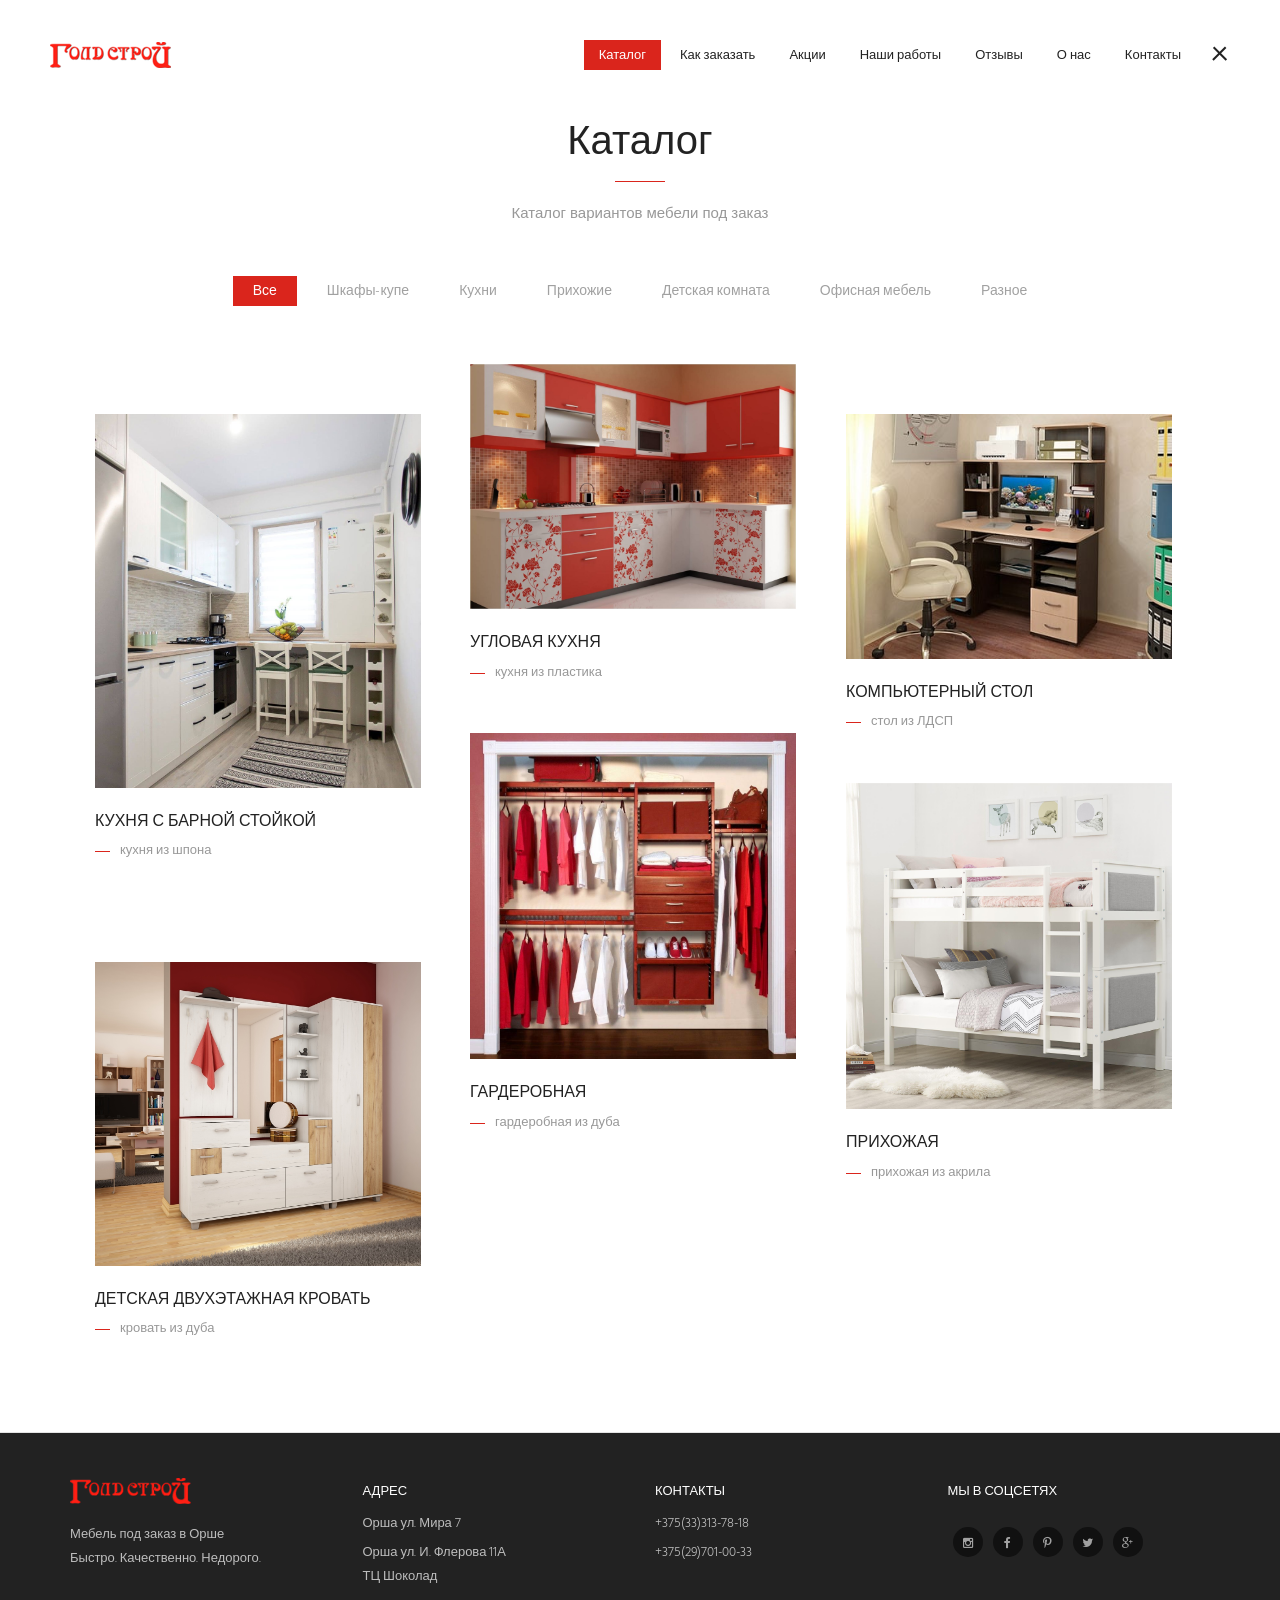
==== commit 8be9fbcd: "Add files via upload" ====
--- a/catalog.html
+++ b/catalog.html
@@ -12,7 +12,7 @@
     <link href="css/font-awesome.min.css" rel="stylesheet" type="text/css" />
     <link href="img/tab.png" rel="shortcut icon" />
     <link href="https://fonts.googleapis.com/css?family=Hind:300,500,600%7CTitillium+Web%7COswald:700" rel="stylesheet">
-    <title>Мебель под заказ в Орше | Голдстрой</title>
+    <title>Купить мебель в Орше | Голдстрой</title>
 </head>
 <body>
     <div class="is-mobile"></div>
@@ -149,8 +149,8 @@
                     <li data-filter=".category-2" data-name="Кухни">Кухни</li>
                     <li data-filter=".category-3" data-name="Прихожие">Прихожие</li>
                     <li data-filter=".category-4" data-name="Детская комната">Детская комната</li>
-                    <li data-filter=".category-3" data-name="Офисная мебель">Офисная мебель</li>
-                    <li data-filter=".category-4" data-name="Разное">Разное</li>
+                    <li data-filter=".category-5" data-name="Офисная мебель">Офисная мебель</li>
+                    <li data-filter=".category-6" data-name="Разное">Разное</li>
                 </ul>
             </div>
             <div class="empty-space h20-xs h50-sm"></div>
@@ -158,33 +158,33 @@
                 <div class="col-md-12">
                     <div class="grid">
                         <div class="grid-sizer"></div>
-                        <div class="grid-item category-3">
+                        <div class="grid-item category-1">
                             <a href="img/portfolio-1.jpg" class="lightbox"><img src="img/portfolio-1.jpg" alt=""></a>
                             <a class="h6" href="#">Кухня с барной стойкой</a>
                             <p>кухня из шпона</p>
                         </div>
-                        <div class="grid-item big category-1">
+                        <div class="grid-item big category-2">
                             <a href="img/portfolio-2.jpg" class="lightbox"><img src="img/portfolio-2.jpg" alt=""></a>
                             <a class="h6" href="#">Угловая кухня</a>
                             <p>кухня из пластика</p>
                         </div>
-                        <div class="grid-item category-4">
+                        <div class="grid-item category-3">
                             <a href="img/portfolio-3.jpg" class="lightbox"><img src="img/portfolio-3.jpg" alt=""></a>
                             <a class="h6" href="#">Компьютерный стол</a>
                             <p>стол из ЛДСП</p>
                         </div>
-                        <div class="grid-item big category-2">
+                        <div class="grid-item big category-4">
                             <a href="img/portfolio-4.jpg" class="lightbox"><img src="img/portfolio-4.jpg" alt=""></a>
                             <a class="h6" href="#">Гардеробная</a>
                             <p>гардеробная из дуба</p>
                         </div>
-                        <div class="grid-item big category-3">
-                            <a href="img/portfolio-5.jpg" class="lightbox"><img src="img/portfolio-6.jpg" alt=""></a>
+                        <div class="grid-item big category-5">
+                            <a href="img/portfolio-5.jpg" class="lightbox"><img src="img/portfolio-5.jpg" alt=""></a>
                             <a class="h6" href="#">Прихожая</a>
                             <p>прихожая из акрила</p>
                         </div>
-                        <div class="grid-item category-1">
-                            <a href="img/portfolio-6.jpg" class="lightbox"><img src="img/portfolio-5.jpg" alt=""></a>
+                        <div class="grid-item category-6">
+                            <a href="img/portfolio-6.jpg" class="lightbox"><img src="img/portfolio-6.jpg" alt=""></a>
                             <a class="h6" href="#">Детская двухэтажная кровать</a>
                             <p>кровать из дуба</p>
                         </div>
@@ -194,561 +194,6 @@
         </div>
         <!-- what-we-made-before -->
 
-<!--
-
-        <div class="clear"></div>
-        <div class="empty-space h40-xs h100-md"></div>
-        <div class="empty-space h20-xs"></div>
-
-        <!-- our-preference --><!--
-        <div class="container">
-            <div class="row text-center">
-                <div class="col-xs-12">
-                   <h2 class="h2">Our preference</h2> 
-                </div>
-                <div class="col-md-6 col-md-offset-3 col-sm-8 col-sm-offset-2 col-xs-12 col-xs-offset-0">
-                    <div class="empty-space h20-xs"></div>
-                    <p>Lorem ipsum dolor sit amet, consectetur adipiscing elit cras elementum id metus ac mauris and doing get velit</p>
-                </div>
-            </div>
-            <div class="empty-space h30-xs h60-md"></div>
-        </div>
-        <!-- swiper --><!--
-        <div class="swiper-style-1">
-            <div class="swiper-button-wrapper">
-                <div class="container">
-                    <div class="swiper-button-prev swiper-button square-style" data-pagination-rel="2"></div>
-                    <div class="swiper-button-next swiper-button square-style" data-pagination-rel="2"></div>
-                </div>
-            </div>
-            <div class="swiper-container" data-speed="1000" data-space="50" data-pagination-rel="2" data-breakpoints="1" data-slides-per-view="1" data-xs-slides="1" data-sm-slides="1" data-md-slides="1">
-                <div class="swiper-wrapper">
-                    <div class="swiper-slide">
-                        <div class="container">
-                            <div class="row flex">
-                                <div class="col-md-6 flex-order-2">
-                                    <div class="percent-img-wrapper style-2">
-                                        <div class="percent-img-inner">
-                                            <div class="percent-img-item-1">
-                                                <div class="percent-img-1"><span>1</span></div>
-                                            </div>
-                                            <div class="percent-img-item-2">
-                                                <div class="percent-img-2" style="background-image: url(img/img-7-1.jpg);"></div>
-                                            </div>
-                                        </div>
-                                    </div>
-                                </div>
-                                <div class="col-md-6 flex-order-1">
-                                    <div class="row">
-                                        <div class="col-md-11">
-                                            <div class="empty-space h50-xs h0-md"></div>
-                                            <div class="slide-number"><span>01</span> &#47; 03</div>
-                                            <div class="empty-space h5-xs"></div>
-                                            <article class="small-sm">
-                                                <a href="#"><h4 class="h4 hover-1">you can see all detail information</h4></a>
-                                                <div class="empty-space h20-xs"></div>
-                                                <p>Phasellus mattis magna vel augue gravida eleifend. Donec sit amet diam mollis, sodales lorem vel someorci. Proin nec mauris lectus vitae dictum urna bibendum hasellus elementum ex turpis something hendreritdiam enim</p>
-                                                <div class="empty-space h25-xs"></div>
-                                            </article>
-                                            <div class="detail-info small">
-                                                <div class="row">
-                                                    <div class="col-sm-3"><span>Item article&#58;</span></div>
-                                                    <div class="col-sm-9"><p>5682676</p></div>
-                                                </div>
-                                                <div class="row">
-                                                    <div class="col-sm-3"><span>Brand&#58;</span></div>
-                                                    <div class="col-sm-9"><p>Pion&#38;Rion</p></div>
-                                                </div>
-                                                <div class="row">
-                                                    <div class="col-sm-3"><span>Materials&#58;</span></div>
-                                                    <div class="col-sm-9"><p>Wood 86&#37;, Plastic11&#37;, Silk 3&#37;</p></div>
-                                                </div>
-                                                <div class="row">
-                                                    <div class="col-sm-3"><span>Color&#58;</span></div>
-                                                    <div class="col-sm-9"><p>Black</p></div>
-                                                </div>
-                                                <div class="row">
-                                                    <div class="col-sm-3"><span>Parametrs&#59;</span></div>
-                                                    <div class="col-sm-9"><p>230&#42;556&#42;36</p></div>
-                                                </div>
-                                            </div>
-                                        </div>
-                                    </div>
-                                </div>
-                            </div>
-                        </div>
-                    </div>
-                    <div class="swiper-slide">
-                        <div class="container">
-                            <div class="row flex">
-                                <div class="col-md-6 flex-order-2">
-                                    <div class="percent-img-wrapper style-2">
-                                        <div class="percent-img-inner">
-                                            <div class="percent-img-item-1">
-                                                <div class="percent-img-1"><span>2</span></div>
-                                            </div>
-                                            <div class="percent-img-item-2">
-                                                <div class="percent-img-2" style="background-image: url(img/img-7-2.jpg);"></div>
-                                            </div>
-                                        </div>
-                                    </div>
-                                </div>
-                                <div class="col-md-6 flex-order-1">
-                                    <div class="row">
-                                        <div class="col-md-11">
-                                            <div class="empty-space h50-xs h0-md"></div>
-                                            <div class="slide-number"><span>02</span> &#47; 03</div>
-                                            <div class="empty-space h5-xs"></div>
-                                            <article class="small-sm">
-                                                <a href="#"><h4 class="h4 hover-1">you can see all detail information</h4></a>
-                                                <div class="empty-space h20-xs"></div>
-                                                <p>Phasellus mattis magna vel augue gravida eleifend. Donec sit amet diam mollis, sodales lorem vel someorci. Proin nec mauris lectus vitae dictum urna bibendum hasellus elementum ex turpis something hendreritdiam enim</p>
-                                                <div class="empty-space h25-xs"></div>
-                                            </article>
-                                            <div class="detail-info small">
-                                                <div class="row">
-                                                    <div class="col-sm-3"><span>Item article&#58;</span></div>
-                                                    <div class="col-sm-9"><p>5682676</p></div>
-                                                </div>
-                                                <div class="row">
-                                                    <div class="col-sm-3"><span>Brand&#58;</span></div>
-                                                    <div class="col-sm-9"><p>Pion&#38;Rion</p></div>
-                                                </div>
-                                                <div class="row">
-                                                    <div class="col-sm-3"><span>Materials&#58;</span></div>
-                                                    <div class="col-sm-9"><p>Wood 86&#37;, Plastic11&#37;, Silk 3&#37;</p></div>
-                                                </div>
-                                                <div class="row">
-                                                    <div class="col-sm-3"><span>Color&#58;</span></div>
-                                                    <div class="col-sm-9"><p>Black</p></div>
-                                                </div>
-                                                <div class="row">
-                                                    <div class="col-sm-3"><span>Parametrs&#59;</span></div>
-                                                    <div class="col-sm-9"><p>230&#42;556&#42;36</p></div>
-                                                </div>
-                                            </div>
-                                        </div>
-                                    </div>
-                                </div>
-                            </div>
-                        </div>
-                    </div>
-                    <div class="swiper-slide">
-                        <div class="container">
-                            <div class="row flex">
-                                <div class="col-md-6 flex-order-2">
-                                    <div class="percent-img-wrapper style-2">
-                                        <div class="percent-img-inner">
-                                            <div class="percent-img-item-1">
-                                                <div class="percent-img-1"><span>3</span></div>
-                                            </div>
-                                            <div class="percent-img-item-2">
-                                                <div class="percent-img-2" style="background-image: url(img/img-7-3.jpg);"></div>
-                                            </div>
-                                        </div>
-                                    </div>
-                                </div>
-                                <div class="col-md-6 flex-order-1">
-                                    <div class="row">
-                                        <div class="col-md-11">
-                                            <div class="empty-space h50-xs h0-md"></div>
-                                            <div class="slide-number"><span>03</span> &#47; 03</div>
-                                            <div class="empty-space h5-xs"></div>
-                                            <article class="small-sm">
-                                                <a href="#"><h4 class="h4 hover-1">you can see all detail information</h4></a>
-                                                <div class="empty-space h20-xs"></div>
-                                                <p>Phasellus mattis magna vel augue gravida eleifend. Donec sit amet diam mollis, sodales lorem vel someorci. Proin nec mauris lectus vitae dictum urna bibendum hasellus elementum ex turpis something hendreritdiam enim</p>
-                                                <div class="empty-space h25-xs"></div>
-                                            </article>
-                                            <div class="detail-info small">
-                                                <div class="row">
-                                                    <div class="col-sm-3"><span>Item article&#58;</span></div>
-                                                    <div class="col-sm-9"><p>5682676</p></div>
-                                                </div>
-                                                <div class="row">
-                                                    <div class="col-sm-3"><span>Brand&#58;</span></div>
-                                                    <div class="col-sm-9"><p>Pion&#38;Rion</p></div>
-                                                </div>
-                                                <div class="row">
-                                                    <div class="col-sm-3"><span>Materials&#58;</span></div>
-                                                    <div class="col-sm-9"><p>Wood 86&#37;, Plastic11&#37;, Silk 3&#37;</p></div>
-                                                </div>
-                                                <div class="row">
-                                                    <div class="col-sm-3"><span>Color&#58;</span></div>
-                                                    <div class="col-sm-9"><p>Black</p></div>
-                                                </div>
-                                                <div class="row">
-                                                    <div class="col-sm-3"><span>Parametrs&#59;</span></div>
-                                                    <div class="col-sm-9"><p>230&#42;556&#42;36</p></div>
-                                                </div>
-                                            </div>
-                                        </div>
-                                    </div>
-                                </div>
-                            </div>
-                        </div>
-                    </div>
-                </div>
-                <div class="swiper-pagination swiper-pagination-black"></div>
-            </div>
-        </div>
-        <!-- our-preference --><!--
-
-        <div class="empty-space h45-xs h100-md"></div>
-        <div class="empty-space h10-xs"></div>
-
-        <!-- team --><!--
-        <div class="container">
-            <div class="row text-center">
-                <div class="col-xs-12">
-                   <h2 class="h2">Designers team</h2> 
-                </div>
-                <div class="col-md-6 col-md-offset-3 col-sm-8 col-sm-offset-2 col-xs-12 col-xs-offset-0">
-                    <div class="empty-space h20-xs"></div>
-                    <p>Lorem ipsum dolor sit amet, consectetur adipiscing elit cras elementum id metus acestyks velit volutpat posuere</p>
-                </div>
-            </div>
-            <div class="empty-space h30-xs h60-md"></div>
-            <div class="row">
-                <div class="col-md-4">
-                    <a href="#" class="team-img">
-                        <img src="img/team-1.png" alt="">
-                    </a>
-                    <div class="empty-space h20-xs"></div>
-                    <div class="article text-center">
-                        <a href="#" class="h6 hover-1">ELISABET MENSON</a>
-                        <p>designer</p>
-                    </div>
-                    <div class="clear"></div>
-                </div>
-                <div class="empty-space h20-xs h0-md"></div>
-                <div class="col-md-4">
-                    <a href="#" class="team-img">
-                        <img src="img/team-2.png" alt="">
-                    </a>
-                    <div class="empty-space h20-xs"></div>
-                    <div class="article text-center">
-                        <a href="#" class="h6 hover-1">ELISABET MENSON</a>
-                        <p>designer</p>
-                    </div>
-                    <div class="clear"></div>
-                </div>
-                <div class="empty-space h20-xs h0-md"></div>
-                <div class="col-md-4">
-                    <a href="#" class="team-img">
-                        <img src="img/team-3.png" alt="">
-                    </a>
-                    <div class="empty-space h20-xs"></div>
-                    <div class="article text-center">
-                        <a href="#" class="h6 hover-1">ELISABET MENSON</a>
-                        <p>designer</p>
-                    </div>
-                    <div class="clear"></div>
-                </div>
-            </div>
-        </div>
-        <!-- team --><!--
-
-        <div class="empty-space h45-xs h100-md"></div>
-        <div class="empty-space h10-xs"></div>
-
-        <!-- 3D excursion --><!--
-        <div class="container">
-            <div class="row text-center">
-                <div class="col-xs-12">
-                   <h2 class="h2">Would you like to try 3D excursion</h2> 
-                </div>
-                <div class="col-md-6 col-md-offset-3 col-sm-8 col-sm-offset-2 col-xs-12 col-xs-offset-0">
-                    <div class="empty-space h20-xs"></div>
-                    <p>Lorem ipsum dolor amet, consectetur adipiscing elit elemen tum iesded metus ac tempus mauris something volutpat</p>
-                </div>
-            </div>
-            <div class="empty-space h30-xs h60-md"></div>
-            <div class="excursion">
-                <div class="row">
-                    <div class="col-md-8">
-                        <div class="excursion-video">
-                            <img src="img/img-8.jpg" alt="">
-                            <div class="btn-play open-video" data-src="https://www.youtube.com/embed/kQT2y3UiosQ?autoplay=1&amp;loop=1&amp;modestbranding=1&amp;rel=0&amp;showinfo=0&amp;color=white&amp;theme=light&amp;wmode=transparent">
-                                <i class="fa fa-play fa-2x" aria-hidden="true"></i>
-                            </div>
-                        </div>
-                    </div>
-                    <div class="col-md-4">
-                        <div class="swiper-style-1">
-                            <div class="swiper-container" data-speed="1000" data-space="30" data-breakpoints="1" data-slides-per-view="1" data-xs-slides="1" data-sm-slides="1" data-md-slides="1">
-                                <div class="swiper-wrapper">
-                                    <div class="swiper-slide">
-                                        <div class="excursion-preview active" data-img="img/img-8.jpg" data-video-link="https://www.youtube.com/embed/kQT2y3UiosQ?autoplay=1&amp;loop=1&amp;modestbranding=1&amp;rel=0&amp;showinfo=0&amp;color=white&amp;theme=light&amp;wmode=transparent">
-                                            <div class="row flex">
-                                                <div class="col-md-6 col-sm-6 col-xs-6">
-                                                    <img src="img/img-8-sm.jpg" alt="">
-                                                </div>
-                                                <div class="col-md-6 col-sm-6 col-xs-6">
-                                                    <h6 class="h6 hover-1 title">STUDIO PHOTO  WITH OPEN SPACE</h6>
-                                                    <div class="empty-space h15-xs"></div>
-                                                    <p>hall room</p>
-                                                </div>
-                                            </div>
-                                        </div>
-                                        <div class="empty-space h30-xs"></div>
-                                        <div class="excursion-preview" data-img="img/img-9.jpg" data-video-link="https://www.youtube.com/embed/vlDzYIIOYmM?autoplay=1&amp;loop=1&amp;modestbranding=1&amp;rel=0&amp;showinfo=0&amp;color=white&amp;theme=light&amp;wmode=transparent">
-                                            <div class="row flex">
-                                                <div class="col-md-6 col-sm-6 col-xs-6">
-                                                    <img src="img/img-9-sm.jpg" alt="">
-                                                </div>
-                                                <div class="col-md-6 col-sm-6 col-xs-6">
-                                                    <h6 class="h6 hover-1 title">NAM MAGNA FELIS IACULIS SIT</h6>
-                                                    <div class="empty-space h15-xs"></div>
-                                                    <p>hall room</p>
-                                                </div>
-                                            </div>
-                                        </div>
-                                        <div class="empty-space h30-xs"></div>
-                                        <div class="excursion-preview" data-img="img/img-10.jpg" data-video-link="https://www.youtube.com/embed/A3PDXmYoF5U?autoplay=1&amp;loop=1&amp;modestbranding=1&amp;rel=0&amp;showinfo=0&amp;color=white&amp;theme=light&amp;wmode=transparent">
-                                            <div class="row flex">
-                                                <div class="col-md-6 col-sm-6 col-xs-6">
-                                                    <img src="img/img-10-sm.jpg" alt="">
-                                                </div>
-                                                <div class="col-md-6 col-sm-6 col-xs-6">
-                                                    <h6 class="h6 hover-1 title">AENEAN VITAE SAPIEN AT RISUS LAOREET</h6>
-                                                    <div class="empty-space h15-xs"></div>
-                                                    <p>hall room</p>
-                                                </div>
-                                            </div>
-                                        </div>
-                                    </div>
-                                    <div class="swiper-slide">
-                                        <div class="excursion-preview active" data-img="img/img-8.jpg" data-video-link="https://www.youtube.com/embed/kQT2y3UiosQ?autoplay=1&amp;loop=1&amp;modestbranding=1&amp;rel=0&amp;showinfo=0&amp;color=white&amp;theme=light&amp;wmode=transparent">
-                                            <div class="row flex">
-                                                <div class="col-md-6 col-sm-6 col-xs-6">
-                                                    <img src="img/img-8-sm.jpg" alt="">
-                                                </div>
-                                                <div class="col-md-6 col-sm-6 col-xs-6">
-                                                    <h6 class="h6 hover-1 title">STUDIO PHOTO  WITH OPEN SPACE</h6>
-                                                    <div class="empty-space h15-xs"></div>
-                                                    <p>hall room</p>
-                                                </div>
-                                            </div>
-                                        </div>
-                                        <div class="empty-space h30-xs"></div>
-                                        <div class="excursion-preview" data-img="img/img-9.jpg" data-video-link="https://www.youtube.com/embed/vlDzYIIOYmM?autoplay=1&amp;loop=1&amp;modestbranding=1&amp;rel=0&amp;showinfo=0&amp;color=white&amp;theme=light&amp;wmode=transparent">
-                                            <div class="row flex">
-                                                <div class="col-md-6 col-sm-6 col-xs-6">
-                                                    <img src="img/img-9-sm.jpg" alt="">
-                                                </div>
-                                                <div class="col-md-6 col-sm-6 col-xs-6">
-                                                    <h6 class="h6 hover-1 title">NAM MAGNA FELIS IACULIS SIT</h6>
-                                                    <div class="empty-space h15-xs"></div>
-                                                    <p>hall room</p>
-                                                </div>
-                                            </div>
-                                        </div>
-                                        <div class="empty-space h30-xs"></div>
-                                        <div class="excursion-preview" data-img="img/img-10.jpg" data-video-link="https://www.youtube.com/embed/A3PDXmYoF5U?autoplay=1&amp;loop=1&amp;modestbranding=1&amp;rel=0&amp;showinfo=0&amp;color=white&amp;theme=light&amp;wmode=transparent">
-                                            <div class="row flex">
-                                                <div class="col-md-6 col-sm-6 col-xs-6">
-                                                    <img src="img/img-10-sm.jpg" alt="">
-                                                </div>
-                                                <div class="col-md-6 col-sm-6 col-xs-6">
-                                                    <h6 class="h6 hover-1 title">AENEAN VITAE SAPIEN AT RISUS LAOREET</h6>
-                                                    <div class="empty-space h15-xs"></div>
-                                                    <p>hall room</p>
-                                                </div>
-                                            </div>
-                                        </div>
-                                    </div>
-                                    <div class="swiper-slide">
-                                        <div class="excursion-preview active" data-img="img/img-8.jpg" data-video-link="https://www.youtube.com/embed/kQT2y3UiosQ?autoplay=1&amp;loop=1&amp;modestbranding=1&amp;rel=0&amp;showinfo=0&amp;color=white&amp;theme=light&amp;wmode=transparent">
-                                            <div class="row flex">
-                                                <div class="col-md-6 col-sm-6 col-xs-6">
-                                                    <img src="img/img-8-sm.jpg" alt="">
-                                                </div>
-                                                <div class="col-md-6 col-sm-6 col-xs-6">
-                                                    <h6 class="h6 hover-1 title">STUDIO PHOTO  WITH OPEN SPACE</h6>
-                                                    <div class="empty-space h15-xs"></div>
-                                                    <p>hall room</p>
-                                                </div>
-                                            </div>
-                                        </div>
-                                        <div class="empty-space h30-xs"></div>
-                                        <div class="excursion-preview" data-img="img/img-9.jpg" data-video-link="https://www.youtube.com/embed/vlDzYIIOYmM?autoplay=1&amp;loop=1&amp;modestbranding=1&amp;rel=0&amp;showinfo=0&amp;color=white&amp;theme=light&amp;wmode=transparent">
-                                            <div class="row flex">
-                                                <div class="col-md-6 col-sm-6 col-xs-6">
-                                                    <img src="img/img-9-sm.jpg" alt="">
-                                                </div>
-                                                <div class="col-md-6 col-sm-6 col-xs-6">
-                                                    <h6 class="h6 hover-1 title">NAM MAGNA FELIS IACULIS SIT</h6>
-                                                    <div class="empty-space h15-xs"></div>
-                                                    <p>hall room</p>
-                                                </div>
-                                            </div>
-                                        </div>
-                                        <div class="empty-space h30-xs"></div>
-                                        <div class="excursion-preview" data-img="img/img-10.jpg" data-video-link="https://www.youtube.com/embed/A3PDXmYoF5U?autoplay=1&amp;loop=1&amp;modestbranding=1&amp;rel=0&amp;showinfo=0&amp;color=white&amp;theme=light&amp;wmode=transparent">
-                                            <div class="row flex">
-                                                <div class="col-md-6 col-sm-6 col-xs-6">
-                                                    <img src="img/img-10-sm.jpg" alt="">
-                                                </div>
-                                                <div class="col-md-6 col-sm-6 col-xs-6">
-                                                    <h6 class="h6 hover-1 title">AENEAN VITAE SAPIEN AT RISUS LAOREET</h6>
-                                                    <div class="empty-space h15-xs"></div>
-                                                    <p>hall room</p>
-                                                </div>
-                                            </div>
-                                        </div>
-                                    </div>
-                                </div>
-                                <div class="swiper-pagination swiper-pagination-black"></div>
-                            </div>
-                        </div>
-                    </div>
-                </div>
-            </div>
-        </div>
-        <!-- 3D excursion --><!--
-
-        <div class="empty-space h45-xs h100-md"></div>
-        <div class="empty-space h20-xs"></div>
-
-        <!-- design-items --><!--
-        <div class="container-fluid nopadding block">
-            <div class="clip">
-                <div class="bg fix" style="background-image: url(img/img-11.jpg);">
-                    <div class="bg-layer-6"></div>
-                </div>
-            </div>
-            <div class="empty-space h40-xs h100-md"></div>
-            <div class="empty-space h20-xs"></div>
-
-            <div class="container">
-                <div class="row text-center">
-                    <div class="col-xs-12">
-                       <h2 class="h2 white">Design items</h2> 
-                    </div>
-                    <div class="col-md-6 col-md-offset-3 col-sm-8 col-sm-offset-2 col-xs-12 col-xs-offset-0 white-70">
-                        <div class="empty-space h20-xs"></div>
-                        <p>Lorem ipsum dolor sit amet, consectetur adipiscing elit cras elementum id metus acestyks velit volutpat posuere</p>
-                    </div>
-                </div>
-            </div>
-            <div class="empty-space h35-xs h70-md"></div>
-            <div class="container-fluid nopadding">
-                <div class="swiper-style-2">
-                    <div class="swiper-container" data-speed="1000" data-space="0" data-breakpoints="1" data-slides-per-view="4" data-xs-slides="1" data-sm-slides="2" data-md-slides="3">
-                        <div class="swiper-wrapper">
-                            <div class="swiper-slide">
-                                <div class="design-item text-center">
-                                    <article>
-                                        <a href="#"><h6 class="h6 hover-1">CHAIR WITH OPEN SPACE</h6></a>
-                                        <div class="empty-space h5-xs"></div>
-                                        <p>cursus augue tempus consequat mollis</p>
-                                        <div class="empty-space h20-xs"></div>
-                                        <span class="price">&#36;286<sup>00</sup></span>
-                                        <div class="empty-space h30-xs"></div>
-                                        <a class="img-hover-2" href="#"><img src="img/item-1.png" alt=""></a>
-                                        <div class="empty-space h35-xs"></div>
-                                        <div class="btn-wrap"><a href="#" class="btn-2"><span>read more</span></a></div>
-                                    </article>
-                                </div>
-                            </div>
-                            <div class="swiper-slide">
-                                <div class="design-item text-center">
-                                    <article>
-                                        <a href="#"><h6 class="h6 hover-1">CHAIR WITH OPEN SPACE</h6></a>
-                                        <div class="empty-space h5-xs"></div>
-                                        <p>cursus augue tempus consequat mollis</p>
-                                        <div class="empty-space h20-xs"></div>
-                                        <span class="price">&#36;286<sup>00</sup></span>
-                                        <div class="empty-space h30-xs"></div>
-                                        <a class="img-hover-2" href="#"><img src="img/item-2.png" alt=""></a>
-                                        <div class="empty-space h35-xs"></div>
-                                        <div class="btn-wrap"><a href="#" class="btn-2"><span>read more</span></a></div>
-                                    </article>
-                                </div>
-                            </div>
-                            <div class="swiper-slide">
-                                <div class="design-item text-center">
-                                    <article>
-                                        <a href="#"><h6 class="h6 hover-1">CHAIR WITH OPEN SPACE</h6></a>
-                                        <div class="empty-space h5-xs"></div>
-                                        <p>cursus augue tempus consequat mollis</p>
-                                        <div class="empty-space h20-xs"></div>
-                                        <span class="price">&#36;286<sup>00</sup></span>
-                                        <div class="empty-space h30-xs"></div>
-                                        <a class="img-hover-2" href="#"><img src="img/item-3.png" alt=""></a>
-                                        <div class="empty-space h35-xs"></div>
-                                        <div class="btn-wrap"><a href="#" class="btn-2"><span>read more</span></a></div>
-                                    </article>
-                                </div>
-                            </div>
-                            <div class="swiper-slide">
-                                <div class="design-item text-center">
-                                    <article>
-                                        <a href="#"><h6 class="h6 hover-1">CHAIR WITH OPEN SPACE</h6></a>
-                                        <div class="empty-space h5-xs"></div>
-                                        <p>cursus augue tempus consequat mollis</p>
-                                        <div class="empty-space h20-xs"></div>
-                                        <span class="price">&#36;286<sup>00</sup></span>
-                                        <div class="empty-space h30-xs"></div>
-                                        <a class="img-hover-2" href="#"><img src="img/item-4.png" alt=""></a>
-                                        <div class="empty-space h35-xs"></div>
-                                        <div class="btn-wrap"><a href="#" class="btn-2"><span>read more</span></a></div>
-                                    </article>
-                                </div>
-                            </div>
-                        </div>
-                    </div>
-                </div>
-            </div>
-            <div class="clear"></div>
-            <div class="empty-space h30-xs h60-md"></div>
-            <div class="container-fluid text-center">
-                <div class="btn-wrap"><a href="#" class="btn-1"><span>view all products</span></a></div>
-            </div>
-            <div class="empty-space h40-xs h100-md"></div>
-            <div class="empty-space h20-xs"></div>
-        </div>
-        <!-- design-items -->
-        <!--
-
-        <div class="empty-space h40-xs h100-md"></div>
-        <div class="empty-space h20-xs"></div>
-
-        <!-- instagram --><!--
-        <div class="swiper-instagram">
-            <div class="swiper-container" data-speed="1000" data-space="10" data-breakpoints="1" data-slides-per-view="6" data-xs-slides="4" data-sm-slides="6" data-md-slides="6">
-                <div class="swiper-wrapper">
-                    <div class="swiper-slide">
-                        <a class="img-hover-2" href="#"><img src="img/instagram-1.jpg" alt=""></a>
-                    </div>
-                    <div class="swiper-slide">
-                        <a class="img-hover-2" href="#"><img src="img/instagram-2.jpg" alt=""></a>
-                    </div>
-                    <div class="swiper-slide">
-                        <a class="img-hover-2" href="#"><img src="img/instagram-3.jpg" alt=""></a>
-                    </div>
-                    <div class="swiper-slide">
-                        <a class="img-hover-2" href="#"><img src="img/instagram-4.jpg" alt=""></a>
-                    </div>
-                    <div class="swiper-slide">
-                        <a class="img-hover-2" href="#"><img src="img/instagram-5.jpg" alt=""></a>
-                    </div>
-                    <div class="swiper-slide">
-                        <a class="img-hover-2" href="#"><img src="img/instagram-6.jpg" alt=""></a>
-                    </div>
-                    <div class="swiper-slide">
-                        <a class="img-hover-2" href="#"><img src="img/instagram-1.jpg" alt=""></a>
-                    </div>
-                    <div class="swiper-slide">
-                        <a class="img-hover-2" href="#"><img src="img/instagram-2.jpg" alt=""></a>
-                    </div>
-                </div>
-            </div>
-        </div>
-        <!-- instagram -->
-
-        
         <div class="empty-space h40-xs"></div>
 
         <!-- footer -->
@@ -1041,4 +486,4 @@
     <script src="js/global.js"></script>
 
 </body>
-</html>+</html>
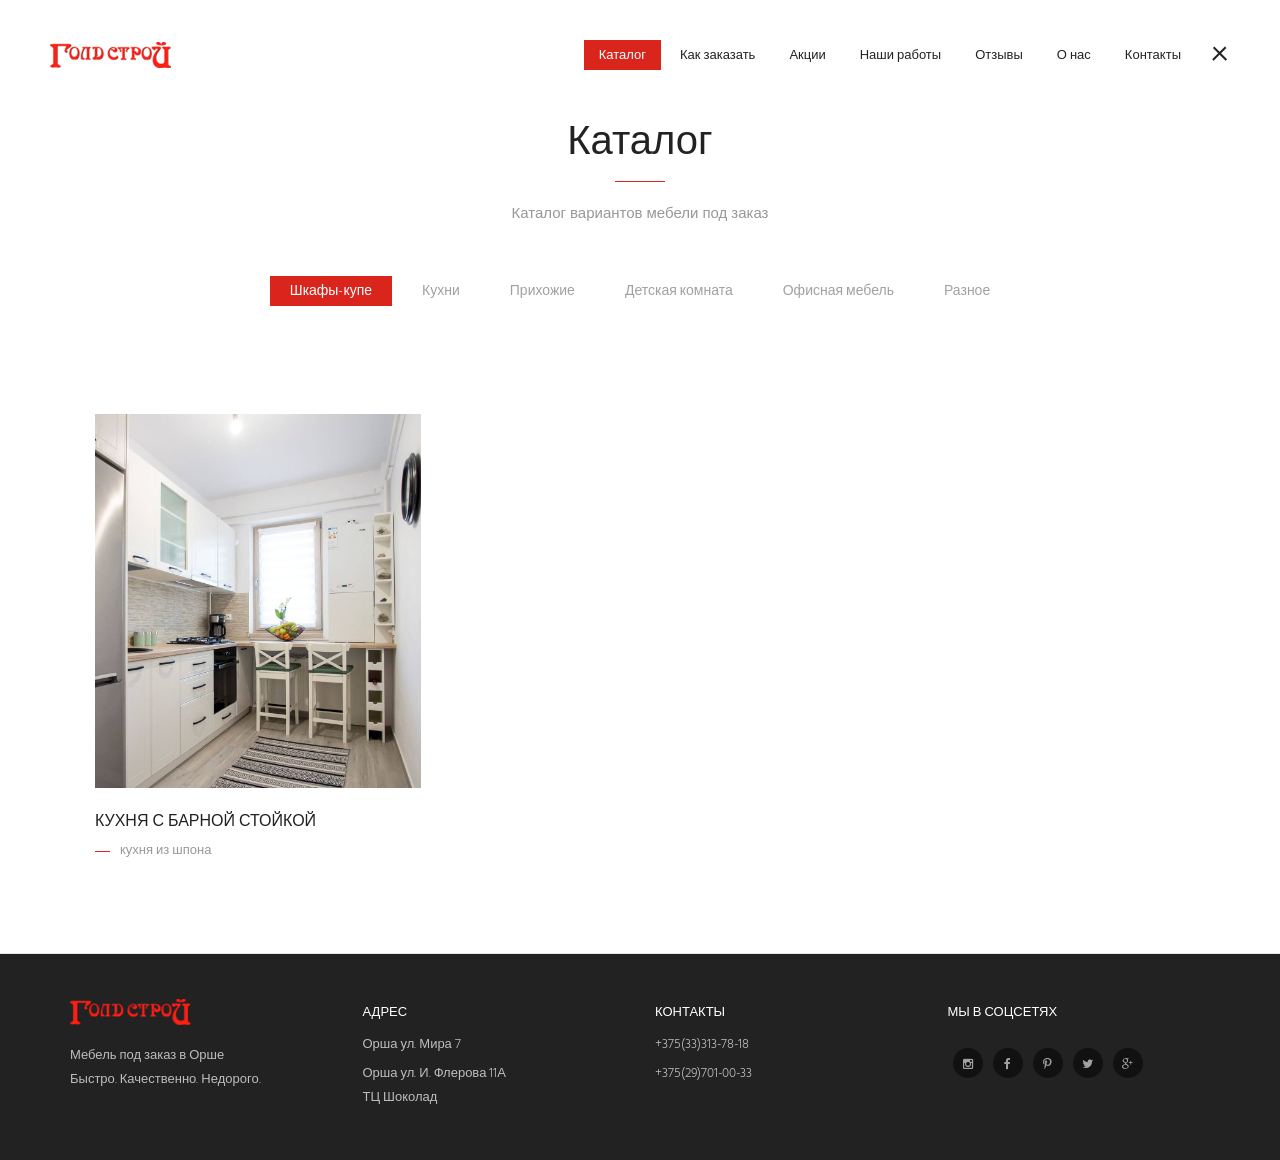
==== commit 7c42cb0b: "Update catalog.html" ====
--- a/catalog.html
+++ b/catalog.html
@@ -138,14 +138,13 @@
             <div class="sorting-menu">
                 <div class="button-drop">
                    <a href="#">
-                        <span>Все</span>
+                        <span>Шкафы-купе</span>
                         <i class="fa fa-angle-down" aria-hidden="true"></i>
                         <i class="fa fa-angle-up" aria-hidden="true"></i>
                     </a> 
                 </div>
                 <ul>
-                    <li data-filter="*" class="active" data-name="Все">Все</li>
-                    <li data-filter=".category-1" data-name="Шкафы-купе">Шкафы-купе</li>
+                    <li data-filter=".category-1" class="active" data-name="Шкафы-купе">Шкафы-купе</li>
                     <li data-filter=".category-2" data-name="Кухни">Кухни</li>
                     <li data-filter=".category-3" data-name="Прихожие">Прихожие</li>
                     <li data-filter=".category-4" data-name="Детская комната">Детская комната</li>
